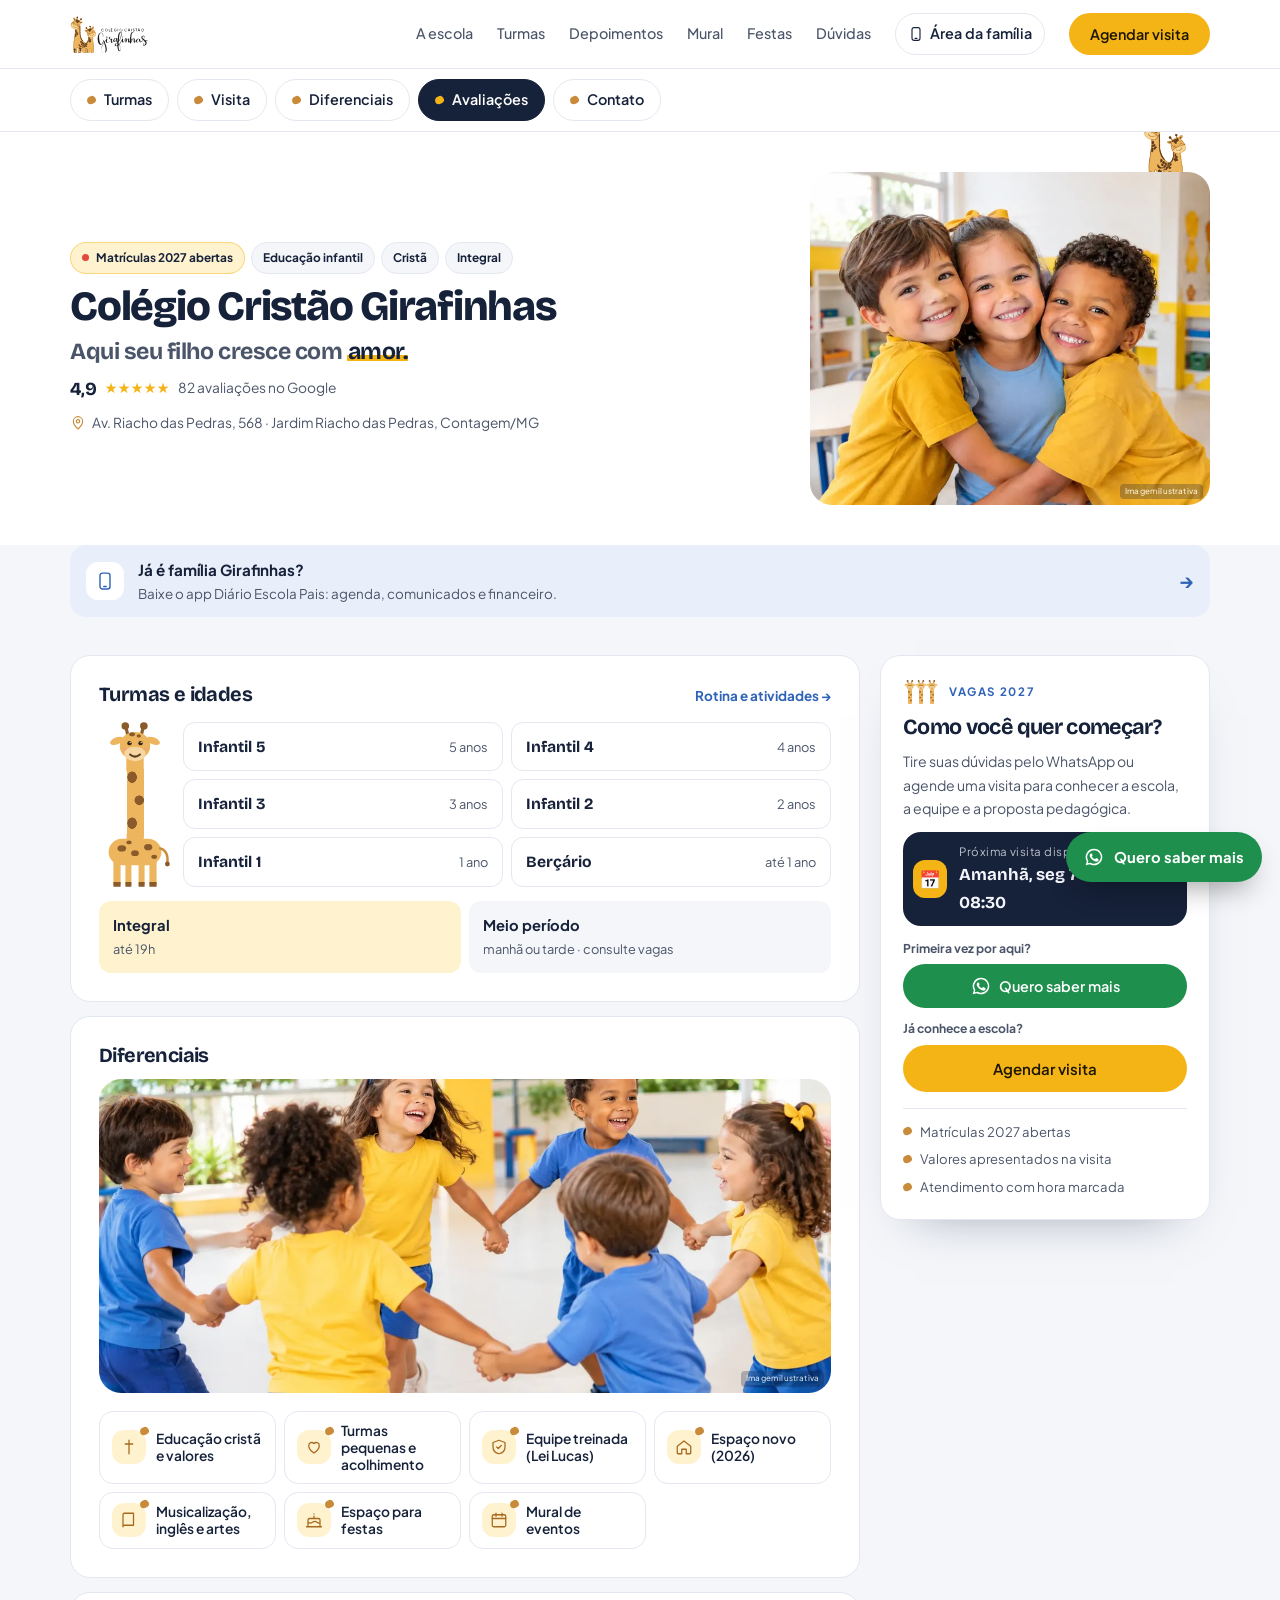
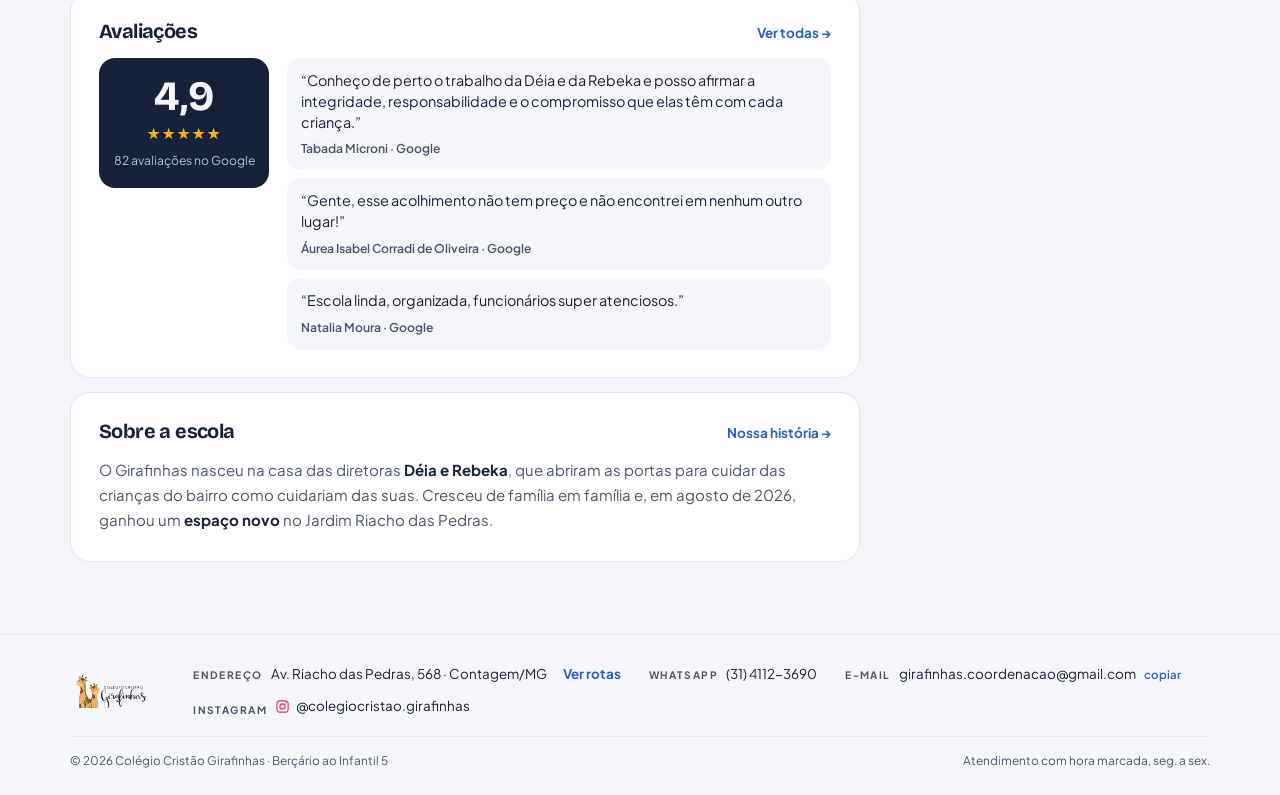
==== index.html @ aa0d3aa1 "Atalhos logo abaixo do menu, fixos no topo Co-Authored-By: Claude Opus 5.5 <noreply@anthropic.com> C" ====
<!doctype html>
<html lang="pt-BR">
<head>
<meta charset="utf-8">
<meta name="viewport" content="width=device-width,initial-scale=1,viewport-fit=cover">
<title>Colégio Cristão Girafinhas | Educação Infantil em Contagem</title>
<meta name="description" content="Educação infantil cristã em Contagem, MG. Berçário ao Infantil 5 em período integral, no novo espaço do Jardim Riacho das Pedras. Matrículas 2027 abertas: agende sua visita.">
<meta property="og:title" content="Colégio Cristão Girafinhas">
<meta property="og:description" content="Educação infantil com amor e propósito. Berçário ao Infantil 5, integral, em Contagem. Matrículas 2027 abertas.">
<meta property="og:type" content="website">
<meta property="og:image" content="img/logo.svg">
<link rel="icon" href="img/logo.svg" type="image/svg+xml">
<script type="application/ld+json">{"@context":"https://schema.org","@type":"Preschool","name":"Colégio Cristão Girafinhas","telephone":"+55 31 4112-3690","email":"girafinhas.coordenacao@gmail.com","address":{"@type":"PostalAddress","streetAddress":"Av. Riacho das Pedras, 568","addressLocality":"Contagem","addressRegion":"MG","postalCode":"32241-320","addressCountry":"BR"},"sameAs":["https://www.instagram.com/colegiocristao.girafinhas/"]}</script>
<link rel="preconnect" href="https://fonts.googleapis.com">
<link rel="preconnect" href="https://fonts.gstatic.com" crossorigin>
<link rel="stylesheet" href="https://fonts.googleapis.com/css2?family=Bricolage+Grotesque:opsz,wght@12..96,500;12..96,600;12..96,700;12..96,800&family=Plus+Jakarta+Sans:wght@400;500;600;700&display=swap">
<link rel="stylesheet" href="styles.css?v=26">
</head>
<body id="inicio" class="has-sub inner home-fx">
<div class="announce"><div class="wrap">
  <span><b>Matrículas 2027 abertas.</b> <a href="visita.html">Agende sua visita</a></span>
  <span class="util"><a class="util-app" href="pais.html">App da família</a><a href="https://wa.me/553141123690?text=Ol%C3%A1!" target="_blank" rel="noopener">WhatsApp (31) 4112-3690</a><span>girafinhas.coordenacao@gmail.com</span><a class="util-ig" href="https://www.instagram.com/colegiocristao.girafinhas/" target="_blank" rel="noopener"><svg class="ig-ico" viewBox="0 0 24 24" fill="none" stroke="currentColor" stroke-width="1.8" aria-hidden="true"><rect x="3" y="3" width="18" height="18" rx="5"/><circle cx="12" cy="12" r="4.2"/><circle cx="17.4" cy="6.6" r="1.1" fill="currentColor" stroke="none"/></svg>Instagram</a></span>
</div></div>

<header class="top">
  <div class="wrap">
    <a class="brand" href="index.html" aria-label="Colégio Cristão Girafinhas, início">
      <img src="img/logo.svg" alt="Colégio Cristão Girafinhas" width="106" height="50">
    </a>
    <button class="menu-btn" id="menuBtn" aria-expanded="false" aria-controls="nav">Menu</button>
    <nav class="links" id="nav">
      <a href="escola.html">A escola</a>
      <a href="turmas.html">Turmas</a>
      <a href="depoimentos.html">Depoimentos</a>
      <a href="mural.html">Mural</a>
      <a href="festas.html">Festas</a>
      <a href="duvidas.html">Dúvidas</a>
      <a class="fam-link" href="pais.html"><svg viewBox="0 0 24 24" fill="none" stroke="currentColor" stroke-width="1.7" stroke-linecap="round" stroke-linejoin="round" aria-hidden="true"><rect x="6" y="2.5" width="12" height="19" rx="3"/><path d="M10.5 18.5h3"/></svg>Área da família</a>
      <a class="btn btn-primary" href="visita.html">Agendar visita</a>
    </nav>
  </div>
</header>
<nav class="subnav fx-nav" aria-label="Nesta página"><div class="wrap"><a href="#segmentos" data-l="Turmas">Turmas</a><a href="#agendar" data-l="Visita">Visita</a><a href="#diferenciais" data-l="Diferenciais">Diferenciais</a><a href="#avaliacoes" data-l="Avaliações">Avaliações</a><a href="#contato" data-l="Contato">Contato</a></div></nav>

<svg width="0" height="0" style="position:absolute" aria-hidden="true" focusable="false"><defs>
<symbol id="gira" viewBox="0 0 28 48">
  <path d="M10.5 6.2 9.4 1.6M17.2 6.2l1.2-4.6" stroke="#8b5a2b" stroke-width="1.6" stroke-linecap="round" fill="none"/>
  <circle cx="9.2" cy="1.8" r="1.8" fill="#8b5a2b"/><circle cx="18.6" cy="1.8" r="1.8" fill="#8b5a2b"/>
  <ellipse cx="6" cy="9.4" rx="3.2" ry="1.7" transform="rotate(-20 6 9.4)" fill="#edb65e"/>
  <ellipse cx="22" cy="9.4" rx="3.2" ry="1.7" transform="rotate(20 22 9.4)" fill="#edb65e"/>
  <path d="M10 18h8v28a2 2 0 0 1-2 2h-4a2 2 0 0 1-2-2z" fill="#edb65e"/>
  <ellipse cx="14" cy="12" rx="7.2" ry="6.6" fill="#edb65e"/>
  <ellipse cx="14" cy="15.6" rx="5" ry="3.4" fill="#f6d7a4"/>
  <path d="M11 11.2q1 .9 2 0M15 11.2q1 .9 2 0" stroke="#5b3a1e" stroke-width="1" fill="none" stroke-linecap="round"/>
  <path d="M12.4 16.2q1.6 1.2 3.2 0" stroke="#5b3a1e" stroke-width=".9" fill="none" stroke-linecap="round"/>
  <ellipse cx="12" cy="24" rx="1.5" ry="1.9" fill="#8b5a2b"/><ellipse cx="16" cy="29.5" rx="1.4" ry="1.8" fill="#8b5a2b"/>
  <ellipse cx="12.2" cy="35" rx="1.5" ry="1.7" fill="#8b5a2b"/><ellipse cx="15.8" cy="41" rx="1.4" ry="1.8" fill="#8b5a2b"/>
</symbol>
<symbol id="gira-head" viewBox="0 0 28 22">
  <path d="M10.5 6.2 9.4 1.6M17.2 6.2l1.2-4.6" stroke="#8b5a2b" stroke-width="1.6" stroke-linecap="round" fill="none"/>
  <circle cx="9.2" cy="1.8" r="1.8" fill="#8b5a2b"/><circle cx="18.6" cy="1.8" r="1.8" fill="#8b5a2b"/>
  <ellipse cx="6" cy="9.4" rx="3.2" ry="1.7" transform="rotate(-20 6 9.4)" fill="#edb65e"/>
  <ellipse cx="22" cy="9.4" rx="3.2" ry="1.7" transform="rotate(20 22 9.4)" fill="#edb65e"/>
  <path d="M10 17h8v5h-8z" fill="#edb65e"/>
  <ellipse cx="14" cy="12" rx="7.2" ry="6.6" fill="#edb65e"/>
  <ellipse cx="14" cy="15.6" rx="5" ry="3.4" fill="#f6d7a4"/>
  <path d="M11 11.2q1 .9 2 0M15 11.2q1 .9 2 0" stroke="#5b3a1e" stroke-width="1" fill="none" stroke-linecap="round"/>
  <path d="M12.4 16.2q1.6 1.2 3.2 0" stroke="#5b3a1e" stroke-width=".9" fill="none" stroke-linecap="round"/>
</symbol></defs></svg>
<main>
  <section class="fx-head" id="inicio-ficha">
    <div class="wrap">
      <div class="fx-id">
        <div class="fx-title">
          <div class="fx-tags"><span class="tag tag-live"><span class="dot" aria-hidden="true"></span>Matrículas 2027 abertas</span><span class="tag">Educação infantil</span><span class="tag">Cristã</span><span class="tag">Integral</span></div>
          <h1>Colégio Cristão Girafinhas</h1>
          <p class="fx-slogan">Aqui seu filho cresce com <span class="rot" aria-label="amor"><span class="rot-track" aria-hidden="true"><em>amor.</em><em>fé.</em><em>cuidado.</em><em>alegria.</em><em>amor.</em></span></span></p>
          <div class="fx-meta">
            <a class="fx-rate" href="depoimentos.html"><b>4,9</b><span class="stars" aria-hidden="true">★★★★★</span><span>82 avaliações no Google</span></a>
            <a class="fx-addr" href="https://www.google.com/maps/search/?api=1&query=Av.%20Riacho%20das%20Pedras%2C%20568%20-%20Jardim%20Riacho%20das%20Pedras%2C%20Contagem%20-%20MG%2C%2032241-320" target="_blank" rel="noopener"><svg viewBox="0 0 24 24" fill="none" stroke="currentColor" stroke-width="1.7" stroke-linecap="round" stroke-linejoin="round" aria-hidden="true"><path d="M12 21s-7-6.2-7-11.5A7 7 0 0 1 19 9.5C19 14.8 12 21 12 21z"/><circle cx="12" cy="9.5" r="2.5"/></svg>Av. Riacho das Pedras, 568 · Jardim Riacho das Pedras, Contagem/MG</a>
          </div>
        </div>
      </div>
      <figure class="fx-photo"><img class="perch" src="img/girafas.svg" alt="" aria-hidden="true" width="70" height="109"><img src="img/sorrindo.webp" srcset="img/sorrindo-sm.webp 700w, img/sorrindo.webp 1400w" sizes="(max-width:600px) 100vw, 420px" alt="Três crianças abraçadas sorrindo numa sala de aula clara" decoding="async"><figcaption>Imagem ilustrativa</figcaption></figure>
    </div>
  </section>

  <div class="wrap app-strip-wrap"><a class="app-strip" href="pais.html"><span class="aps-ico"><svg viewBox="0 0 24 24" fill="none" stroke="currentColor" stroke-width="1.7" stroke-linecap="round" stroke-linejoin="round" aria-hidden="true"><rect x="6" y="2.5" width="12" height="19" rx="3"/><path d="M10.5 18.5h3"/></svg></span><span class="aps-txt"><b>Já é família Girafinhas?</b><span>Baixe o app Diário Escola Pais: agenda, comunicados e financeiro.</span></span><span class="aps-go" aria-hidden="true">→</span></a></div>


  <div class="wrap fx-body">
    <div class="fx-main">

      <section class="fx-card" id="segmentos">
        <div class="fx-card-head"><h2>Turmas e idades</h2><a class="fx-more" href="turmas.html">Rotina e atividades <span aria-hidden="true">→</span></a></div>
        <div class="fx-ruler">
          <div class="tallg" aria-hidden="true">
            <svg class="tg-head" viewBox="0 0 40 34"><path d="M15 9 13.6 2.6M24.4 9l1.4-6.4" stroke="#8b5a2b" stroke-width="2.2" stroke-linecap="round" fill="none"/><circle cx="13.3" cy="2.8" r="2.6" fill="#8b5a2b"/><circle cx="26.1" cy="2.8" r="2.6" fill="#8b5a2b"/><ellipse cx="7.5" cy="13" rx="5" ry="2.4" transform="rotate(-22 7.5 13)" fill="#edb65e"/><ellipse cx="32.5" cy="13" rx="5" ry="2.4" transform="rotate(22 32.5 13)" fill="#edb65e"/><path d="M14 24h12v10H14z" fill="#edb65e"/><ellipse cx="20" cy="16.5" rx="10.5" ry="9.6" fill="#edb65e"/><ellipse cx="20" cy="22" rx="7.4" ry="5" fill="#f6d7a4"/><circle cx="16.2" cy="14.6" r="1.5" fill="#3a2410"/><circle cx="23.8" cy="14.6" r="1.5" fill="#3a2410"/><circle cx="16.7" cy="14.1" r=".45" fill="#fff"/><circle cx="24.3" cy="14.1" r=".45" fill="#fff"/><ellipse cx="12.6" cy="18.6" rx="1.8" ry="1.1" fill="#f2a27c" opacity=".7"/><ellipse cx="27.4" cy="18.6" rx="1.8" ry="1.1" fill="#f2a27c" opacity=".7"/><path d="M16.6 22.4q3.4 3 6.8 0" stroke="#5b3a1e" stroke-width="1.4" fill="none" stroke-linecap="round"/><ellipse cx="18" cy="8.5" rx="2" ry="1.4" fill="#8b5a2b"/><ellipse cx="22.6" cy="9.6" rx="1.5" ry="1.1" fill="#8b5a2b"/></svg>
            <span class="tg-neck"></span>
            <svg class="tg-body" viewBox="0 0 60 44"><path d="M23 0h14v8H23z" fill="#edb65e"/><rect x="8" y="4" width="44" height="22" rx="11" fill="#edb65e"/><path d="M12 22h6v20h-6zM22 22h5v20h-5zM33 22h5v20h-5zM42 22h6v20h-6z" fill="#edb65e"/><path d="M12 40h6v4h-6zM22 40h5v4h-5zM33 40h5v4h-5zM42 40h6v4h-6z" fill="#8b5a2b"/><path d="M51 12q7 2 6 12" stroke="#c98a3a" stroke-width="2" fill="none" stroke-linecap="round"/><circle cx="57" cy="25" r="2" fill="#8b5a2b"/><ellipse cx="19" cy="12" rx="3.6" ry="2.6" fill="#8b5a2b"/><ellipse cx="30" cy="16" rx="3.2" ry="2.4" fill="#8b5a2b"/><ellipse cx="41" cy="11" rx="3.4" ry="2.6" fill="#8b5a2b"/><ellipse cx="25" cy="7" rx="2.2" ry="1.6" fill="#8b5a2b"/><ellipse cx="46" cy="19" rx="2.4" ry="1.8" fill="#8b5a2b"/></svg>
          </div>
          <ol class="fx-classes" reversed>
            <li><b>Infantil 5</b><span>5 anos</span></li>
            <li><b>Infantil 4</b><span>4 anos</span></li>
            <li><b>Infantil 3</b><span>3 anos</span></li>
            <li><b>Infantil 2</b><span>2 anos</span></li>
            <li><b>Infantil 1</b><span>1 ano</span></li>
            <li><b>Berçário</b><span>até 1 ano</span></li>
          </ol>
        </div>
        <div class="fx-periods"><div><b>Integral</b><span>até 19h</span></div><div><b>Meio período</b><span>manhã ou tarde · consulte vagas</span></div></div>
      </section>
      <section class="fx-card" id="diferenciais">
        <div class="fx-card-head"><h2>Diferenciais</h2></div>
        <figure class="fx-banner"><img src="img/roda.webp" srcset="img/roda-sm.webp 700w, img/roda.webp 1400w" sizes="(max-width:980px) 100vw, 760px" alt="Crianças brincando de roda num pátio coberto" loading="lazy" decoding="async"><figcaption>Imagem ilustrativa</figcaption></figure>
        <ul class="fx-icons">
          <li><span class="tile-ico"><svg viewBox="0 0 24 24" fill="none" stroke="currentColor" stroke-width="1.7" stroke-linecap="round" stroke-linejoin="round" aria-hidden="true"><path d="M12 3v18M7 8h10"/></svg></span>Educação cristã e valores</li>
          <li><span class="tile-ico"><svg viewBox="0 0 24 24" fill="none" stroke="currentColor" stroke-width="1.7" stroke-linecap="round" stroke-linejoin="round" aria-hidden="true"><path d="M12 20s-7-4.4-7-10a4 4 0 0 1 7-2.6A4 4 0 0 1 19 10c0 5.6-7 10-7 10z"/></svg></span>Turmas pequenas e acolhimento</li>
          <li><span class="tile-ico"><svg viewBox="0 0 24 24" fill="none" stroke="currentColor" stroke-width="1.7" stroke-linecap="round" stroke-linejoin="round" aria-hidden="true"><path d="M12 3l8 3v6c0 4.5-3.4 8-8 9-4.6-1-8-4.5-8-9V6z"/><path d="M9 12l2 2 4-4"/></svg></span>Equipe treinada (Lei Lucas)</li>
          <li><span class="tile-ico"><svg viewBox="0 0 24 24" fill="none" stroke="currentColor" stroke-width="1.7" stroke-linecap="round" stroke-linejoin="round" aria-hidden="true"><path d="M3 11l9-7 9 7v9a1 1 0 0 1-1 1h-5v-6H9v6H4a1 1 0 0 1-1-1z"/></svg></span>Espaço novo (2026)</li>
          <li><span class="tile-ico"><svg viewBox="0 0 24 24" fill="none" stroke="currentColor" stroke-width="1.7" stroke-linecap="round" stroke-linejoin="round" aria-hidden="true"><path d="M4 19V5a2 2 0 0 1 2-2h12v16H6a2 2 0 0 0-2 2z"/></svg></span>Musicalização, inglês e artes</li>
          <li><a href="festas.html"><span class="tile-ico"><svg viewBox="0 0 24 24" fill="none" stroke="currentColor" stroke-width="1.7" stroke-linecap="round" stroke-linejoin="round" aria-hidden="true"><path d="M4 21V12a2 2 0 0 1 2-2h12a2 2 0 0 1 2 2v9M2 21h20M4 15c2 1.5 4 1.5 6 0s4-1.5 6 0 4 1.5 4 0M12 10V7M12 4v.01"/></svg></span>Espaço para festas</a></li>
          <li><a href="mural.html"><span class="tile-ico"><svg viewBox="0 0 24 24" fill="none" stroke="currentColor" stroke-width="1.7" stroke-linecap="round" stroke-linejoin="round" aria-hidden="true"><rect x="3" y="5" width="18" height="16" rx="2"/><path d="M3 10h18M8 3v4M16 3v4"/></svg></span>Mural de eventos</a></li>
        </ul>
      </section>
      <section class="fx-card" id="avaliacoes">
        <div class="fx-card-head"><h2>Avaliações</h2><a class="fx-more" href="depoimentos.html">Ver todas <span aria-hidden="true">→</span></a></div>
        <div class="fx-score">
          <div class="fx-score-big"><b>4,9</b><span class="stars" aria-label="5 estrelas">★★★★★</span><small>82 avaliações no Google</small></div>
          <div class="fx-quotes">
            <figure><blockquote>“Conheço de perto o trabalho da Déia e da Rebeka e posso afirmar a integridade, responsabilidade e o compromisso que elas têm com cada criança.”</blockquote><figcaption>Tabada Microni · Google</figcaption></figure>
            <figure><blockquote>“Gente, esse acolhimento não tem preço e não encontrei em nenhum outro lugar!”</blockquote><figcaption>Áurea Isabel Corradi de Oliveira · Google</figcaption></figure>
            <figure><blockquote>“Escola linda, organizada, funcionários super atenciosos.”</blockquote><figcaption>Natalia Moura · Google</figcaption></figure>
          </div>
        </div>
      </section>
      <section class="fx-card" id="sobre">
        <div class="fx-card-head"><h2>Sobre a escola</h2><a class="fx-more" href="escola.html">Nossa história <span aria-hidden="true">→</span></a></div>
        <p>O Girafinhas nasceu na casa das diretoras <b>Déia e Rebeka</b>, que abriram as portas para cuidar das crianças do bairro como cuidariam das suas. Cresceu de família em família e, em agosto de 2026, ganhou um <b>espaço novo</b> no Jardim Riacho das Pedras.</p>
              </section>


    </div>

    <aside class="fx-side" id="agendar" aria-label="Agende sua visita">
      <div class="fx-box">
        <span class="fx-box-k"><span class="ex-g" aria-hidden="true"><svg class="g"><use href="#gira"/></svg><svg class="g"><use href="#gira"/></svg><svg class="g"><use href="#gira"/></svg></span>Vagas 2027</span>
        <h2>Como você quer começar?</h2>
        <p>Tire suas dúvidas pelo WhatsApp ou agende uma visita para conhecer a escola, a equipe e a proposta pedagógica.</p>
        <a class="next-visit fx-nv" href="visita.html"><span class="nv-ico" aria-hidden="true">📅</span><span><small>Próxima visita disponível</small><b id="nextVisit">Esta semana</b></span></a>
        <div class="paths">
          <div class="path"><small>Primeira vez por aqui?</small><a class="btn btn-wa fx-btn" href="https://wa.me/553141123690?text=Ol%C3%A1%2C%20equipe%20Girafinhas%21%20%F0%9F%A6%92%0AQuero%20%2Asaber%20mais%2A%20sobre%20a%20escola%20para%20o%20meu%20filho%28a%29.%0A%0AGostaria%20de%20informa%C3%A7%C3%B5es%20sobre%20turmas%2C%20hor%C3%A1rios%20e%20valores.%20Obrigado%28a%29%21" target="_blank" rel="noopener"><svg viewBox="0 0 24 24" fill="currentColor" aria-hidden="true"><path d="M12 2a10 10 0 0 0-8.6 15.1L2 22l5-1.3A10 10 0 1 0 12 2zm0 18.2a8.2 8.2 0 0 1-4.2-1.2l-.3-.2-3 .8.8-2.9-.2-.3A8.2 8.2 0 1 1 12 20.2zm4.5-6.1c-.2-.1-1.5-.7-1.7-.8s-.4-.1-.6.1-.6.8-.8 1-.3.2-.5.1a6.7 6.7 0 0 1-3.3-2.9c-.3-.4.3-.4.7-1.3.1-.2 0-.3 0-.4l-.8-1.8c-.2-.5-.4-.4-.6-.4h-.5a1 1 0 0 0-.7.3 3 3 0 0 0-.9 2.2 5.2 5.2 0 0 0 1.1 2.7 11.8 11.8 0 0 0 4.5 4c1.7.7 2.3.8 3.2.6a2.7 2.7 0 0 0 1.8-1.2 2.2 2.2 0 0 0 .1-1.2c0-.1-.2-.2-.5-.3z"/></svg>Quero saber mais</a></div>
          <div class="path"><small>Já conhece a escola?</small><a class="btn btn-primary btn-lg fx-btn" href="visita.html">Agendar visita</a></div>
        </div>
        <ul class="fx-box-list"><li>Matrículas 2027 abertas</li><li>Valores apresentados na visita</li><li>Atendimento com hora marcada</li></ul>
      </div>
    </aside>
  </div>
</main>
<div class="fx-bar" aria-label="Ações rápidas"><a class="btn btn-wa" href="https://wa.me/553141123690?text=Ol%C3%A1%2C%20equipe%20Girafinhas%21%20%F0%9F%A6%92%0AQuero%20%2Asaber%20mais%2A%20sobre%20a%20escola%20para%20o%20meu%20filho%28a%29.%0A%0AGostaria%20de%20informa%C3%A7%C3%B5es%20sobre%20turmas%2C%20hor%C3%A1rios%20e%20valores.%20Obrigado%28a%29%21" target="_blank" rel="noopener"><svg viewBox="0 0 24 24" fill="currentColor" aria-hidden="true"><path d="M12 2a10 10 0 0 0-8.6 15.1L2 22l5-1.3A10 10 0 1 0 12 2zm0 18.2a8.2 8.2 0 0 1-4.2-1.2l-.3-.2-3 .8.8-2.9-.2-.3A8.2 8.2 0 1 1 12 20.2zm4.5-6.1c-.2-.1-1.5-.7-1.7-.8s-.4-.1-.6.1-.6.8-.8 1-.3.2-.5.1a6.7 6.7 0 0 1-3.3-2.9c-.3-.4.3-.4.7-1.3.1-.2 0-.3 0-.4l-.8-1.8c-.2-.5-.4-.4-.6-.4h-.5a1 1 0 0 0-.7.3 3 3 0 0 0-.9 2.2 5.2 5.2 0 0 0 1.1 2.7 11.8 11.8 0 0 0 4.5 4c1.7.7 2.3.8 3.2.6a2.7 2.7 0 0 0 1.8-1.2 2.2 2.2 0 0 0 .1-1.2c0-.1-.2-.2-.5-.3z"/></svg>Quero saber mais</a><a class="btn btn-primary" href="visita.html">Agendar visita</a></div>

<footer id="contato">
  <div class="wrap">
    <div class="foot2">
      <a class="foot-logo" href="index.html"><img src="img/logo.svg" alt="Colégio Cristão Girafinhas" width="94" height="50"></a>
      <ul class="foot-info">
        <li><span class="fi-k">Endereço</span><a href="https://www.google.com/maps/search/?api=1&query=Av.%20Riacho%20das%20Pedras%2C%20568%20-%20Jardim%20Riacho%20das%20Pedras%2C%20Contagem%20-%20MG%2C%2032241-320" target="_blank" rel="noopener">Av. Riacho das Pedras, 568 · Contagem/MG</a> <a class="foot-rotas" href="https://www.google.com/maps/search/?api=1&query=Av.%20Riacho%20das%20Pedras%2C%20568%20-%20Jardim%20Riacho%20das%20Pedras%2C%20Contagem%20-%20MG%2C%2032241-320" target="_blank" rel="noopener">Ver rotas</a></li>
        <li><span class="fi-k">WhatsApp</span><a href="https://wa.me/553141123690?text=Ol%C3%A1!" target="_blank" rel="noopener" id="fone">(31) 4112-3690</a></li>
        <li><span class="fi-k">E-mail</span><span id="mail">girafinhas.coordenacao@gmail.com</span><button class="mini-copy" data-copy="girafinhas.coordenacao@gmail.com" data-target="mail" aria-label="Copiar e-mail">copiar</button></li>
        <li><span class="fi-k">Instagram</span><a class="foot-ig" href="https://www.instagram.com/colegiocristao.girafinhas/" target="_blank" rel="noopener"><svg class="ig-ico" viewBox="0 0 24 24" fill="none" stroke="currentColor" stroke-width="1.8" aria-hidden="true"><rect x="3" y="3" width="18" height="18" rx="5"/><circle cx="12" cy="12" r="4.2"/><circle cx="17.4" cy="6.6" r="1.1" fill="currentColor" stroke="none"/></svg>@colegiocristao.girafinhas</a></li>
      </ul>
    </div>
    <div class="legal"><span>© 2026 Colégio Cristão Girafinhas · Berçário ao Infantil 5</span><span>Atendimento com hora marcada, seg. a sex.</span></div>
  </div>
</footer>

<a class="wa" href="https://wa.me/553141123690?text=Ol%C3%A1%2C%20equipe%20Girafinhas%21%20%F0%9F%A6%92%0AQuero%20%2Asaber%20mais%2A%20sobre%20a%20escola%20para%20o%20meu%20filho%28a%29.%0A%0AGostaria%20de%20informa%C3%A7%C3%B5es%20sobre%20turmas%2C%20hor%C3%A1rios%20e%20valores.%20Obrigado%28a%29%21" target="_blank" rel="noopener" aria-label="Quero saber mais pelo WhatsApp">
  <svg viewBox="0 0 24 24" fill="currentColor" aria-hidden="true"><path d="M12 2a10 10 0 0 0-8.6 15.1L2 22l5-1.3A10 10 0 1 0 12 2zm0 18.2a8.2 8.2 0 0 1-4.2-1.2l-.3-.2-3 .8.8-2.9-.2-.3A8.2 8.2 0 1 1 12 20.2zm4.5-6.1c-.2-.1-1.5-.7-1.7-.8s-.4-.1-.6.1-.6.8-.8 1-.3.2-.5.1a6.7 6.7 0 0 1-3.3-2.9c-.3-.4.3-.4.7-1.3.1-.2 0-.3 0-.4l-.8-1.8c-.2-.5-.4-.4-.6-.4h-.5a1 1 0 0 0-.7.3 3 3 0 0 0-.9 2.2 5.2 5.2 0 0 0 1.1 2.7 11.8 11.8 0 0 0 4.5 4c1.7.7 2.3.8 3.2.6a2.7 2.7 0 0 0 1.8-1.2 2.2 2.2 0 0 0 .1-1.2c0-.1-.2-.2-.5-.3z"/></svg>
  <span>Quero saber mais</span>
</a>


<script src="mural.js?v=20"></script>
<script src="site.js?v=24"></script>
</body>
</html>
---- styles.css ----
html{padding-top:env(safe-area-inset-top);padding-bottom:env(safe-area-inset-bottom)}
body{margin:0}
[hidden]{display:none!important}
img{max-width:100%}
/* Layout: modern school site — confident bold sans heads, navy ink for seriousness, the logo yellow as the single bright note, few photos shown large, hairline dividers between sections */
:root{
  --bg:#ffffff;
  --bg-soft:#f4f6fa;
  --sun-soft:#fff3cf;
  --ink:#16213a;
  --ink-2:#5b6478;
  --line:#e3e7ef;
  --accent:#f5b416;
  --accent-ink:#1d1600;
  --blue:#2f63b8;
  --blue-soft:#e9effa;
  --navy:#16213a;
  --accent-hover:#dc9f0f;
  --header-bg:rgba(255,255,255,.94);
  --blob:#fbe3a6;
  --navy-fg:#f4f6fb;
  --card:#ffffff;
  --logo-chip:transparent;
  --ok:#2f7d4f;
  --err:#c2412d;
  --wa:#1f8f4e;
  --f-display:"Bricolage Grotesque","Plus Jakarta Sans",system-ui,sans-serif;
  --f-body:"Plus Jakarta Sans",system-ui,-apple-system,"Segoe UI",Roboto,sans-serif;
  --max:1180px;
}
@media (prefers-color-scheme:dark){:root:not([data-theme="light"]){
  --bg:#0f1524;--bg-soft:#151d30;--sun-soft:#2b2512;--ink:#eef1f7;--ink-2:#a8b0c2;--line:#26304a;--navy:#1b2a4a;--navy-fg:#f4f6fb;--accent-hover:#e5a823;--header-bg:rgba(15,21,36,.94);--blob:#3a3120;
  --accent:#f5bb3b;--accent-ink:#2a1e00;--blue:#8fbdf0;--blue-soft:#1a2431;--card:#1b1b1e;--logo-chip:#ffffff;--ok:#6cc08d;--err:#ef8a78;--wa:#2fae64;color-scheme:dark}}
:root[data-theme="dark"]{
  --bg:#0f1524;--bg-soft:#151d30;--sun-soft:#2b2512;--ink:#eef1f7;--ink-2:#a8b0c2;--line:#26304a;--navy:#1b2a4a;--navy-fg:#f4f6fb;--accent-hover:#e5a823;--header-bg:rgba(15,21,36,.94);--blob:#3a3120;
  --accent:#f5bb3b;--accent-ink:#2a1e00;--blue:#8fbdf0;--blue-soft:#1a2431;--card:#1b1b1e;--logo-chip:#ffffff;--ok:#6cc08d;--err:#ef8a78;--wa:#2fae64;color-scheme:dark}

*{box-sizing:border-box}
html{scroll-behavior:smooth}
@media (prefers-reduced-motion:reduce){html{scroll-behavior:auto}*{transition:none!important;animation:none!important}}
body{background:var(--bg);color:var(--ink);font-family:var(--f-body);font-size:16.5px;line-height:1.65;-webkit-font-smoothing:antialiased}
body::before{content:"";position:fixed;top:0;left:0;right:0;height:env(safe-area-inset-top,0px);z-index:60;background:var(--bg)}
a{color:inherit}
img{display:block}
h1,h2,h3{font-family:var(--f-display);font-weight:700;line-height:1.02;text-wrap:balance;margin:0;letter-spacing:-.03em}
h1{font-size:clamp(2.7rem,6.4vw,5.2rem);font-weight:800}
h2{font-size:clamp(2rem,3.8vw,3rem)}
h3{font-size:1.3rem;line-height:1.2;letter-spacing:-.015em}
h1 em,h2 em{font-style:normal;color:var(--ink);background:linear-gradient(transparent 66%,var(--accent) 66%,var(--accent) 90%,transparent 90%);padding:0 .04em}
p{margin:0}
.wrap{max-width:var(--max);margin:0 auto;padding-left:max(20px,env(safe-area-inset-left,0px));padding-right:max(20px,env(safe-area-inset-right,0px))}
.band{padding-block:clamp(64px,9vw,120px)}
.band + .band{border-top:1px solid var(--line)}
.band.soft{background:var(--bg-soft);border-top:0}
.band.soft + .band{border-top:0}
.band.navy{background:url("data:image/svg+xml,%3Csvg xmlns='http://www.w3.org/2000/svg' width='160' height='160'%3E%3Cg fill='%23f5b416' fill-opacity='.035'%3E%3Cpath d='M20 18c10-6 26-2 26 10s-14 16-24 12-12-16-2-22z'/%3E%3Cpath d='M98 10c14-2 22 8 18 18s-20 10-26 2 0-18 8-20z'/%3E%3Cpath d='M60 70c12-4 24 4 22 16s-18 14-26 6-6-18 4-22z'/%3E%3Cpath d='M128 78c10 0 18 8 14 18s-18 8-22 0 0-18 8-18z'/%3E%3Cpath d='M18 112c12-2 20 8 16 18s-18 10-24 2-2-18 8-20z'/%3E%3Cpath d='M96 128c12-4 22 4 20 14s-16 12-24 6-6-16 4-20z'/%3E%3C/g%3E%3C/svg%3E"),var(--navy);color:var(--navy-fg);border-top:0}
.band.navy + .band{border-top:0}
.navy small,.navy figcaption{color:rgba(244,246,251,0.7)!important}
.navy figcaption b{color:var(--navy-fg)!important}
.eyebrow{font-size:.74rem;font-weight:700;letter-spacing:.18em;text-transform:uppercase;color:var(--blue);display:inline-flex;align-items:center;gap:10px}
.eyebrow::before{content:"";width:12px;height:10px;background:#c98a3a;border-radius:58% 42% 55% 45%/50% 60% 40% 50%;transform:rotate(-12deg);flex:none}
.lead{font-size:1.12rem;color:var(--ink-2);max-width:58ch}
.sec-head{display:grid;gap:16px;margin-bottom:56px;max-width:720px}
.sec-head.split{max-width:none;grid-template-columns:1fr 1fr;align-items:end;gap:24px 64px}
@media (max-width:820px){.sec-head.split{grid-template-columns:1fr}}
:focus-visible{outline:2px solid var(--blue);outline-offset:3px;border-radius:6px}

.btn{display:inline-flex;align-items:center;justify-content:center;gap:8px;font:600 .98rem var(--f-body);padding:14px 26px;border-radius:999px;border:1.5px solid transparent;cursor:pointer;text-decoration:none;transition:background .2s,border-color .2s,transform .2s}
.btn:hover{transform:translateY(-1px)}
.btn-primary{background:var(--accent);color:var(--accent-ink)}
.btn-primary:hover{background:var(--accent-hover)}
.btn-ghost{border-color:var(--line);background:transparent;color:var(--ink)}
.btn-ghost:hover{border-color:var(--ink)}
.btn-wa{background:var(--wa);color:#fff}
.btn-wa svg{width:20px;height:20px}
.btn:disabled{opacity:.45;cursor:not-allowed;transform:none}
.link{font-weight:600;color:var(--blue);text-decoration:none;border-bottom:1px solid currentColor;padding-bottom:1px}

/* announcement + header */
.announce{background:var(--navy);color:var(--navy-fg);font-size:.84rem}
.announce .wrap{padding-block:9px;display:flex;justify-content:space-between;align-items:center;gap:8px 24px;flex-wrap:wrap}
.announce a{font-weight:700;text-decoration:none;color:inherit}
.announce > .wrap > span:first-child a{color:var(--accent);border-bottom:1px solid currentColor}
.announce .util{display:flex;gap:22px;flex-wrap:wrap;opacity:.85}
.announce .util a{font-weight:500}
@media (max-width:820px){.announce .util{display:none}.announce .wrap{justify-content:center}}
header.top{position:sticky;top:env(safe-area-inset-top,0px);z-index:50;background:var(--header-bg);-webkit-backdrop-filter:saturate(1.4) blur(12px);backdrop-filter:saturate(1.4) blur(12px);border-bottom:1px solid var(--line)}
.top .wrap{display:flex;align-items:center;justify-content:space-between;gap:16px;height:78px}
.brand{display:flex;align-items:center;text-decoration:none;background:var(--logo-chip);border-radius:12px;padding:4px 8px;margin-left:-8px}
.brand img{height:50px;width:auto}
nav.links{display:flex;gap:30px;align-items:center;font-weight:500;font-size:.94rem}
nav.links a{text-decoration:none;color:var(--ink-2)}
nav.links a:not(.btn):hover{color:var(--ink)}
nav.links .btn{padding:11px 20px;color:var(--accent-ink)}
.menu-btn{display:none;background:none;border:1px solid var(--line);border-radius:999px;padding:8px 16px;font:600 .9rem var(--f-body);color:var(--ink);cursor:pointer}
@media (max-width:960px){
  .menu-btn{display:block}
  nav.links{display:none;position:absolute;top:78px;left:0;right:0;flex-direction:column;align-items:stretch;gap:0;background:var(--bg);border-bottom:1px solid var(--line);padding:8px max(20px,env(safe-area-inset-right,0px)) 20px max(20px,env(safe-area-inset-left,0px))}
  nav.links.open{display:flex}
  nav.links a:not(.btn){padding:14px 0;border-bottom:1px solid var(--line);color:var(--ink)}
  nav.links .btn{margin-top:14px}
}

/* hero */
.hero{padding-block:clamp(36px,5vw,72px) 0;position:relative;overflow:hidden}
.hero-grid{display:grid;grid-template-columns:1.15fr .85fr;gap:clamp(36px,6vw,80px);align-items:center}
.hero-copy{display:grid;gap:24px;min-width:0;justify-items:start}
.hero-copy .actions{display:flex;flex-wrap:wrap;gap:12px;margin-top:4px}
.btn-lg{padding:16px 28px;font-size:1.02rem}
.live-pill{display:inline-flex;align-items:center;gap:10px;padding:8px 16px 8px 12px;border-radius:999px;background:var(--sun-soft);color:var(--ink);font-weight:700;font-size:.86rem;text-decoration:none;border:1px solid rgba(245,180,22,.45)}
.live-pill .dot{width:9px;height:9px;border-radius:50%;background:#e2483d;box-shadow:0 0 0 0 rgba(226,72,61,.5);animation:pulse 1.8s infinite}
@keyframes pulse{70%{box-shadow:0 0 0 9px rgba(226,72,61,0)}100%{box-shadow:0 0 0 0 rgba(226,72,61,0)}}
.hero h1{font-size:clamp(2.6rem,6vw,4.9rem)}
.rot{display:inline-block;height:1.08em;overflow:hidden;vertical-align:bottom}
.rot-track{display:flex;flex-direction:column;align-items:flex-start;animation:rot 10s cubic-bezier(.7,0,.3,1) infinite}
.rot-track em{display:block;width:max-content;height:1.08em;line-height:1.08;white-space:nowrap}
@keyframes rot{0%,18%{transform:translateY(0)}25%,43%{transform:translateY(-1.08em)}50%,68%{transform:translateY(-2.16em)}75%,93%{transform:translateY(-3.24em)}100%{transform:translateY(-4.32em)}}
.proof{display:flex;flex-wrap:wrap;gap:10px 28px;margin-top:6px;padding-top:22px;border-top:1px solid var(--line);font-size:.92rem;color:var(--ink-2)}
.proof-item{display:flex;align-items:center;gap:10px}
.proof b{color:var(--ink)}
.proof .stars{color:var(--accent);letter-spacing:2px}
.proof .ig{width:20px;height:20px;border-radius:6px;background:linear-gradient(45deg,#f9a825,#e1306c 55%,#833ab4)}

.hero-art{position:relative;min-width:0;padding:10px 0 34px}
.blob{position:absolute;top:-6%;right:-18%;bottom:4%;left:8%;border-radius:44% 56% 52% 48%/48% 42% 58% 52%;background:radial-gradient(circle at 30% 30%,var(--sun-soft),var(--blob));z-index:0;animation:morph 14s ease-in-out infinite alternate}
@keyframes morph{to{border-radius:56% 44% 42% 58%/40% 58% 42% 60%}}
.grow-card{position:relative;z-index:1;background:var(--card);border:1px solid var(--line);border-radius:28px;padding:22px 22px 58px;box-shadow:0 30px 60px -34px rgba(22,33,58,.45);display:grid;gap:14px;max-width:440px;margin-left:auto}
.grow-head{display:flex;justify-content:space-between;align-items:center;gap:12px}
.grow-kicker{font-size:.7rem;font-weight:700;letter-spacing:.16em;text-transform:uppercase;color:var(--blue)}
.grow-title{font-size:1.25rem;margin-top:4px}
.grow-logo{height:42px;width:auto;background:#fff;border-radius:10px;padding:3px 5px;flex:none}
.grow-body{display:grid;grid-template-columns:64px 1fr;gap:14px;align-items:end}
.neck{position:relative;height:100%;display:flex;flex-direction:column;align-items:center}
.peek{width:64px;height:auto;margin-bottom:-6px;position:relative;z-index:1;animation:peek 4s ease-in-out infinite;transform-origin:50% 100%}
@keyframes peek{0%,100%{transform:rotate(0)}50%{transform:rotate(-4deg)}}
.neck-bar{flex:1;width:30px;border-radius:14px;transform-origin:bottom;animation:grow 1.4s cubic-bezier(.2,.8,.2,1) both;
  background:
   radial-gradient(ellipse 7px 6px at 30% 6%,#8b5a2b 90%,transparent 100%),
   radial-gradient(ellipse 6px 8px at 72% 16%,#8b5a2b 90%,transparent 100%),
   radial-gradient(ellipse 8px 6px at 35% 28%,#8b5a2b 90%,transparent 100%),
   radial-gradient(ellipse 6px 7px at 70% 40%,#8b5a2b 90%,transparent 100%),
   radial-gradient(ellipse 7px 7px at 28% 52%,#8b5a2b 90%,transparent 100%),
   radial-gradient(ellipse 6px 8px at 70% 64%,#8b5a2b 90%,transparent 100%),
   radial-gradient(ellipse 8px 6px at 34% 76%,#8b5a2b 90%,transparent 100%),
   radial-gradient(ellipse 6px 7px at 68% 88%,#8b5a2b 90%,transparent 100%),
   #edb65e}
@keyframes grow{from{transform:scaleY(.15)}to{transform:scaleY(1)}}
.rungs{list-style:none;margin:0;padding:0;display:grid}
.rungs li{animation:rise .6s cubic-bezier(.2,.8,.2,1) both;animation-delay:calc(.25s + (5 - var(--i)) * .09s)}
@keyframes rise{from{opacity:.0;transform:translateX(10px)}to{opacity:1;transform:none}}
.rungs a{display:grid;grid-template-columns:auto 1fr;gap:2px 10px;align-items:baseline;padding:10px 10px 10px 0;border-bottom:1px dashed var(--line);text-decoration:none;position:relative;border-radius:8px;transition:background .2s,padding .2s}
.rungs li:last-child a{border-bottom:0}
.rungs a::before{content:"";position:absolute;left:-22px;top:50%;width:14px;height:2px;background:var(--line)}
.rungs a:hover{background:var(--sun-soft);padding-left:10px}
.rungs b{font-family:var(--f-display);font-weight:700;font-size:1.05rem;letter-spacing:-.01em}
.rungs span{font-size:.82rem;color:var(--ink-2)}
.next-visit{position:absolute;left:0;bottom:0;z-index:2;display:flex;align-items:center;gap:12px;background:var(--navy);color:var(--navy-fg);text-decoration:none;border-radius:18px;padding:12px 18px 12px 14px;box-shadow:0 20px 40px -18px rgba(22,33,58,.6);transition:transform .2s}
.next-visit:hover{transform:translateY(-2px)}
.next-visit .nv-ico{width:38px;height:38px;border-radius:12px;background:var(--accent);display:grid;place-items:center;font-size:1.1rem}
.next-visit small{display:block;font-size:.72rem;opacity:.75;letter-spacing:.04em}
.next-visit b{font-family:var(--f-display);font-size:1.05rem}
@media (max-width:880px){.hero-grid{grid-template-columns:1fr}.grow-card{margin:0 auto 0 0;max-width:520px}.blob{top:0;right:-30%;bottom:10%;left:20%}.next-visit{left:auto;right:0}}
@media (prefers-reduced-motion:reduce){.rot-track{animation:none}}
/* celular: início enxuto */
@media (max-width:600px){
  .announce{display:none}
  .hero{padding-block:28px 0}
  .hero-copy{gap:18px}
  .live-pill{font-size:.8rem;padding:7px 14px 7px 11px}
  .hero h1{font-size:clamp(2.3rem,11vw,2.9rem)}
  .hero .lead{font-size:1.02rem}
  .hero-copy .actions{width:100%}
  .hero-copy .actions .btn-primary{width:100%}
  .hero-copy .actions .btn-ghost,.proof{display:none}
  .hero-art{padding:0}
  .blob{display:none}
  .grow-card{max-width:none;margin:8px 0 0;padding:20px 18px 18px;border-radius:24px;background:var(--sun-soft);border-color:transparent;box-shadow:none}
  .grow-logo{display:none}
  .grow-title{font-size:1.35rem}
  .grow-body{grid-template-columns:78px 1fr;gap:12px}
  .peek{width:78px}
  .neck-bar{width:38px;border-radius:18px}
  .rungs a{padding:12px 12px;background:var(--card);border:0;border-radius:14px;margin-bottom:8px;box-shadow:0 6px 16px -12px rgba(22,33,58,.4)}
  .rungs li:last-child a{margin-bottom:0}
  .rungs a::before{left:-14px;width:12px;background:#c98a3a}
  .rungs b{font-size:1.08rem}
  .next-visit{position:static;width:100%;box-shadow:none;margin-top:12px}
  .facts{margin-top:32px}
  .fact{padding:18px 14px;gap:4px}
  .fact b{font-size:2rem}
  .fact span{font-size:.82rem}
}

.facts{margin-top:clamp(48px,7vw,88px);display:grid;grid-template-columns:repeat(4,1fr);border-top:1px solid var(--line);border-bottom:1px solid var(--line)}
.fact{padding:30px 24px;display:grid;gap:8px;border-left:1px solid var(--line);align-content:start}
.fact:first-child{border-left:0;padding-left:0}
.fact b{font-family:var(--f-display);font-weight:800;font-size:clamp(2.4rem,4.4vw,3.4rem);line-height:1;letter-spacing:-.04em}
.fact-g{display:flex;align-items:flex-end;gap:0;height:40px}
.fact-g .g{width:auto;aspect-ratio:28/48}
.fact b i{font-style:normal;color:var(--accent);font-size:.5em;vertical-align:.7em;margin-left:4px}
.fact span{font-size:.9rem;color:var(--ink-2);max-width:22ch}
@media (max-width:820px){.facts{grid-template-columns:1fr 1fr}.fact:nth-child(3){border-left:0;padding-left:0}.fact:nth-child(n+3){border-top:1px solid var(--line)}}

/* pillars */
.pillars{display:grid;grid-template-columns:repeat(4,1fr);gap:0}
.pillar{padding:4px 28px 0;border-left:1px solid var(--line);display:grid;gap:12px;align-content:start}
.pillar:first-child{border-left:0;padding-left:0}
.pillar svg{width:30px;height:30px;color:var(--accent)}
.pillar p{color:var(--ink-2);font-size:.96rem}
@media (max-width:900px){.pillars{grid-template-columns:1fr 1fr;row-gap:40px}.pillar:nth-child(3){border-left:0;padding-left:0}}
@media (max-width:520px){.pillars{grid-template-columns:1fr}.pillar{border-left:0;padding-left:0;padding-right:0}}

/* story */
.story{display:grid;grid-template-columns:.95fr 1.05fr;gap:clamp(40px,6vw,96px);align-items:start}
.panel{position:sticky;top:110px;background:var(--navy);color:var(--navy-fg);border-radius:32px;padding:clamp(28px,4vw,48px);display:grid;gap:18px;align-content:start}
.panel-quote{font-family:var(--f-display);font-weight:600;font-size:clamp(1.5rem,2.4vw,2rem);line-height:1.2;letter-spacing:-.02em}
.panel-cite{font-size:.88rem;opacity:.7}
.panel-logo{margin-top:18px;background:#fff;border-radius:18px;padding:12px 16px;justify-self:start}
.panel-logo img{height:64px;width:auto}
.panel-note{font-size:.94rem;opacity:.85}
.panel-note b{opacity:1}
.collage figure{margin:0;border-radius:22px;overflow:hidden;background:var(--bg-soft)}
.collage img{width:100%;height:100%;object-fit:cover}
.collage .c1{grid-column:1/-1;aspect-ratio:16/10}
.collage .c2,.collage .c3{aspect-ratio:1}
.collage figcaption{font-size:.8rem;color:var(--ink-2);padding:8px 2px 0;background:var(--bg)}
@media (max-width:880px){.story{grid-template-columns:1fr}.panel{position:static}}
.timeline{list-style:none;margin:40px 0 0;padding:0;display:grid}
.timeline li{display:grid;grid-template-columns:120px 1fr;gap:24px;padding:26px 0;border-top:1px solid var(--line)}
.timeline li:last-child{border-bottom:1px solid var(--line)}
.timeline .when{font-size:.74rem;font-weight:700;letter-spacing:.14em;text-transform:uppercase;color:var(--ink-2);padding-top:6px}
.timeline p{color:var(--ink-2);margin-top:8px}
@media (max-width:560px){.timeline li{grid-template-columns:1fr;gap:6px}}
.unused-verse{margin-top:40px;padding-left:22px;border-left:2px solid var(--accent)}
.verse blockquote{margin:0;font-family:var(--f-display);font-style:italic;font-size:1.35rem;line-height:1.45}
.verse cite{display:block;margin-top:8px;font:500 .85rem var(--f-body);font-style:normal;color:var(--ink-2)}
.rename{margin-top:32px;display:flex;gap:18px;align-items:center;padding:18px 20px;border-radius:18px;background:var(--bg-soft)}
.rename .chip{background:#fff;border-radius:12px;padding:8px 10px;flex:none}
.rename .chip img{height:44px;width:auto}
.rename p{font-size:.94rem;color:var(--ink-2)}
.rename b{color:var(--ink)}

/* turmas */
.classes{border-top:2px solid var(--ink)}
.class{display:grid;grid-template-columns:180px 220px 1fr;gap:24px;padding:28px 0;border-bottom:1px solid var(--line);align-items:baseline}
.class .age{font-family:var(--f-display);font-weight:800;font-size:2.2rem;line-height:1;letter-spacing:-.03em}
.class .age small{font-family:var(--f-body);font-size:.85rem;color:var(--ink-2);margin-left:6px}
.class h3{font-size:1.25rem}
.class p{color:var(--ink-2)}
@media (max-width:820px){.class{grid-template-columns:1fr;gap:6px}}
.periods{margin-top:40px;display:grid;grid-template-columns:1fr 1fr;gap:20px}
.period{border-radius:22px;padding:28px;display:grid;gap:8px;background:var(--card);border:1px solid var(--line)}
.period.main{background:var(--sun-soft);border-color:transparent}
.period .t{font-size:.78rem;font-weight:700;letter-spacing:.14em;text-transform:uppercase;color:var(--ink-2)}
.period p{color:var(--ink-2)}
@media (max-width:640px){.periods{grid-template-columns:1fr}}

/* day */
.day-steps{list-style:none;margin:0;padding:0;display:grid;grid-template-columns:repeat(6,1fr);gap:0;counter-reset:s}
.day-steps li{padding:22px 18px 0 0;border-top:2px solid var(--line);position:relative;display:grid;gap:8px;align-content:start}
.gcount{display:flex;align-items:flex-end;gap:10px;height:40px}
.gcount .gs{display:flex;align-items:flex-end;gap:1px}
.gcount .g{width:19px;height:32px}
.gcount .gs{gap:0}
.gcount .g + .g{margin-left:-3px}
.gcount b{font-family:var(--f-display);font-weight:800;font-size:1.05rem;color:var(--blue);line-height:1}
.day-steps li::after{content:"";position:absolute;top:-7px;left:0;width:14px;height:12px;background:#c98a3a;border-radius:58% 42% 55% 45%/50% 60% 40% 50%;transform:rotate(-12deg)}
.day-steps h3{font-size:1.15rem}
.day-steps p{font-size:.9rem;color:var(--ink-2)}
@media (max-width:960px){.day-steps{grid-template-columns:repeat(3,1fr);row-gap:36px}}
@media (max-width:520px){.day-steps{grid-template-columns:1fr 1fr}}

/* activities */
.acts-grid{display:grid;grid-template-columns:.8fr 1.2fr;gap:clamp(36px,6vw,80px);align-items:center}
.acts-photo{border-radius:28px;overflow:hidden;aspect-ratio:4/5;background:var(--sun-soft);max-width:100%}
.acts-photo img{width:100%;height:100%;object-fit:cover}
.acts{display:grid;grid-template-columns:1fr 1fr;gap:0 40px}
.act{padding:20px 0;border-bottom:1px solid var(--line);display:grid;grid-template-columns:28px 1fr;gap:4px 14px}
.act svg{width:22px;height:22px;color:var(--blue);margin-top:3px;grid-row:span 2}
.act b{font-weight:700}
.act span{font-size:.92rem;color:var(--ink-2)}
@media (max-width:880px){.acts-grid{grid-template-columns:1fr}.acts-photo{max-width:440px;aspect-ratio:4/3}}
@media (max-width:520px){.acts{grid-template-columns:1fr}}

/* reviews */
.testi{display:grid;grid-template-columns:1fr 1fr;gap:clamp(32px,5vw,72px)}
.testi figure{margin:0;display:grid;gap:18px;align-content:start}
.testi blockquote{margin:0;font-family:var(--f-display);font-weight:600;font-size:clamp(1.4rem,2.4vw,1.9rem);line-height:1.25;letter-spacing:-.02em}
.testi figcaption{font-size:.9rem;color:var(--ink-2)}
.testi figcaption b{color:var(--ink);font-weight:600}
.score-row{display:flex;align-items:center;gap:16px;margin-bottom:48px;flex-wrap:wrap}
.score-row b{font-family:var(--f-display);font-weight:800;font-size:3.4rem;line-height:1}
.score-row .stars{color:var(--accent);letter-spacing:3px}
.score-row small{color:var(--ink-2);display:block}
@media (max-width:760px){.testi{grid-template-columns:1fr}}

/* depoimentos */
.dep-head{display:flex;justify-content:space-between;align-items:end;gap:24px 48px;flex-wrap:wrap;margin-bottom:48px}
.deps{display:grid;grid-template-columns:repeat(2,1fr);gap:16px}
.dep.feature{grid-column:1/-1;padding:clamp(28px,4vw,48px)}
.dep.feature blockquote{font-size:clamp(1.4rem,2.6vw,2.1rem);line-height:1.25;max-width:46ch}
.dep{margin:0;padding:28px;border-radius:24px;background:rgba(244,246,251,0.07);border:1px solid rgba(244,246,251,0.12);display:grid;gap:16px;align-content:start;min-width:0}
.dep .stars{color:var(--accent);letter-spacing:2px;font-size:.9rem}
.dep blockquote{margin:0;font-family:var(--f-display);font-weight:600;font-size:1.22rem;line-height:1.3;letter-spacing:-.015em;overflow-wrap:anywhere}
.dep figcaption{display:grid;gap:2px;font-size:.88rem}
.dep figcaption span{opacity:.65}
.dep .admin-x{justify-self:start;background:none;border:0;color:var(--accent);font:600 .8rem var(--f-body);cursor:pointer;padding:0}
@media (max-width:600px){.deps{grid-template-columns:1fr}}
.dep-form-wrap{margin-top:56px;padding-top:48px;border-top:1px solid rgba(244,246,251,0.15);display:grid;grid-template-columns:.8fr 1.2fr;gap:clamp(28px,5vw,64px)}
.dep-form{display:grid;gap:14px}
.navy input,.navy select,.navy textarea{background:rgba(244,246,251,0.06);border-color:rgba(244,246,251,0.18);color:var(--navy-fg)}
.navy select option{color:#16213a}
.navy .msg{color:var(--navy-fg);opacity:.85}
.rate{display:flex;gap:6px}
.rate button{background:none;border:0;font-size:1.7rem;line-height:1;color:rgba(244,246,251,0.3);cursor:pointer;padding:2px}
.rate button.on{color:var(--accent)}
.dep-admin{border-color:rgba(244,246,251,0.25)}
.dep-admin .visit-row{border-color:rgba(244,246,251,0.15)}
@media (max-width:820px){.dep-form-wrap{grid-template-columns:1fr}}

/* instagram */
.insta{display:grid;grid-template-columns:1.1fr .9fr;gap:clamp(32px,5vw,72px);align-items:center}
.insta-card{display:grid;gap:18px;padding:32px;border-radius:28px;background:var(--bg-soft);text-decoration:none;border:1px solid var(--line);transition:border-color .2s}
.insta-card:hover{border-color:var(--ink)}
.insta-handle{font-family:var(--f-display);font-weight:700;font-size:1.5rem;letter-spacing:-.02em;overflow-wrap:anywhere}
.insta-stats{display:flex;gap:24px;color:var(--ink-2);font-size:.94rem}
.insta-stats b{color:var(--ink);font-size:1.15rem}
@media (max-width:820px){.insta{grid-template-columns:1fr}}

/* mural */
.mural-grid{display:grid;grid-template-columns:repeat(3,1fr);gap:0;border-top:2px solid var(--ink)}
.post{padding:28px 28px 28px 0;display:grid;gap:10px;align-content:start;min-width:0;border-bottom:1px solid var(--line)}
.post + .post{padding-left:28px;border-left:1px solid var(--line)}
.post:nth-child(3n+1){padding-left:0;border-left:0}
.post .meta{display:flex;gap:10px;align-items:center;flex-wrap:wrap;font-size:.8rem;color:var(--ink-2)}
.pill{font-size:.68rem;font-weight:700;letter-spacing:.1em;text-transform:uppercase;padding:4px 10px;border-radius:999px;background:var(--blue-soft);color:var(--blue)}
.pill.evento{background:var(--sun-soft);color:var(--ink)}
.pill.urgente{background:var(--err);color:#fff}
.post h3{font-size:1.3rem}
.post p{color:var(--ink-2);font-size:.95rem;white-space:pre-line;overflow-wrap:anywhere}
.post .del{justify-self:start;background:none;border:0;color:var(--err);font:600 .82rem var(--f-body);cursor:pointer;padding:0}
.empty{grid-column:1/-1;padding:40px 0;color:var(--ink-2);border-bottom:1px solid var(--line)}
@media (max-width:900px){.mural-grid{grid-template-columns:1fr}.post,.post + .post{padding:24px 0;border-left:0}}
.admin{margin-top:40px;border:1px dashed var(--line);border-radius:22px;padding:24px;display:grid;gap:16px}
.admin h3{font-size:1.2rem}

/* forms */
.field{display:grid;gap:6px;min-width:0}
.field label{font-weight:600;font-size:.86rem}
input,select,textarea{font:inherit;font-size:1rem;color:var(--ink);background:var(--bg);border:1px solid var(--line);border-radius:12px;padding:12px 14px;width:100%}
textarea{min-height:90px;resize:vertical}
input:focus,select:focus,textarea:focus{outline:none;border-color:var(--blue);box-shadow:0 0 0 3px var(--blue-soft)}
.row2{display:grid;grid-template-columns:1fr 1fr;gap:14px}
.row3{display:grid;grid-template-columns:1fr 1fr 1fr;gap:14px}
@media (max-width:600px){.row2,.row3{grid-template-columns:1fr}}
.msg{font-size:.92rem;font-weight:500;color:var(--ink-2)}
.msg.ok{color:var(--ok)}.msg.err{color:var(--err)}

/* booking */
.book-grid{display:grid;grid-template-columns:.85fr 1.15fr;gap:clamp(36px,5vw,72px);align-items:start}
.book-side{display:grid;gap:22px;min-width:0}
.checks{list-style:none;margin:0;padding:0;display:grid;gap:12px}
.checks li{display:grid;grid-template-columns:22px 1fr;gap:10px;color:var(--ink-2)}
.checks li::before{content:"";width:16px;height:14px;background:#c98a3a;border-radius:58% 42% 55% 45%/50% 60% 40% 50%;transform:rotate(-12deg);margin-top:5px}
.book-card{background:var(--card);border:1px solid var(--line);border-radius:26px;padding:clamp(22px,3vw,36px);display:grid;gap:24px;min-width:0;box-shadow:0 30px 60px -40px rgba(30,30,40,.35)}
.step-label{font-size:.72rem;font-weight:700;letter-spacing:.16em;text-transform:uppercase;color:var(--ink-2)}
.days{display:flex;gap:8px;overflow-x:auto;padding-bottom:6px;scrollbar-width:thin}
.day{flex:none;width:64px;border:1px solid var(--line);background:var(--bg);color:var(--ink);border-radius:14px;padding:10px 0;text-align:center;cursor:pointer;font:inherit}
.day small{display:block;font-size:.66rem;text-transform:uppercase;letter-spacing:.1em;color:var(--ink-2)}
.day b{display:block;font-size:1.25rem;font-weight:600;font-variant-numeric:tabular-nums}
.day[aria-pressed="true"]{border-color:var(--ink);background:var(--ink);color:var(--bg)}
.day[aria-pressed="true"] small{color:var(--bg)}
.slots{display:grid;grid-template-columns:repeat(auto-fill,minmax(88px,1fr));gap:8px}
.slot{border:1px solid var(--line);background:var(--bg);color:var(--ink);border-radius:12px;padding:10px 0;font:600 .95rem var(--f-body);font-variant-numeric:tabular-nums;cursor:pointer}
.slot[aria-pressed="true"]{border-color:var(--accent);background:var(--accent);color:var(--accent-ink)}
.slot:disabled{text-decoration:line-through;opacity:.4;cursor:not-allowed}
.done{display:grid;gap:14px}
.done .big{font-family:var(--f-display);font-weight:700;font-size:1.8rem}
.summary{background:var(--bg-soft);border-radius:14px;padding:16px;font-size:.94rem;white-space:pre-line}
.visits-list{display:grid;gap:10px}
.visit-row{display:grid;grid-template-columns:160px 1fr auto;gap:12px;align-items:center;border-bottom:1px solid var(--line);padding:10px 0;font-size:.93rem}
.visit-row .w{font-weight:700;font-variant-numeric:tabular-nums}
@media (max-width:880px){.book-grid{grid-template-columns:1fr}}
@media (max-width:600px){.visit-row{grid-template-columns:1fr}}
.small-btn{background:none;border:1px solid var(--line);border-radius:999px;padding:5px 12px;font:600 .8rem var(--f-body);color:var(--ink);cursor:pointer;justify-self:start}

/* faq */
.faq-grid{display:grid;grid-template-columns:.8fr 1.2fr;gap:clamp(36px,5vw,80px)}
.faq{border-top:2px solid var(--ink)}
.faq details{border-bottom:1px solid var(--line)}
.faq summary{list-style:none;cursor:pointer;padding:22px 40px 22px 0;font-family:var(--f-display);font-weight:600;font-size:1.18rem;letter-spacing:-.01em;position:relative}
.faq summary::-webkit-details-marker{display:none}
.faq summary::after{content:"+";position:absolute;right:4px;top:18px;font:300 1.6rem var(--f-body);color:var(--ink-2);transition:transform .2s}
.faq details[open] summary::after{transform:rotate(45deg)}
.faq details p{padding:0 40px 22px 0;color:var(--ink-2)}
@media (max-width:820px){.faq-grid{grid-template-columns:1fr}}

/* contact & footer */
.cta-band{background:url("data:image/svg+xml,%3Csvg xmlns='http://www.w3.org/2000/svg' width='160' height='160'%3E%3Cg fill='%238b5a2b' fill-opacity='.05'%3E%3Cpath d='M20 18c10-6 26-2 26 10s-14 16-24 12-12-16-2-22z'/%3E%3Cpath d='M98 10c14-2 22 8 18 18s-20 10-26 2 0-18 8-20z'/%3E%3Cpath d='M60 70c12-4 24 4 22 16s-18 14-26 6-6-18 4-22z'/%3E%3Cpath d='M128 78c10 0 18 8 14 18s-18 8-22 0 0-18 8-18z'/%3E%3Cpath d='M18 112c12-2 20 8 16 18s-18 10-24 2-2-18 8-20z'/%3E%3Cpath d='M96 128c12-4 22 4 20 14s-16 12-24 6-6-16 4-20z'/%3E%3C/g%3E%3C/svg%3E"),var(--accent);color:var(--accent-ink)}
.cta-band .lead{color:var(--accent-ink);opacity:.8}
.cta-band .wrap{display:grid;grid-template-columns:1fr auto;gap:28px;align-items:center;padding-block:clamp(48px,6vw,72px)}
.cta-actions{display:flex;gap:10px;flex-wrap:wrap}
@media (max-width:760px){.cta-band .wrap{grid-template-columns:1fr}}
footer{padding-block:56px 40px}
.foot{display:grid;grid-template-columns:1.2fr .8fr 1fr 1.5fr .7fr;gap:32px}
.foot .chip{background:var(--logo-chip);border-radius:12px;padding:6px 8px;justify-self:start;margin-left:-8px}
.foot .chip img{height:58px;width:auto}
.foot h4{margin:0 0 10px;font-size:.72rem;letter-spacing:.16em;text-transform:uppercase;color:var(--ink-2);font-weight:700}
.foot p,.foot a{font-size:.94rem}
.foot a{text-decoration:none}
.foot a:hover{text-decoration:underline}
.foot .col{display:grid;gap:6px;align-content:start;min-width:0}
.legal{margin-top:48px;padding-top:24px;border-top:1px solid var(--line);display:flex;justify-content:space-between;gap:12px;flex-wrap:wrap;font-size:.82rem;color:var(--ink-2)}
@media (max-width:960px){.foot{grid-template-columns:1fr 1fr}}
@media (max-width:520px){.foot{grid-template-columns:1fr}}

.wa{position:fixed;right:calc(18px + env(safe-area-inset-right,0px));bottom:calc(18px + env(safe-area-inset-bottom,0px));z-index:40;display:flex;align-items:center;gap:10px;background:var(--wa);color:#fff;text-decoration:none;font-weight:700;font-size:.92rem;padding:13px 18px;border-radius:999px;box-shadow:0 14px 30px -12px rgba(0,0,0,.45)}
.wa svg{width:20px;height:20px}
@media (max-width:520px){.wa span{display:none}.wa{padding:14px}}

/* páginas internas */
nav.links a[aria-current="page"]:not(.btn){color:var(--ink);font-weight:700}
.page-hero{padding-block:clamp(40px,6vw,80px) clamp(24px,4vw,48px);background:var(--bg-soft);border-bottom:1px solid var(--line)}
.page-hero .wrap{display:grid;gap:16px;justify-items:start}
.page-hero h1{font-size:clamp(2.3rem,5vw,4rem);max-width:16ch}
.crumbs{display:flex;gap:8px;font-size:.84rem;color:var(--ink-2)}
.crumbs a{color:var(--ink-2);text-decoration:none}
.crumbs a:hover{color:var(--ink)}
.page-hero + .band{border-top:0}
.page-hero + .band.soft{background:var(--bg)}
.next-page{padding-block:0 clamp(48px,7vw,96px)}
.next-card{display:flex;justify-content:space-between;align-items:center;gap:20px;padding:28px 30px;border-radius:24px;background:var(--sun-soft);text-decoration:none;transition:transform .2s}
.next-card:hover{transform:translateY(-2px)}
.next-card small{display:block;font-size:.72rem;font-weight:700;letter-spacing:.16em;text-transform:uppercase;color:var(--ink-2)}
.next-card b{display:block;font-family:var(--f-display);font-size:clamp(1.4rem,3vw,2rem);letter-spacing:-.02em;margin:4px 0}
.next-card span span{color:var(--ink-2);font-size:.95rem}
.next-card .arrow{font-size:2rem;flex:none}

/* início: atalhos */
.explore-grid{display:grid;grid-template-columns:repeat(3,1fr);gap:16px}
.ex-card{display:grid;gap:10px;align-content:start;padding:26px;border-radius:24px;border:1px solid var(--line);background:var(--card);text-decoration:none;transition:border-color .2s,transform .2s,box-shadow .2s;min-width:0}
.ex-card:hover{border-color:var(--ink);transform:translateY(-3px);box-shadow:0 20px 40px -30px rgba(22,33,58,.5)}
.ex-card h3{font-size:1.35rem}
.ex-card p{color:var(--ink-2);font-size:.95rem}
.ex-g{display:flex;align-items:flex-end;height:34px}
.ex-g .g{width:17px;height:30px}
.ex-g .g + .g{margin-left:-3px}
.ex-go{margin-top:6px;font-weight:700;font-size:.92rem;color:var(--blue)}
.ex-cta{background:var(--navy);border-color:var(--navy);color:var(--navy-fg)}
.ex-cta p{color:rgba(244,246,251,.75)}
.ex-cta .ex-go{color:var(--accent)}
@media (max-width:900px){.explore-grid{grid-template-columns:1fr 1fr}}
@media (max-width:560px){
  .explore-grid{grid-template-columns:1fr;gap:0;border-top:1px solid var(--line)}
  .ex-card{grid-template-columns:auto 1fr auto;align-items:center;gap:14px;padding:16px 4px;border:0;border-bottom:1px solid var(--line);border-radius:0;background:none}
  .ex-card:hover{transform:none;box-shadow:none}
  .ex-card h3{font-size:1.1rem}
  .ex-card p{display:none}
  .ex-g{height:28px;width:44px;overflow:hidden}
  .ex-g .g{width:13px;height:24px}
  .ex-go{margin:0;font-size:0}
  .ex-go span{font-size:1.2rem}
  .ex-cta{background:var(--navy);border-radius:18px;padding:16px 14px;margin-top:12px;border:0}
  .explore .sec-head{margin-bottom:24px}
  .explore .sec-head .lead{display:none}
  .rungs a{padding:9px 12px}
  .neck-bar{width:34px}
  .next-card{padding:20px}
}
.home-quote .wrap{display:grid;gap:20px}
.link-light{color:var(--accent);font-weight:700;text-decoration:none;justify-self:start}

/* atalhos dentro da página */
.subnav{position:sticky;top:calc(env(safe-area-inset-top,0px) + 78px);z-index:40;background:var(--header-bg);-webkit-backdrop-filter:blur(10px);backdrop-filter:blur(10px);border-bottom:1px solid var(--line)}
.subnav .wrap{display:flex;gap:8px;overflow-x:auto;padding-block:10px;scrollbar-width:none}
.subnav .wrap::-webkit-scrollbar{display:none}
.subnav a{flex:none;padding:8px 16px;border-radius:999px;border:1px solid var(--line);font-weight:600;font-size:.9rem;text-decoration:none;color:var(--ink);background:var(--bg)}
.subnav a:hover,.subnav a.on{background:var(--ink);color:var(--bg);border-color:var(--ink)}
section[id]{scroll-margin-top:150px}

/* voltar ao topo */
.totop{position:fixed;left:calc(18px + env(safe-area-inset-left,0px));bottom:calc(18px + env(safe-area-inset-bottom,0px));z-index:40;width:44px;height:44px;border-radius:50%;display:grid;place-items:center;background:var(--card);color:var(--ink);border:1px solid var(--line);text-decoration:none;font-weight:700;box-shadow:0 10px 24px -14px rgba(0,0,0,.4);opacity:0;pointer-events:none;transition:opacity .25s}
.totop.show{opacity:1;pointer-events:auto}

/* rodapé compacto no celular */
@media (max-width:560px){
  footer{padding-block:36px 90px}
  .foot{grid-template-columns:1fr 1fr;gap:24px 16px}
  .foot .col:first-child{grid-column:1/-1}
  .foot .col:nth-child(2){display:none}
  .foot .col:nth-child(4){grid-column:1/-1;order:-0}
  .legal{margin-top:28px}
}

/* navegação com cara de girafa */
.totop{width:48px;height:56px;border-radius:24px 24px 18px 18px;background:var(--sun-soft);border-color:rgba(201,138,58,.35)}
.totop .g{width:24px;height:40px;transform-origin:50% 100%;transition:transform .3s cubic-bezier(.3,1.6,.5,1)}
.totop:hover .g,.totop:focus-visible .g{transform:scaleY(1.18) translateY(-2px)}
.crumbs{align-items:center}
.crumbs .sp{width:9px;height:8px;background:#c98a3a;border-radius:58% 42% 55% 45%/50% 60% 40% 50%;transform:rotate(-12deg)}
.subnav a{display:inline-flex;align-items:center;gap:8px}
.subnav a::before{content:"";width:9px;height:8px;background:#c98a3a;border-radius:58% 42% 55% 45%/50% 60% 40% 50%;transform:rotate(-12deg);transition:background .2s}
.subnav a:hover::before,.subnav a.on::before{background:var(--accent)}
.next-card .trail{display:flex;align-items:center;gap:10px;flex:none}
.next-card .trail i{position:relative;width:14px;height:18px;opacity:.35}
.next-card .trail i::before,.next-card .trail i::after{content:"";position:absolute;top:0;width:6px;height:16px;background:#8b5a2b;border-radius:50% 50% 45% 45%/60% 60% 40% 40%}
.next-card .trail i::before{left:0;transform:rotate(-8deg)}
.next-card .trail i::after{right:0;transform:rotate(8deg)}
.next-card .trail i:nth-child(odd){transform:translateY(-7px)}
.next-card .trail i:nth-child(even){transform:translateY(7px)}
.next-card .trail i:nth-child(2){opacity:.5}.next-card .trail i:nth-child(3){opacity:.7}.next-card .trail i:nth-child(4){opacity:.9}
.next-card .trail b{font-size:1.8rem;margin-left:6px;transition:transform .2s}
.next-card:hover .trail b{transform:translateX(4px)}
.next-card:hover .trail i{animation:step .9s ease both}
.next-card:hover .trail i:nth-child(2){animation-delay:.1s}.next-card:hover .trail i:nth-child(3){animation-delay:.2s}.next-card:hover .trail i:nth-child(4){animation-delay:.3s}
@keyframes step{0%{opacity:.15}60%{opacity:1}}
@media (max-width:560px){.next-card .trail i:nth-child(-n+2){display:none}}
.ex-g .g{transition:transform .35s cubic-bezier(.3,1.6,.5,1)}
.ex-card:hover .ex-g .g{transform:translateY(-5px)}
.ex-card:hover .ex-g .g:nth-child(2){transition-delay:.04s}.ex-card:hover .ex-g .g:nth-child(3){transition-delay:.08s}.ex-card:hover .ex-g .g:nth-child(4){transition-delay:.12s}.ex-card:hover .ex-g .g:nth-child(5){transition-delay:.16s}.ex-card:hover .ex-g .g:nth-child(6){transition-delay:.2s}
nav.links a:not(.btn){position:relative}
nav.links a[aria-current="page"]:not(.btn)::after{content:"";position:absolute;left:50%;bottom:-10px;width:9px;height:8px;margin-left:-4px;background:#c98a3a;border-radius:58% 42% 55% 45%/50% 60% 40% 50%;transform:rotate(-12deg)}
@media (max-width:960px){nav.links a[aria-current="page"]:not(.btn)::after{left:auto;right:4px;bottom:50%;margin-bottom:-4px}}

/* tipografia menor no celular */
@media (max-width:600px){
  body{font-size:15px;line-height:1.6}
  h1,.hero h1{font-size:clamp(1.85rem,8.6vw,2.25rem)}
  .page-hero h1{font-size:clamp(1.75rem,8vw,2.1rem)}
  h2{font-size:clamp(1.5rem,6.6vw,1.8rem)}
  h3{font-size:1.1rem}
  .lead,.hero .lead{font-size:.97rem}
  .eyebrow{font-size:.66rem;letter-spacing:.15em}
  .live-pill{font-size:.75rem}
  .btn{font-size:.92rem;padding:12px 20px}
  .btn-lg{padding:14px 22px;font-size:.95rem}
  .band{padding-block:48px}
  .sec-head{margin-bottom:32px;gap:12px}
  .page-hero{padding-block:32px 24px}
  .page-hero .wrap{gap:12px}
  .grow-title{font-size:1.15rem}
  .rungs b{font-size:.98rem}
  .rungs span{font-size:.76rem}
  .fact b{font-size:1.7rem}
  .fact span{font-size:.78rem}
  .next-visit b{font-size:.95rem}
  .class .age{font-size:1.7rem}
  .class h3{font-size:1.05rem}
  .dep blockquote{font-size:1.05rem}
  .dep.feature blockquote{font-size:1.2rem}
  .faq summary{font-size:1rem;padding:18px 36px 18px 0}
  .faq summary::after{top:14px}
  .next-card b{font-size:1.25rem}
  .ex-card h3{font-size:1rem}
  .post h3{font-size:1.1rem}
  .day-steps h3{font-size:1rem}
  .day-steps p,.act span,.pillar p{font-size:.86rem}
  .cta-band h2{font-size:1.6rem}
}

/* rodapé compacto */
footer{padding-block:28px 24px;border-top:1px solid var(--line)}
.foot2{display:flex;align-items:center;gap:20px 36px;flex-wrap:wrap}
.foot-logo{background:var(--logo-chip);border-radius:10px;padding:4px 6px;flex:none}
.foot-logo img{height:40px;width:auto}
.foot-info{list-style:none;margin:0;padding:0;display:flex;flex-wrap:wrap;gap:10px 28px;font-size:.84rem;flex:1;min-width:0}
.foot-info li{display:flex;align-items:baseline;gap:8px;min-width:0}
.foot-info a{text-decoration:none;color:var(--ink)}
.foot-info a:hover{text-decoration:underline}
.fi-k{font-size:.64rem;font-weight:700;letter-spacing:.14em;text-transform:uppercase;color:var(--ink-2)}
.mini-copy{background:none;border:0;padding:0;font:600 .72rem var(--f-body);color:var(--blue);cursor:pointer}
.legal{margin-top:18px;padding-top:14px;font-size:.74rem}
@media (max-width:560px){
  footer{padding-block:24px 84px}
  .foot2{flex-direction:column;align-items:flex-start;gap:16px}
  .foot-info{flex-direction:column;gap:9px;width:100%}
  .foot-info li{flex-wrap:nowrap;align-items:baseline}
  .foot-info li > :nth-child(2){overflow-wrap:anywhere;min-width:0}
  .fi-k{width:70px;flex:none}
  .mini-copy{display:none}
  .foot-info{font-size:.8rem}
  .legal{flex-direction:column;gap:4px}
}

/* escala geral um pouco menor */
body{font-size:15.5px}
h1{font-size:clamp(2.3rem,5.4vw,4.2rem)}
.hero h1{font-size:clamp(2.3rem,5.2vw,4.2rem)}
h2{font-size:clamp(1.7rem,3.2vw,2.5rem)}
h3{font-size:1.18rem}
.lead{font-size:1.04rem}
.band{padding-block:clamp(48px,7vw,92px)}
.sec-head{margin-bottom:40px}
.page-hero{padding-block:clamp(32px,5vw,60px) clamp(20px,3vw,36px)}
.page-hero h1{font-size:clamp(2rem,4.2vw,3.2rem)}
.fact{padding:22px 20px}
.fact b{font-size:clamp(2rem,3.6vw,2.8rem)}
.fact span{font-size:.84rem}
.btn{font-size:.94rem;padding:12px 22px}
.btn-lg{padding:14px 26px;font-size:.98rem}
.top .wrap{height:68px}
.brand img{height:44px}
nav.links{font-size:.9rem;gap:24px}
.subnav{top:calc(env(safe-area-inset-top,0px) + 68px)}
@media (max-width:960px){nav.links{top:68px}}
.next-card{padding:22px 26px}
.next-card b{font-size:clamp(1.2rem,2.4vw,1.6rem)}
.cta-band .wrap{padding-block:clamp(36px,5vw,56px)}
.class{padding:20px 0}
.class .age{font-size:1.8rem}
.faq summary{font-size:1.05rem;padding:18px 40px 18px 0}
.faq summary::after{top:14px}
.dep{padding:22px}
.dep blockquote{font-size:1.1rem}
.dep.feature blockquote{font-size:clamp(1.25rem,2.2vw,1.7rem)}
.ex-card{padding:22px}
.ex-card h3{font-size:1.15rem}
.ex-card p{font-size:.9rem}
.book-card{padding:clamp(20px,2.6vw,30px);gap:20px}

/* tipografia menor no celular */
@media (max-width:600px){
  body{font-size:15px;line-height:1.6}
  h1,.hero h1{font-size:clamp(1.85rem,8.6vw,2.25rem)}
  .page-hero h1{font-size:clamp(1.75rem,8vw,2.1rem)}
  h2{font-size:clamp(1.5rem,6.6vw,1.8rem)}
  h3{font-size:1.1rem}
  .lead,.hero .lead{font-size:.97rem}
  .eyebrow{font-size:.66rem;letter-spacing:.15em}
  .live-pill{font-size:.75rem}
  .btn{font-size:.92rem;padding:12px 20px}
  .btn-lg{padding:14px 22px;font-size:.95rem}
  .band{padding-block:48px}
  .sec-head{margin-bottom:32px;gap:12px}
  .page-hero{padding-block:32px 24px}
  .page-hero .wrap{gap:12px}
  .grow-title{font-size:1.15rem}
  .rungs b{font-size:.98rem}
  .rungs span{font-size:.76rem}
  .fact b{font-size:1.7rem}
  .fact span{font-size:.78rem}
  .next-visit b{font-size:.95rem}
  .class .age{font-size:1.7rem}
  .class h3{font-size:1.05rem}
  .dep blockquote{font-size:1.05rem}
  .dep.feature blockquote{font-size:1.2rem}
  .faq summary{font-size:1rem;padding:18px 36px 18px 0}
  .faq summary::after{top:14px}
  .next-card b{font-size:1.25rem}
  .ex-card h3{font-size:1rem}
  .post h3{font-size:1.1rem}
  .day-steps h3{font-size:1rem}
  .day-steps p,.act span,.pillar p{font-size:.86rem}
  .cta-band h2{font-size:1.6rem}
}

/* ===== escala geral menor (v7) ===== */
body{font-size:15px}
h1,.hero h1{font-size:clamp(2.1rem,4.6vw,3.6rem)}
h2{font-size:clamp(1.45rem,2.6vw,2.05rem)}
h3{font-size:1.08rem}
.lead{font-size:.98rem}
.eyebrow{font-size:.68rem}
.band{padding-block:clamp(40px,5.5vw,72px)}
.sec-head{margin-bottom:28px;gap:10px}
.fact b{font-size:clamp(1.8rem,3vw,2.4rem)}
.btn{font-size:.9rem;padding:11px 20px}
.btn-lg{padding:13px 24px;font-size:.94rem}
.grow-title{font-size:1.1rem}
.rungs a{padding:8px 10px 8px 0}
.rungs b{font-size:.98rem}

/* ===== páginas internas em blocos ===== */
.inner{background:var(--bg-soft)}
.inner main{padding-bottom:24px}
.inner .page-hero{background:var(--bg);padding-block:clamp(24px,3.5vw,44px) clamp(18px,2.5vw,28px)}
.inner .page-hero h1{font-size:clamp(1.8rem,3.4vw,2.6rem)}
.inner .page-hero .lead{font-size:.95rem}
.inner .subnav{background:var(--header-bg)}
.inner .band,.inner .band.soft{background:none;border:0;padding-block:12px}
.inner main > .band:first-of-type,.inner .subnav + .band{padding-top:24px}
.inner .band > .wrap{background:var(--card);border:1px solid var(--line);border-radius:22px;padding:clamp(20px,3vw,34px);max-width:calc(var(--max) - 40px)}
.inner .band.navy{padding-block:12px}
.inner .band.navy > .wrap{background:var(--navy);border-color:var(--navy);color:var(--navy-fg)}
.inner .sec-head{margin-bottom:22px}
.inner .sec-head.split{grid-template-columns:1fr;gap:8px;align-items:start}
.inner h2{font-size:clamp(1.3rem,2.2vw,1.7rem)}
.inner .sec-head .lead{font-size:.92rem;max-width:70ch}
.inner .next-page{padding-block:12px 40px}
.inner .next-page .wrap{max-width:calc(var(--max) - 40px)}
.inner .cta-band{margin:12px auto 40px;max-width:calc(var(--max) - 40px);border-radius:22px;width:calc(100% - 40px)}
.inner .cta-band .wrap{padding:28px clamp(20px,3vw,34px)}
.inner .cta-band h2{font-size:1.5rem}

/* turmas em cartões */
.inner .classes{display:grid;grid-template-columns:repeat(3,1fr);gap:10px;border:0}
.inner .class{grid-template-columns:auto 1fr;grid-template-rows:auto auto;gap:2px 12px;padding:14px 16px;border:1px solid var(--line);border-radius:16px;align-items:center;background:var(--bg)}
.inner .class .age{grid-row:span 2;font-size:1.5rem;min-width:52px}
.inner .class .age small{display:block;margin:2px 0 0;font-size:.7rem}
.inner .class p{font-size:.84rem;grid-column:2}
.inner .periods{margin-top:12px;gap:10px}
.inner .period{padding:16px 18px;gap:4px;border-radius:16px}
.inner .period h3{font-size:1rem}
.inner .period p{font-size:.86rem}

/* rotina e atividades mais compactas */
.inner .day-steps li{padding:18px 14px 0 0}
.inner .day-steps p{font-size:.84rem}
.inner .acts-grid{grid-template-columns:220px 1fr;gap:28px;align-items:start}
.inner .acts-photo{aspect-ratio:3/4;border-radius:18px}
.inner .acts{gap:0 24px}
.inner .act{padding:12px 0}
.inner .act b{font-size:.94rem}
.inner .act span{font-size:.82rem}

/* escola: história em blocos */
.inner .story{grid-template-columns:300px 1fr;gap:28px}
.inner .panel{position:static;padding:22px;border-radius:18px;gap:12px}
.inner .panel-quote{font-size:1.15rem}
.inner .panel-logo img{height:44px}
.inner .panel-note{font-size:.84rem}
.inner .timeline{margin-top:18px;grid-template-columns:repeat(3,1fr);gap:10px}
.inner .timeline li,.inner .timeline li:last-child{grid-template-columns:1fr;gap:6px;padding:16px;border:1px solid var(--line);border-radius:16px;background:var(--bg)}
.inner .timeline .when{padding:0;font-size:.66rem}
.inner .timeline h3{font-size:1rem}
.inner .timeline p{font-size:.84rem;margin-top:4px}
.inner .pillars{grid-template-columns:repeat(4,1fr);gap:10px}
.inner .pillar,.inner .pillar:first-child{padding:16px;border:1px solid var(--line);border-radius:16px;background:var(--bg);gap:8px}
.inner .pillar p{font-size:.84rem}
.inner .pillar svg{width:24px;height:24px}
.inner .insta{grid-template-columns:1fr auto;gap:20px}
.inner .insta .lead{font-size:.9rem}
.inner .insta-card{padding:18px 22px;gap:10px;border-radius:18px}
.inner .insta-handle{font-size:1.1rem}

/* depoimentos, mural, visita, dúvidas */
.inner .dep-head{margin-bottom:22px}
.inner .deps{gap:10px}
.inner .dep{padding:18px;border-radius:16px;gap:10px}
.inner .dep blockquote{font-size:1rem}
.inner .dep.feature blockquote{font-size:clamp(1.1rem,1.8vw,1.35rem)}
.inner .dep-form-wrap{margin-top:28px;padding-top:24px}
.inner .mural-grid{border-top:0;gap:10px}
.inner .post,.inner .post + .post,.inner .post:nth-child(3n+1){padding:18px;border:1px solid var(--line);border-radius:16px;background:var(--bg)}
.inner .book-grid{gap:28px}
.inner .book-card{box-shadow:none;background:var(--bg)}
.inner .faq summary{font-size:.98rem;padding:15px 36px 15px 0}
.inner .faq summary::after{top:11px}
.inner .faq details p{font-size:.9rem}

@media (max-width:960px){
  .inner .classes,.inner .timeline,.inner .pillars{grid-template-columns:1fr 1fr}
  .inner .story,.inner .acts-grid{grid-template-columns:1fr}
  .inner .acts-photo{max-width:none;aspect-ratio:16/9}
}
@media (max-width:600px){
  body{font-size:14.5px}
  h1,.hero h1{font-size:clamp(1.7rem,8vw,2.05rem)}
  h2{font-size:clamp(1.3rem,6vw,1.6rem)}
  .lead,.hero .lead{font-size:.92rem}
  .inner .page-hero h1{font-size:clamp(1.55rem,7.4vw,1.85rem)}
  .inner .band > .wrap,.inner .next-page .wrap{margin-inline:12px;padding:18px 16px;border-radius:18px;max-width:none}
  .inner .band{padding-block:6px}
  .inner .subnav + .band{padding-top:14px}
  .inner h2{font-size:1.25rem}
  .inner .sec-head{margin-bottom:16px}
  .inner .sec-head .lead{display:none}
  .inner .classes,.inner .pillars{grid-template-columns:1fr 1fr;gap:8px}
  .inner .class{grid-template-columns:1fr;padding:12px}
  .inner .class .age{grid-row:auto;font-size:1.3rem}
  .inner .class .age small{display:inline;margin-left:4px}
  .inner .class p{grid-column:1;font-size:.78rem}
  .inner .timeline{grid-template-columns:1fr;gap:8px}
  .inner .pillar{padding:12px}
  .inner .pillar h3{font-size:.95rem}
  .inner .pillar p{font-size:.78rem}
  .inner .acts{grid-template-columns:1fr 1fr;gap:0 14px}
  .inner .act{grid-template-columns:1fr;gap:2px}
  .inner .act svg{display:none}
  .inner .acts-photo{display:none}
  .inner .insta{grid-template-columns:1fr}
  .inner .cta-band{width:auto;margin:6px 12px 28px}
  .inner .cta-band .wrap{padding:20px 16px}
  .inner .cta-band h2{font-size:1.25rem}
  .inner .day-steps{grid-template-columns:1fr 1fr;row-gap:22px}
}

/* atividades em cartões (sem foto) */
.tiles{display:grid;grid-template-columns:repeat(4,1fr);gap:10px}
.tile{display:flex;gap:12px;align-items:flex-start;padding:14px;border:1px solid var(--line);border-radius:16px;background:var(--bg);min-width:0}
.tile-ico{flex:none;width:38px;height:38px;border-radius:12px;background:var(--sun-soft);color:#a8691f;display:grid;place-items:center;position:relative}
.tile-ico::after{content:"";position:absolute;right:-3px;top:-3px;width:9px;height:8px;background:#c98a3a;border-radius:58% 42% 55% 45%/50% 60% 40% 50%;transform:rotate(-12deg)}
.tile-ico svg{width:20px;height:20px}
.tile b{display:block;font-size:.92rem;line-height:1.25}
.tile div span{display:block;font-size:.8rem;color:var(--ink-2);margin-top:2px}
.dates{margin-top:12px;display:flex;align-items:center;gap:12px 18px;flex-wrap:wrap;padding:14px 16px;border-radius:16px;background:var(--sun-soft)}
.dates-k{display:flex;align-items:center;gap:8px;font-weight:700;font-size:.88rem}
.dates-k .g{width:14px;height:24px}
.dates ul{list-style:none;margin:0;padding:0;display:flex;flex-wrap:wrap;gap:6px}
.dates li{font-size:.8rem;font-weight:600;padding:5px 12px;border-radius:999px;background:var(--bg);border:1px solid rgba(201,138,58,.3)}
@media (max-width:960px){.tiles{grid-template-columns:1fr 1fr}}
@media (max-width:600px){
  .tiles{gap:8px}
  .tile{flex-direction:column;gap:8px;padding:12px}
  .tile-ico{width:32px;height:32px;border-radius:10px}
  .tile-ico svg{width:17px;height:17px}
  .tile b{font-size:.86rem}
  .tile div span{font-size:.74rem}
  .dates{flex-direction:column;align-items:flex-start}
}

/* festas */
.party{display:grid;grid-template-columns:1.3fr .7fr;gap:28px;align-items:center}
.party-copy{display:grid;gap:22px;min-width:0}
.party-list{list-style:none;margin:0;padding:0;display:grid;gap:10px}
.party-list li{display:flex;gap:12px;align-items:flex-start;padding:12px 14px;border:1px solid var(--line);border-radius:14px;background:var(--bg)}
.party-list b{display:block;font-size:.92rem}
.party-list div span{display:block;font-size:.82rem;color:var(--ink-2)}
.party-actions{display:flex;align-items:center;gap:14px;flex-wrap:wrap}
.party-tel{font-weight:700;font-size:.9rem;color:var(--ink-2)}
.party-art{position:relative;min-height:280px;border-radius:20px;background:radial-gradient(circle at 50% 70%,var(--sun-soft),var(--blob));display:grid;place-items:end center;padding-bottom:22px;overflow:hidden}
.party-art img{width:44%;max-width:170px;height:auto;position:relative;z-index:1}
.bal{position:absolute;width:44px;height:58px;animation:float 5s ease-in-out infinite}
.bal svg{width:100%;height:100%;stroke-width:1.4}
.b1{left:14%;top:12%;color:#e2483d}.b2{right:16%;top:8%;color:var(--blue);animation-delay:-1.6s}.b3{right:30%;top:34%;color:#c98a3a;width:34px;height:46px;animation-delay:-3.2s}
@keyframes float{50%{transform:translateY(-8px) rotate(3deg)}}
.party-tag{position:absolute;left:14px;bottom:14px;z-index:2;background:var(--navy);color:var(--navy-fg);font-size:.72rem;font-weight:700;line-height:1.25;padding:8px 12px;border-radius:12px}
@media (max-width:820px){.party{grid-template-columns:1fr}.party-art{min-height:200px;order:-1}.party-art img{width:30%}}
.party-strip{padding-block:0 clamp(32px,5vw,56px)}
.party-banner{display:flex;align-items:center;gap:16px;padding:18px 22px;border-radius:20px;background:var(--sun-soft);text-decoration:none;transition:transform .2s}
.party-banner:hover{transform:translateY(-2px)}
.pb-ico{flex:none;width:46px;height:46px;border-radius:14px;background:var(--bg);color:#a8691f;display:grid;place-items:center}
.pb-ico svg{width:24px;height:24px}
.pb-txt{flex:1;min-width:0}
.pb-txt b{display:block;font-family:var(--f-display);font-size:1.1rem;letter-spacing:-.01em}
.pb-txt span{display:block;font-size:.86rem;color:var(--ink-2)}
.pb-go{flex:none;font-weight:700;font-size:.9rem;color:var(--blue)}
@media (max-width:600px){.party-banner{padding:14px;gap:12px}.pb-ico{width:38px;height:38px}.pb-txt b{font-size:.98rem}.pb-txt span{font-size:.78rem}.pb-go{display:none}}
@media (prefers-reduced-motion:reduce){.bal{animation:none}}
.bal svg path:first-child{fill:currentColor;fill-opacity:.9}

/* símbolo do Instagram */
.ig-badge{display:inline-grid;place-items:center;width:34px;height:34px;border-radius:10px;background:linear-gradient(45deg,#f9a825 0%,#e1306c 50%,#833ab4 100%);color:#fff;flex:none}
.ig-badge .ig-ico{width:20px;height:20px}
.ig-badge.sm{width:22px;height:22px;border-radius:7px}
.ig-badge.sm .ig-ico{width:14px;height:14px}
.insta-handle{display:flex;align-items:center;gap:12px}
.proof-ig{text-decoration:none;color:inherit}
.proof-ig:hover b{text-decoration:underline}
.util-ig,.foot-ig{display:inline-flex;align-items:center;gap:6px}
.util-ig .ig-ico{width:14px;height:14px}
.foot-ig .ig-ico{width:15px;height:15px;color:#e1306c}

/* topo das páginas internas: palavras que trocam + girafinhas espiando */
.page-hero{position:relative;overflow:hidden}
.page-hero .wrap{position:relative;z-index:1}
.page-hero h1 .rot{height:1.08em}
.hero-peek{position:absolute;right:max(24px,calc((100% - var(--max)) / 2 + 40px));bottom:-26px;width:auto;height:150px;transform-origin:50% 100%;animation:sway 4.5s ease-in-out infinite;z-index:0;pointer-events:none}
@keyframes sway{0%,100%{transform:rotate(0)}30%{transform:rotate(-4deg)}65%{transform:rotate(3deg)}}
@media (max-width:820px){.hero-peek{height:96px;right:14px;bottom:-16px;opacity:.95}.page-hero .lead{max-width:calc(100% - 70px)}}
@media (max-width:600px){.hero-peek{height:78px;bottom:-12px}}
@media (prefers-reduced-motion:reduce){.hero-peek{animation:none}}

/* ===== Início em formato de ficha da escola ===== */
.home-fx .announce{display:none}
.fx-head{background:var(--bg);border-bottom:1px solid var(--line);position:relative;overflow:hidden}
.fx-head .wrap{position:relative;padding-block:clamp(24px,3.5vw,40px)}
.fx-id{display:flex;gap:24px;align-items:center;position:relative;z-index:1}
.fx-logo{flex:none;width:150px;height:150px;border-radius:28px;background:#fffaf0;border:1px solid var(--line);display:grid;place-items:center;padding:14px}
.fx-logo img{width:100%;height:auto}
.fx-title{display:grid;gap:10px;min-width:0}
.fx-tags{display:flex;flex-wrap:wrap;gap:6px}
.tag{font-size:.74rem;font-weight:700;padding:5px 11px;border-radius:999px;background:var(--bg-soft);border:1px solid var(--line);color:var(--ink)}
.tag-live{display:inline-flex;align-items:center;gap:7px;background:var(--sun-soft);border-color:rgba(245,180,22,.45)}
.tag-live .dot{width:7px;height:7px;border-radius:50%;background:#e2483d;animation:pulse 1.8s infinite}
.home-fx .fx-title h1{font-size:clamp(1.7rem,3.4vw,2.6rem)}
.fx-slogan{font-family:var(--f-display);font-weight:700;font-size:clamp(1.1rem,2vw,1.45rem);letter-spacing:-.02em;color:var(--ink-2)}
.fx-slogan .rot em{color:var(--ink)}
.fx-meta{display:flex;flex-wrap:wrap;gap:8px 22px;align-items:center;font-size:.86rem}
.fx-rate{display:inline-flex;align-items:center;gap:8px;text-decoration:none;color:var(--ink-2)}
.fx-rate b{font-family:var(--f-display);font-size:1.15rem;color:var(--ink)}
.fx-rate .stars{color:var(--accent);letter-spacing:1px}
.fx-addr{display:inline-flex;align-items:center;gap:6px;color:var(--ink-2);text-decoration:none}
.fx-addr svg{width:16px;height:16px;color:#c98a3a;flex:none}
.fx-addr:hover,.fx-rate:hover span:last-child{text-decoration:underline}
.home-fx .fx-head .hero-peek{right:max(20px,env(safe-area-inset-right,0px));bottom:-24px;height:140px}
.fx-nav{top:calc(env(safe-area-inset-top,0px) + 68px)}

.fx-body{display:grid;grid-template-columns:minmax(0,1fr) 330px;gap:20px;align-items:start;padding-block:20px 48px}
.fx-main{display:grid;gap:14px;min-width:0}
.fx-card{background:var(--card);border:1px solid var(--line);border-radius:20px;padding:clamp(18px,2.6vw,28px);display:grid;gap:14px;scroll-margin-top:140px}
.fx-card-head{display:flex;justify-content:space-between;align-items:baseline;gap:12px;flex-wrap:wrap}
.fx-card h2{font-size:1.25rem}
.fx-more{font-size:.84rem;font-weight:700;color:var(--blue);text-decoration:none}
.fx-card p{color:var(--ink-2);font-size:.94rem;max-width:68ch}
.fx-card p b{color:var(--ink)}
.fx-facts{margin:4px 0 0;display:grid;grid-template-columns:repeat(4,1fr);gap:8px}
.fx-facts div{background:var(--bg-soft);border-radius:14px;padding:12px 14px}
.fx-facts dt{font-size:.66rem;font-weight:700;letter-spacing:.12em;text-transform:uppercase;color:var(--ink-2)}
.fx-facts dd{margin:3px 0 0;font-weight:700;font-size:.9rem}

.fx-ruler{display:grid;grid-template-columns:64px 1fr;gap:14px;align-items:end}
.fx-ruler .neck{height:100%}
.fx-classes{list-style:none;margin:0;padding:0;display:grid;grid-template-columns:1fr 1fr;gap:8px}
.fx-classes li{display:flex;justify-content:space-between;align-items:baseline;gap:8px;padding:11px 14px;border-radius:12px;border:1px solid var(--line);background:var(--bg)}
.fx-classes b{font-family:var(--f-display);font-size:.98rem}
.fx-classes span{font-size:.8rem;color:var(--ink-2)}
.fx-periods{display:grid;grid-template-columns:1fr 1fr;gap:8px}
.fx-periods div{padding:12px 14px;border-radius:12px;background:var(--sun-soft);display:grid;gap:2px}
.fx-periods div + div{background:var(--bg-soft)}
.fx-periods b{font-size:.92rem}.fx-periods span{font-size:.8rem;color:var(--ink-2)}

.fx-icons{list-style:none;margin:0;padding:0;display:grid;grid-template-columns:repeat(4,1fr);gap:8px}
.fx-icons li,.fx-icons a{display:flex;align-items:center;gap:10px;font-size:.86rem;font-weight:600;line-height:1.25}
.fx-icons li{padding:10px 12px;border-radius:14px;border:1px solid var(--line)}
.fx-icons a{text-decoration:none;color:var(--ink);width:100%}
.fx-icons a:hover{color:var(--blue)}
.fx-icons .tile-ico{width:34px;height:34px}
.fx-icons .tile-ico svg{width:18px;height:18px}

.fx-score{display:grid;grid-template-columns:170px 1fr;gap:18px;align-items:start}
.fx-score-big{display:grid;gap:4px;justify-items:center;text-align:center;padding:18px 12px;border-radius:16px;background:var(--navy);color:var(--navy-fg)}
.fx-score-big b{font-family:var(--f-display);font-size:2.6rem;line-height:1}
.fx-score-big .stars{color:var(--accent);letter-spacing:2px}
.fx-score-big small{font-size:.76rem;opacity:.75}
.fx-quotes{display:grid;gap:8px}
.fx-quotes figure{margin:0;padding:12px 14px;border-radius:14px;background:var(--bg-soft)}
.fx-quotes blockquote{margin:0;font-size:.9rem;line-height:1.45}
.fx-quotes figcaption{margin-top:6px;font-size:.76rem;color:var(--ink-2);font-weight:600}

.fx-contact{margin:0;display:grid;grid-template-columns:1fr 1fr;gap:8px}
.fx-contact div{padding:12px 14px;border-radius:14px;background:var(--bg-soft);min-width:0}
.fx-contact dt{font-size:.66rem;font-weight:700;letter-spacing:.12em;text-transform:uppercase;color:var(--ink-2)}
.fx-contact dd{margin:3px 0 0;font-size:.88rem;overflow-wrap:anywhere}
#local .btn{justify-self:start}
#local .btn svg{width:16px;height:16px}

.fx-side{position:sticky;top:calc(env(safe-area-inset-top,0px) + 132px)}
.fx-box{background:var(--card);border:1px solid var(--line);border-radius:20px;padding:22px;display:grid;gap:12px;box-shadow:0 24px 50px -36px rgba(22,33,58,.5)}
.fx-box-k{display:flex;align-items:center;gap:10px;font-size:.72rem;font-weight:700;letter-spacing:.14em;text-transform:uppercase;color:var(--blue)}
.fx-box-k .ex-g{height:26px}.fx-box-k .ex-g .g{width:14px;height:24px}
.fx-box h2{font-size:1.35rem}
.fx-box p{font-size:.88rem;color:var(--ink-2)}
.fx-nv{position:static;width:100%;box-shadow:none;padding:10px 14px 10px 10px}
.fx-btn{width:100%}
.fx-box-list{list-style:none;margin:4px 0 0;padding:12px 0 0;border-top:1px solid var(--line);display:grid;gap:6px;font-size:.82rem;color:var(--ink-2)}
.fx-box-list li{display:flex;gap:8px;align-items:center}
.fx-box-list li::before{content:"";width:9px;height:8px;background:#c98a3a;border-radius:58% 42% 55% 45%/50% 60% 40% 50%;transform:rotate(-12deg);flex:none}
.fx-bar{display:none}

@media (max-width:980px){
  .fx-body{grid-template-columns:1fr}
  .fx-side{position:static}
  .fx-facts,.fx-icons{grid-template-columns:1fr 1fr}
}
@media (max-width:600px){
  .fx-id{flex-direction:column;align-items:flex-start;gap:14px}
  .fx-logo{width:96px;height:96px;border-radius:20px;padding:8px}
  .home-fx .fx-title h1{font-size:1.55rem}
  .fx-slogan{font-size:1.05rem}
  .fx-meta{font-size:.8rem;flex-direction:column;align-items:flex-start;gap:6px}
  .home-fx .fx-head .hero-peek{height:84px;bottom:-12px}
  .fx-body{padding:12px max(12px,env(safe-area-inset-right,0px)) 90px max(12px,env(safe-area-inset-left,0px));gap:12px}
  .fx-main{gap:10px}
  .fx-card{padding:16px;border-radius:18px;gap:12px;scroll-margin-top:120px}
  .fx-card h2{font-size:1.1rem}
  .fx-card p{font-size:.88rem}
  .fx-ruler{grid-template-columns:52px 1fr;gap:10px}
  .fx-ruler .peek{width:52px}
  .fx-ruler .neck-bar{width:28px}
  .fx-classes{grid-template-columns:1fr}
  .fx-classes li{padding:9px 12px}
  .fx-score{grid-template-columns:1fr}
  .fx-score-big{grid-template-columns:auto auto 1fr;justify-items:start;align-items:center;text-align:left;padding:12px 14px;gap:10px}
  .fx-score-big b{font-size:1.8rem}
  .fx-contact{grid-template-columns:1fr}
  .fx-icons li{padding:9px 10px;font-size:.8rem}
  .fx-icons .tile-ico{width:28px;height:28px}
  .home-fx .wa{display:none}
  .fx-bar{display:grid;grid-template-columns:1fr 1fr;gap:8px;position:fixed;left:0;right:0;bottom:0;z-index:45;padding:10px max(12px,env(safe-area-inset-right,0px)) calc(10px + env(safe-area-inset-bottom,0px)) max(12px,env(safe-area-inset-left,0px));background:var(--header-bg);-webkit-backdrop-filter:blur(10px);backdrop-filter:blur(10px);border-top:1px solid var(--line)}
  .fx-bar .btn{width:100%;padding:12px 10px}
  .fx-bar .btn svg{width:18px;height:18px}
  .home-fx .totop{bottom:calc(76px + env(safe-area-inset-bottom,0px))}
}
.fx-slogan em{font-style:normal;color:var(--ink);background:linear-gradient(transparent 66%,var(--accent) 66%,var(--accent) 90%,transparent 90%);padding:0 .04em}
@media (max-width:600px){.home-fx .fx-head .hero-peek{display:none}}

/* ===== girafa da rolagem ===== */
.totop{display:none}
.neckup{position:fixed;left:calc(10px + env(safe-area-inset-left,0px));bottom:calc(16px + env(safe-area-inset-bottom,0px));z-index:44;width:40px;height:40px;padding:0;border:0;background:none;cursor:pointer;opacity:0;pointer-events:none;transition:opacity .3s}
.neckup.show{opacity:1;pointer-events:auto}
.nu-stem{position:absolute;left:13px;bottom:0;width:14px;border-radius:7px 7px 4px 4px;transform-origin:50% 100%;transform:scaleY(.04);will-change:transform;
  background:radial-gradient(ellipse 4px 5px at 30% 15%,#8b5a2b 90%,transparent 100%) 0 0/14px 34px,radial-gradient(ellipse 4px 4px at 70% 62%,#8b5a2b 90%,transparent 100%) 0 0/14px 34px,#edb65e;box-shadow:0 0 0 2px var(--bg)}
.nu-head{position:absolute;left:0;bottom:0;width:40px;height:32px;will-change:transform;filter:drop-shadow(0 4px 6px rgba(0,0,0,.2))}
.nu-head svg{width:40px;height:32px;display:block;transform-origin:50% 100%;transition:transform .3s}
.neckup:hover .nu-head svg,.neckup.go .nu-head svg{transform:rotate(-8deg) scale(1.08)}
.nu-tip{position:absolute;left:44px;bottom:6px;font-size:.7rem;font-weight:700;background:var(--navy);color:var(--navy-fg);padding:3px 8px;border-radius:8px;white-space:nowrap;opacity:0;transform:translateX(-4px);transition:.25s}
.neckup:hover .nu-tip,.neckup.full .nu-tip{opacity:1;transform:none}
.home-fx .neckup{bottom:calc(16px + env(safe-area-inset-bottom,0px))}
@media (max-width:600px){
  .home-fx .neckup{bottom:calc(74px + env(safe-area-inset-bottom,0px))}
  .neckup{left:calc(6px + env(safe-area-inset-left,0px))}
}
@media (prefers-reduced-motion:reduce){.nu-head svg{transition:none}}

/* ===== atalhos sempre visíveis ===== */
@media (max-width:600px){
  .subnav .wrap{display:grid;grid-auto-flow:column;grid-auto-columns:1fr;gap:5px;overflow:visible;padding-block:8px}
  .subnav a{justify-content:center;padding:7px 4px;font-size:.72rem;gap:0;min-width:0}
  .subnav a::before{display:none}
}

/* ===== ficha sem logo repetida ===== */
.fx-id{display:block}
@media (max-width:600px){
  .neckup{left:calc(-6px + env(safe-area-inset-left,0px));width:32px}
  .nu-stem{left:9px;width:11px}
  .nu-head,.nu-head svg{width:32px;height:26px}
  .nu-tip{left:34px}
  .subnav a{font-size:.68rem;padding:7px 2px;letter-spacing:-.01em}
}

/* ===== alinhamento da palavra que troca ===== */
h1,.fx-slogan{line-height:1.08}
.rot{vertical-align:bottom}
#local .btn{align-items:center;line-height:1}
#local .btn svg,.btn svg{display:block;flex:none}

/* ===== celular: minimalista, uma informação por tela ===== */
@media (max-width:600px){
  html.snap{scroll-snap-type:y proximity;scroll-padding-top:68px}
  .home-fx{background:var(--bg)}
  .home-fx .fx-head{border-bottom:0}
  .home-fx .fx-head,.home-fx .fx-card,.home-fx .fx-side{scroll-snap-align:start;min-height:calc(100svh - 68px - 70px);display:flex;flex-direction:column;justify-content:center}
  .home-fx .fx-head .wrap{width:100%}
  .home-fx .fx-tags .tag:not(.tag-live){display:none}
  .home-fx .fx-title{gap:16px}
  .home-fx .fx-title h1{font-size:2rem}
  .home-fx .fx-slogan{font-size:1.2rem}
  .home-fx .fx-addr{display:none}
  .home-fx .fx-body{padding:0 max(20px,env(safe-area-inset-right,0px)) 80px max(20px,env(safe-area-inset-left,0px));gap:0}
  .home-fx .fx-main{gap:0}
  .home-fx .fx-card{background:none;border:0;border-radius:0;padding:24px 0;gap:16px;border-top:1px solid var(--line)}
  .home-fx .fx-card h2{font-size:1.35rem}
  .home-fx .fx-more{font-size:.8rem}
  .home-fx .fx-card p{font-size:.92rem}
  .home-fx .fx-card p + p{display:none}
  .home-fx .fx-facts{gap:0;grid-template-columns:1fr 1fr;border-top:1px solid var(--line)}
  .home-fx .fx-facts div{background:none;border-radius:0;padding:12px 0;border-bottom:1px solid var(--line)}
  .home-fx .fx-classes li{border:0;border-bottom:1px solid var(--line);border-radius:0;padding:10px 2px;background:none}
  .home-fx .fx-periods div{border-radius:10px}
  .home-fx .fx-icons{grid-template-columns:1fr;gap:0}
  .home-fx .fx-icons li{border:0;border-bottom:1px solid var(--line);border-radius:0;padding:10px 0;font-size:.9rem}
  .home-fx .fx-icons li:nth-child(n+7){display:none}
  .home-fx .fx-icons .tile-ico{background:none;width:26px;height:26px}
  .home-fx .fx-icons .tile-ico::after{display:none}
  .home-fx .fx-score-big{background:none;color:var(--ink);padding:0;border-radius:0}
  .home-fx .fx-score-big small{opacity:1;color:var(--ink-2)}
  .home-fx .fx-quotes figure{background:none;padding:14px 0 0;border-top:1px solid var(--line);border-radius:0}
  .home-fx .fx-quotes figure:nth-child(n+2){display:none}
  .home-fx .fx-quotes blockquote{font-family:var(--f-display);font-weight:600;font-size:1.15rem;line-height:1.35}
  .home-fx .fx-contact div{background:none;border-radius:0;padding:10px 0;border-bottom:1px solid var(--line)}
  .home-fx .fx-contact{gap:0}
  .home-fx .fx-side{border-top:1px solid var(--line)}
  .home-fx .fx-box{border:0;box-shadow:none;padding:24px 0;background:none}
  .home-fx .fx-box-list{display:none}

  /* abas como pontinhos na lateral */
  .home-fx .fx-nav{position:fixed;top:50%;right:calc(6px + env(safe-area-inset-right,0px));left:auto;transform:translateY(-50%);background:none;border:0;-webkit-backdrop-filter:none;backdrop-filter:none;z-index:46}
  .home-fx .fx-nav .wrap{display:flex;flex-direction:column;align-items:flex-end;gap:10px;padding:0;overflow:visible;max-width:none}
  .home-fx .fx-nav a{position:relative;font-size:0;padding:0;width:7px;height:7px;border-radius:4px;border:0;background:var(--line);transition:height .25s,background .25s}
  .home-fx .fx-nav a::before{display:none}
  .home-fx .fx-nav a.on{height:22px;background:var(--accent)}
  .home-fx .fx-nav a.on::after{content:attr(data-l);position:absolute;right:13px;top:50%;transform:translateY(-50%);font-size:.66rem;font-weight:700;letter-spacing:.04em;white-space:nowrap;color:var(--ink);background:var(--bg);padding:2px 7px;border-radius:6px;box-shadow:0 2px 8px rgba(0,0,0,.08)}

  /* aparecer suave */
  .reveal .rv{opacity:0;transform:translateY(18px);transition:opacity .6s ease,transform .6s cubic-bezier(.2,.8,.2,1)}
  .reveal .rv.in{opacity:1;transform:none}

  /* páginas internas mais limpas */
  .inner:not(.home-fx){background:var(--bg)}
  .inner:not(.home-fx) .band > .wrap{border:0;border-radius:0;background:none;padding:24px 0;margin-inline:20px;border-top:1px solid var(--line)}
  .inner:not(.home-fx) .band.navy > .wrap{background:var(--navy);border-radius:18px;padding:20px 16px;margin-inline:12px;border:0}
  .inner:not(.home-fx) .page-hero{border-bottom:0}
  .inner .class,.inner .pillar,.inner .timeline li,.inner .post,.inner .tile,.inner .party-list li{border-color:transparent;background:var(--bg-soft)}
}
@media (max-width:600px) and (prefers-reduced-motion:reduce){.reveal .rv{opacity:1;transform:none;transition:none}}
@media (max-width:600px){
  .home-fx .fx-body{padding-right:max(30px,env(safe-area-inset-right,0px))}
  .home-fx .fx-head .wrap{padding-right:max(30px,env(safe-area-inset-right,0px))}
  .home-fx .fx-nav a.on::after{animation:dotlabel 1.6s ease forwards}
}
@keyframes dotlabel{0%{opacity:0}12%,70%{opacity:1}100%{opacity:0;visibility:hidden}}

/* ===== imagens ilustrativas ===== */
.fx-head .wrap{display:grid;grid-template-columns:minmax(0,1fr) 400px;gap:32px;align-items:center}
.fx-photo{position:relative;margin:0;z-index:1}
.fx-photo > img:not(.perch),.fx-banner img{display:block;width:100%;height:auto;object-fit:cover;border-radius:22px;background:var(--sun-soft)}
.fx-photo > img:not(.perch){aspect-ratio:6/5}
.fx-photo .perch{position:absolute;right:22px;top:-58px;height:70px;width:auto;transform-origin:50% 100%;animation:sway 4.5s ease-in-out infinite;z-index:-1}
.fx-photo figcaption,.fx-banner figcaption{position:absolute;right:10px;bottom:10px;font-size:.62rem;font-weight:600;letter-spacing:.04em;color:#fff;background:rgba(22,33,58,.55);padding:3px 8px;border-radius:6px}
.fx-banner{position:relative;margin:0 0 4px}
.fx-banner img{aspect-ratio:21/9}
.inner .band .fx-banner{margin-bottom:18px}
@media (max-width:980px){.fx-head .wrap{grid-template-columns:1fr}.fx-photo{max-width:520px}}
@media (max-width:600px){
  .home-fx .fx-head .wrap{gap:18px}
  .fx-photo > img:not(.perch){aspect-ratio:4/3;max-height:34svh;border-radius:18px}
  .fx-photo .perch{height:52px;top:-42px;right:16px}
  .fx-banner img{aspect-ratio:16/10;border-radius:16px}
  .home-fx .fx-title{gap:12px}
  .home-fx .fx-title h1{font-size:1.75rem}
}
@media (prefers-reduced-motion:reduce){.fx-photo .perch{animation:none}}
@media (min-width:601px){.inner:not(.home-fx) .fx-banner img{aspect-ratio:3/1;object-position:50% 40%}}

/* ===== pescoço na horizontal (substitui o vertical) ===== */
.neckup,.neckup.show{position:fixed;left:0;right:0;width:auto;top:calc(env(safe-area-inset-top,0px) + 67px);bottom:auto;height:30px;margin-top:-4px;z-index:55;padding:0;border:0;background:none;pointer-events:none;opacity:0;transition:opacity .3s}
.neckup.show{opacity:1}
.nu-stem,.neckup .nu-stem{position:absolute;left:0;top:11px;bottom:auto;width:100%;height:8px;border-radius:0 6px 6px 0;transform-origin:0 50%;transform:scaleX(0);box-shadow:none;
  background:radial-gradient(ellipse 6px 3.5px at 20% 35%,#8b5a2b 90%,transparent 100%) 0 0/26px 8px,radial-gradient(ellipse 5px 3px at 70% 70%,#8b5a2b 90%,transparent 100%) 0 0/26px 8px,#edb65e}
.nu-head,.neckup .nu-head{position:absolute;left:0;top:0;bottom:auto;width:34px;height:30px;padding:0;border:0;background:none;cursor:pointer;pointer-events:auto;filter:drop-shadow(0 3px 5px rgba(0,0,0,.18))}
.nu-head svg{width:34px;height:28px;display:block;transform-origin:50% 60%;transition:transform .3s}
.nu-head:hover svg,.neckup.go .nu-head svg{transform:rotate(-10deg) scale(1.1)}
.nu-tip,.neckup .nu-tip{position:absolute;left:auto;right:36px;top:4px;bottom:auto;font-size:.68rem;font-weight:700;background:var(--navy);color:var(--navy-fg);padding:3px 8px;border-radius:8px;white-space:nowrap;opacity:0;transform:translateX(4px);transition:.25s;pointer-events:none}
.neckup.full .nu-tip,.nu-head:hover .nu-tip{opacity:1;transform:none}
@media (max-width:600px){
  .neckup,.neckup.show,.home-fx .neckup{left:0;bottom:auto;width:auto}
  .nu-stem,.neckup .nu-stem{left:0;width:100%;height:7px;top:11px}
  .nu-head,.nu-head svg,.neckup .nu-head{width:30px;height:26px}
}

/* ===== girafa esticada na régua ===== */
.fx-ruler{grid-template-columns:70px 1fr;align-items:stretch}
.tallg{display:flex;flex-direction:column;align-items:center;height:100%;transform-origin:50% 100%;animation:sway 5s ease-in-out infinite}
.tg-head{width:58px;height:auto;flex:none;position:relative;z-index:1;margin-bottom:-3px;transform-origin:50% 100%;animation:nod 5s ease-in-out infinite}
@keyframes nod{0%,100%{transform:rotate(0)}40%{transform:rotate(6deg)}75%{transform:rotate(-4deg)}}
.tg-neck{flex:1;width:17px;min-height:60px;border-radius:2px;
  background:radial-gradient(ellipse 5px 6px at 30% 20%,#8b5a2b 90%,transparent 100%) 0 0/17px 46px,radial-gradient(ellipse 5px 5px at 72% 70%,#8b5a2b 90%,transparent 100%) 0 0/17px 46px,#edb65e}
.tg-body{width:70px;height:auto;flex:none;margin-top:-6px;margin-left:16px}
@media (max-width:600px){.fx-ruler{grid-template-columns:58px 1fr}.tg-head{width:48px}.tg-neck{width:14px;background-size:14px 40px,14px 40px,auto}.tg-body{width:58px;margin-left:14px}}
@media (prefers-reduced-motion:reduce){.tallg,.tg-head{animation:none}}

/* ===== etiqueta "imagem ilustrativa" bem menor ===== */
.fx-photo figcaption,.fx-banner figcaption{font-size:.5rem;font-weight:500;letter-spacing:.02em;padding:1px 5px;border-radius:4px;right:7px;bottom:6px;background:rgba(22,33,58,.35);opacity:.8}
.tallg{animation-name:swaytall}
@keyframes swaytall{0%,100%{transform:rotate(0)}30%{transform:rotate(-1.4deg)}65%{transform:rotate(1.2deg)}}
@media (max-width:600px){.tg-head{width:56px}.fx-ruler{grid-template-columns:64px 1fr}.tallg{padding-left:4px}}

/* ===== detalhes animados dos topos internos ===== */
.hero-accent{position:absolute;right:max(24px,calc((100% - var(--max)) / 2 + 40px));bottom:18px;z-index:0;pointer-events:none;color:var(--ink)}
.acc-grow{display:flex;align-items:flex-end;gap:2px;bottom:0}
.acc-grow .g{width:auto;aspect-ratio:28/48;transform-origin:50% 100%;animation:growin 4.8s cubic-bezier(.3,1.5,.5,1) infinite both}
@keyframes growin{0%{transform:scaleY(0);opacity:0}12%,80%{transform:scaleY(1);opacity:1}92%,100%{transform:scaleY(0);opacity:0}}
.acc-stars{display:flex;align-items:center;gap:4px;font-size:1.7rem;color:var(--line);bottom:38px}
.acc-stars span{animation:staron 4s ease infinite both}
@keyframes staron{0%,8%{color:var(--line);transform:scale(.8)}18%,80%{color:var(--accent);transform:scale(1)}100%{color:var(--line);transform:scale(.8)}}
.acc-stars b{font-family:var(--f-display);font-size:1.4rem;margin-left:8px;color:var(--ink)}
.acc-bell{width:64px;height:64px;bottom:30px}
.acc-bell svg{width:100%;height:100%;transform-origin:50% 8%;animation:ring 3.6s ease-in-out infinite}
@keyframes ring{0%,62%,100%{transform:rotate(0)}66%{transform:rotate(14deg)}72%{transform:rotate(-12deg)}78%{transform:rotate(8deg)}84%{transform:rotate(-5deg)}90%{transform:rotate(2deg)}}
.acc-bell .dot{position:absolute;top:8px;right:8px;width:12px;height:12px;border-radius:50%;background:#e2483d;border:2px solid var(--bg)}
.acc-cal{width:72px;height:72px;bottom:26px;color:var(--blue)}
.acc-cal svg{width:100%;height:100%}
.acc-cal .chk{stroke-dasharray:24;stroke-dashoffset:24;animation:check 3.6s ease infinite}
@keyframes check{0%,20%{stroke-dashoffset:24}45%,85%{stroke-dashoffset:0}100%{stroke-dashoffset:24}}
.acc-q{display:flex;gap:10px;align-items:flex-end;bottom:26px}
.acc-q span{display:grid;place-items:center;width:40px;height:40px;border-radius:14px 14px 14px 4px;background:var(--sun-soft);font-family:var(--f-display);font-weight:800;font-size:1.3rem;color:#a8691f;animation:float 4s ease-in-out infinite}
.acc-q span:nth-child(2){width:52px;height:52px;font-size:1.7rem;background:var(--blue-soft);color:var(--blue);animation-delay:-1.3s}
.acc-q span:nth-child(3){animation-delay:-2.6s}

/* balões que sobem e estouram */
.acc-balloons{width:220px;height:150px;bottom:0}
.pop{position:absolute;bottom:-40px;width:34px;height:46px;color:var(--c);animation:rise 6s ease-in infinite}
.pop svg{width:100%;height:100%;display:block;animation:popfade 6s ease-in infinite}
.pop i{position:absolute;left:50%;top:30%;width:5px;height:5px;border-radius:50%;background:var(--c);opacity:0;animation:burst 6s ease-out infinite}
.pop i:nth-of-type(1){--x:-22px;--y:-14px}.pop i:nth-of-type(2){--x:22px;--y:-14px}.pop i:nth-of-type(3){--x:-26px;--y:6px}.pop i:nth-of-type(4){--x:26px;--y:6px}
.pop i:nth-of-type(5){--x:-12px;--y:-26px;border-radius:1px;width:6px;height:3px}.pop i:nth-of-type(6){--x:12px;--y:-26px;border-radius:1px;width:6px;height:3px}.pop i:nth-of-type(7){--x:-8px;--y:18px}.pop i:nth-of-type(8){--x:8px;--y:18px;border-radius:1px;width:3px;height:6px}
.p1{left:10px;animation-delay:0s}.p1 svg,.p1 i{animation-delay:0s}
.p2{left:70px;width:40px;height:54px;animation-delay:-1.5s}.p2 svg,.p2 i{animation-delay:-1.5s}
.p3{left:130px;animation-delay:-3s}.p3 svg,.p3 i{animation-delay:-3s}
.p4{left:180px;width:28px;height:38px;animation-delay:-4.5s}.p4 svg,.p4 i{animation-delay:-4.5s}
@keyframes rise{0%{transform:translateY(0)}70%,100%{transform:translateY(-120px)}}
@keyframes popfade{0%,66%{transform:scale(1);opacity:1}70%{transform:scale(1.25);opacity:.6}72%,100%{transform:scale(0);opacity:0}}
@keyframes burst{0%,69%{opacity:0;transform:translate(-50%,0)}71%{opacity:1;transform:translate(-50%,0)}86%{opacity:0;transform:translate(calc(-50% + var(--x)),var(--y))}100%{opacity:0}}
.party-pops{position:absolute;inset:0;z-index:0}
.party-pops .pop{bottom:-30px}
.party-pops .p1{left:12%}.party-pops .p2{left:46%}.party-pops .p3{left:74%}
.party-art .bal{display:none}

@media (max-width:820px){.hero-accent{right:14px;transform:scale(.7);transform-origin:100% 100%}}
@media (max-width:600px){.hero-accent{transform:scale(.55);bottom:8px}.page-hero .lead{max-width:calc(100% - 80px)}}
@media (prefers-reduced-motion:reduce){.hero-accent *,.party-pops *{animation:none!important}.pop svg{opacity:1}}
.acc-balloons{width:260px;height:180px}
.acc-balloons .pop{width:44px;height:60px}.acc-balloons .p2{width:52px;height:70px}.acc-balloons .p4{width:36px;height:48px}
.acc-balloons .p2{left:80px}.acc-balloons .p3{left:150px}.acc-balloons .p4{left:210px}
.party-pops .pop{width:40px;height:54px}

/* ===== pescoço da rolagem: vertical de novo, até ~75% da tela ===== */
.neckup,.neckup.show{position:fixed;top:auto;right:auto;left:calc(8px + env(safe-area-inset-left,0px));bottom:calc(16px + env(safe-area-inset-bottom,0px));width:36px;height:30px;margin:0;z-index:44;pointer-events:none}
.neckup .nu-stem{left:11px;top:auto;bottom:0;width:13px;height:200px;border-radius:7px 7px 4px 4px;transform-origin:50% 100%;transform:scaleY(.06);
  background:radial-gradient(ellipse 4px 5px at 30% 15%,#8b5a2b 90%,transparent 100%) 0 0/13px 32px,radial-gradient(ellipse 4px 4px at 70% 62%,#8b5a2b 90%,transparent 100%) 0 0/13px 32px,#edb65e;box-shadow:0 0 0 2px var(--bg)}
.neckup .nu-head{left:0;top:auto;bottom:-2px;width:36px;height:30px}
.neckup .nu-head svg{width:36px;height:30px}
.neckup .nu-tip{left:40px;right:auto;top:6px}
@media (max-width:600px){
  .neckup,.neckup.show{left:calc(-4px + env(safe-area-inset-left,0px));width:30px}
  .home-fx .neckup{bottom:calc(74px + env(safe-area-inset-bottom,0px))}
  .neckup .nu-stem{left:9px;width:11px}
  .neckup .nu-head,.neckup .nu-head svg{width:30px;height:26px}
  .neckup .nu-tip{left:32px}
}

/* ===== girafa da régua sem deformação ===== */
.tallg{width:72px}
.tg-head{width:58px}
.tg-neck{width:17px}
.tg-body{width:72px;margin-left:0;margin-top:-5px}
@media (max-width:600px){
  .fx-ruler{grid-template-columns:64px 1fr}
  .tallg{width:64px;padding-left:0}
  .tg-head{width:54px}
  .tg-neck{width:16px;background-size:16px 42px,16px 42px,auto}
  .tg-body{width:66px}
}

/* =====================================================================
   v20 — refinamento minimalista, celular em primeiro lugar
   ===================================================================== */
:root{--ink-2:#4b5569}
@media (prefers-color-scheme:dark){:root:not([data-theme="light"]){--ink-2:#b9c0cf}}
:root[data-theme="dark"]{--ink-2:#b9c0cf}

/* sem encaixe de tela e sem efeitos de entrada */
html.snap{scroll-snap-type:none}
.reveal .rv{opacity:1!important;transform:none!important}

/* inscrição nos avisos do mural */
.sub-box{display:grid;grid-template-columns:1fr 1fr;gap:clamp(20px,4vw,48px);align-items:start}
.sub-copy{display:grid;gap:12px;align-content:start}
.sub-copy h2{font-size:clamp(1.35rem,2.4vw,1.8rem)}
.sub-copy p{color:var(--ink-2);font-size:.95rem;max-width:46ch}
.sub-canal{justify-self:start;margin-top:4px}
.sub-form{display:grid;gap:12px}
.check{display:flex;gap:10px;align-items:flex-start;font-size:.84rem;color:var(--ink-2);line-height:1.45;cursor:pointer}
.check input{width:20px;height:20px;flex:none;margin:1px 0 0;accent-color:var(--blue)}
.sub-form .btn{justify-self:start}
@media (max-width:760px){.sub-box{grid-template-columns:1fr}}

@media (max-width:600px){
  /* tipografia confortável */
  body{font-size:16px;line-height:1.6}
  h1,.hero h1,.home-fx .fx-title h1{font-size:1.75rem;line-height:1.15;letter-spacing:-.025em}
  .inner .page-hero h1{font-size:1.65rem;line-height:1.15}
  h2,.inner h2,.home-fx .fx-card h2{font-size:1.3rem;line-height:1.2}
  h3{font-size:1.05rem}
  .lead,.hero .lead,.inner .page-hero .lead{font-size:1rem;line-height:1.55}
  .home-fx .fx-card p,.fx-card p{font-size:1rem}
  .eyebrow{font-size:.72rem;letter-spacing:.12em}
  .home-fx .fx-slogan{font-size:1.15rem}
  .fx-classes span,.fx-periods span,.tile div span,.act span,.pillar p,.timeline p,.day-steps p,.inner .class p{font-size:.88rem}
  .fx-icons li,.home-fx .fx-icons li{font-size:.95rem}
  .faq summary,.inner .faq summary{font-size:1.02rem;padding:16px 36px 16px 0;min-height:52px}
  .faq details p{font-size:.95rem}

  /* sem as seções de tela inteira */
  .home-fx .fx-head,.home-fx .fx-card,.home-fx .fx-side{min-height:0;display:grid;scroll-snap-align:none}
  .home-fx .fx-head .wrap{padding-block:24px 28px}
  .home-fx .fx-card{padding:28px 0}

  /* atalhos do início: chips que cabem na tela */
  .home-fx .fx-nav{position:sticky;top:calc(env(safe-area-inset-top,0px) + 68px);right:auto;transform:none;background:var(--header-bg);border-bottom:1px solid var(--line);-webkit-backdrop-filter:blur(10px);backdrop-filter:blur(10px)}
  .home-fx .fx-nav .wrap{display:grid;grid-auto-flow:column;grid-auto-columns:1fr;gap:6px;padding:8px max(16px,env(safe-area-inset-right,0px)) 8px max(16px,env(safe-area-inset-left,0px));flex-direction:row}
  .home-fx .fx-nav a,.home-fx .fx-nav a.on{width:auto;height:auto;font-size:.74rem;padding:8px 2px;border-radius:999px;border:1px solid var(--line);background:var(--bg);color:var(--ink);justify-content:center}
  .home-fx .fx-nav a.on{background:var(--ink);color:var(--bg);border-color:var(--ink)}
  .home-fx .fx-nav a.on::after{display:none}

  /* menos enfeite no celular */
  .hero-accent,.page-hero .hero-peek,.home-fx .fx-head .hero-peek,.fx-photo .perch{display:none}
  .page-hero .lead{max-width:none}
  .fx-photo > img:not(.perch){max-height:none}

  /* barra fixa em todas as páginas, sem botão flutuante */
  .wa,.home-fx .wa{display:none}
  footer{padding-bottom:calc(96px + env(safe-area-inset-bottom,0px))}
  .fx-bar .btn{min-height:48px;font-size:.98rem}

  /* menu do celular em lista grande */
  nav.links.open{padding-block:8px 20px;gap:0;box-shadow:0 24px 40px -24px rgba(22,33,58,.35)}
  nav.links.open a:not(.btn){font-size:1.08rem;padding:15px 2px;border-bottom:1px solid var(--line)}
  nav.links.open a[aria-current="page"]:not(.btn)::after{display:none}
  nav.links.open a[aria-current="page"]:not(.btn){color:var(--blue)}
  nav.links.open .btn{margin-top:16px;min-height:48px;font-size:1rem}

  /* formulários com toque confortável */
  input,select,textarea{font-size:16px;min-height:48px}
  textarea{min-height:96px}
  .slot,.day{min-height:48px}
}

/* ===== v21: prioridade de informações ===== */
.foot-rotas{font-weight:700;color:var(--blue)!important;margin-left:8px}
.fx-side{scroll-margin-top:140px}
@media (max-width:980px){
  .fx-body{display:flex;flex-direction:column}
  .fx-main{display:contents}
  #segmentos{order:1}
  .fx-side{order:2;position:static}
  #diferenciais{order:3}
  #avaliacoes{order:4}
  #sobre{order:5}
}
@media (max-width:600px){
  .home-fx .fx-box{padding:24px 0;gap:12px}
  .home-fx .fx-box p,.home-fx .fx-box .fx-btn{display:none}
  .home-fx .fx-box h2{font-size:1.3rem}
  .home-fx .fx-score-big{display:none}
  .home-fx .fx-score{gap:0}
  .home-fx .fx-quotes figure{border-top:0;padding-top:0}
  /* rodapé vira a seção final de localização e contato */
  footer{background:var(--bg-soft);border-top:0;padding-top:32px}
  footer .foot2::before{content:"Localização e contato";display:block;font-family:var(--f-display);font-weight:700;font-size:1.3rem;letter-spacing:-.02em;color:var(--ink)}
  .foot-logo{display:none}
  .foot-info{font-size:.95rem;gap:12px}
  .fi-k{width:84px;font-size:.66rem}
  .foot-info li:first-child{flex-wrap:wrap}
  .foot-rotas{margin-left:0}
}
@media (max-width:600px){#mail{font-size:.84rem;overflow-wrap:normal;white-space:nowrap}.foot-info li > :nth-child(2){min-width:0}}

/* ===== dois caminhos: saber mais / agendar ===== */
.paths{display:grid;gap:10px}
.path{display:grid;gap:6px}
.path small{font-size:.76rem;font-weight:700;color:var(--ink-2)}
.fx-bar{grid-template-columns:1fr 1fr}
@media (max-width:600px){
  .home-fx .fx-box .fx-btn{display:flex}
  .home-fx .fx-box p{display:block;font-size:.95rem}
  .paths{grid-template-columns:1fr 1fr;gap:10px}
  .path small{font-size:.72rem}
  .path .btn{padding:12px 8px;font-size:.9rem;min-height:48px}
  .path .btn svg{width:17px;height:17px}
}
@media (max-width:600px){.fx-bar .btn{white-space:nowrap;font-size:.92rem;padding:12px 8px;gap:6px}.fx-bar .btn svg{width:17px;height:17px}}

/* ===== v23: app da família, ajuda e resumos ===== */
.fam-link{display:inline-flex;align-items:center;gap:6px;font-weight:600;color:var(--ink)!important;padding:8px 12px;border:1px solid var(--line);border-radius:999px}
.fam-link svg{width:16px;height:16px}
.fam-link:hover{border-color:var(--ink)}
@media (max-width:960px){nav.links .fam-link{border:0;border-radius:0;padding:14px 0;border-bottom:1px solid var(--line)}}
@media (max-width:600px){nav.links.open .fam-link{font-size:1.08rem;padding:15px 2px}}
.app-strip-wrap{padding-block:0 18px}
.app-strip{display:flex;align-items:center;gap:14px;padding:12px 16px;border-radius:16px;background:var(--blue-soft);text-decoration:none;color:var(--ink)}
.aps-ico{flex:none;width:38px;height:38px;border-radius:12px;background:var(--bg);color:var(--blue);display:grid;place-items:center}
.aps-ico svg{width:20px;height:20px}
.aps-txt{flex:1;min-width:0;display:grid;gap:1px}
.aps-txt b{font-size:.95rem}
.aps-txt span{font-size:.84rem;color:var(--ink-2)}
.aps-go{font-weight:700;color:var(--blue);font-size:1.2rem}
.home-fx .fx-head{border-bottom:0}
.app-steps{list-style:none;margin:0;padding:0;display:grid;gap:12px}
.app-steps li{display:flex;gap:14px;align-items:flex-start;padding:16px;border-radius:16px;background:var(--bg-soft)}
.as-n{flex:none;width:32px;height:32px;border-radius:50%;background:var(--accent);color:var(--accent-ink);font-weight:800;display:grid;place-items:center}
.app-steps b{display:block;font-size:1.02rem}
.app-steps li div > span{display:block;color:var(--ink-2);font-size:.94rem;margin-top:2px}
.store-btns{display:flex;flex-wrap:wrap;gap:8px;margin-top:12px}
.store{display:inline-flex;align-items:center;gap:10px;padding:9px 16px;border-radius:12px;background:#111;color:#fff;text-decoration:none;min-height:48px}
.store svg{width:22px;height:22px}
.store span{display:grid;line-height:1.1;font-weight:700;font-size:1rem}
.store small{font-weight:500;font-size:.66rem;opacity:.8}
.app-code{margin-top:16px;display:flex;flex-wrap:wrap;align-items:center;gap:10px 16px;font-size:.94rem;color:var(--ink-2)}
.help{padding-block:12px}
.help-box{display:flex;align-items:center;justify-content:space-between;gap:16px;flex-wrap:wrap;padding:20px 22px;border-radius:20px;background:var(--navy);color:var(--navy-fg)}
.help-box b{display:block;font-family:var(--f-display);font-size:1.2rem;letter-spacing:-.01em}
.help-box span{display:block;font-size:.92rem;opacity:.8;margin-top:2px}
.help-actions{display:flex;gap:8px;flex-wrap:wrap}
.inner .help .wrap{max-width:calc(var(--max) - 40px)}
.day-steps li{gap:6px}
.tile{align-items:center}
@media (max-width:600px){
  .app-strip-wrap{padding:0 max(20px,env(safe-area-inset-right,0px)) 16px max(20px,env(safe-area-inset-left,0px))}
  .help .wrap{padding-inline:max(16px,env(safe-area-inset-left,0px))}
  .help-box{padding:18px;border-radius:18px}
  .help-actions{width:100%;display:grid;grid-template-columns:1fr 1fr}
  .help-actions .btn{padding:12px 8px;font-size:.9rem;white-space:nowrap}
  .help-actions .btn svg{width:17px;height:17px}
  .inner .class{padding:10px 12px}
  .tile{flex-direction:row;padding:12px}
}
@media (max-width:600px){.tile b{font-size:.84rem;overflow-wrap:anywhere}.tile{gap:8px}}

.store-hint{display:block;font-size:.8rem;color:var(--ink-2);margin-top:8px}
footer#contato{scroll-margin-top:140px}

/* ===== v25: menu e atalhos fixos no topo (celular) ===== */
@media (max-width:600px){
  header.top{position:fixed;top:0;left:0;right:0;padding-top:env(safe-area-inset-top,0px);z-index:60}
  body{padding-top:calc(68px + env(safe-area-inset-top,0px))}
  .announce{display:none}
  .has-sub .subnav,.home-fx .fx-nav{position:fixed;top:calc(68px + env(safe-area-inset-top,0px));left:0;right:0;z-index:58;transform:none;background:var(--header-bg);border-bottom:1px solid var(--line);-webkit-backdrop-filter:blur(10px);backdrop-filter:blur(10px)}
  .has-sub{padding-top:calc(118px + env(safe-area-inset-top,0px))}
  .has-sub section[id],.has-sub .fx-card,.has-sub .fx-side,.has-sub footer#contato{scroll-margin-top:136px}
  nav.links{top:calc(68px + env(safe-area-inset-top,0px))}
  nav.links.open{position:fixed;z-index:61;max-height:calc(100svh - 68px);overflow-y:auto}
}

/* atalhos logo abaixo do menu também no computador */
.has-sub .subnav{position:sticky;top:calc(env(safe-area-inset-top,0px) + 68px);z-index:45}
@media (max-width:600px){
  .has-sub{padding-top:calc(68px + env(safe-area-inset-top,0px))}
  .has-sub .subnav,.home-fx .fx-nav{position:sticky;top:calc(68px + env(safe-area-inset-top,0px))}
}
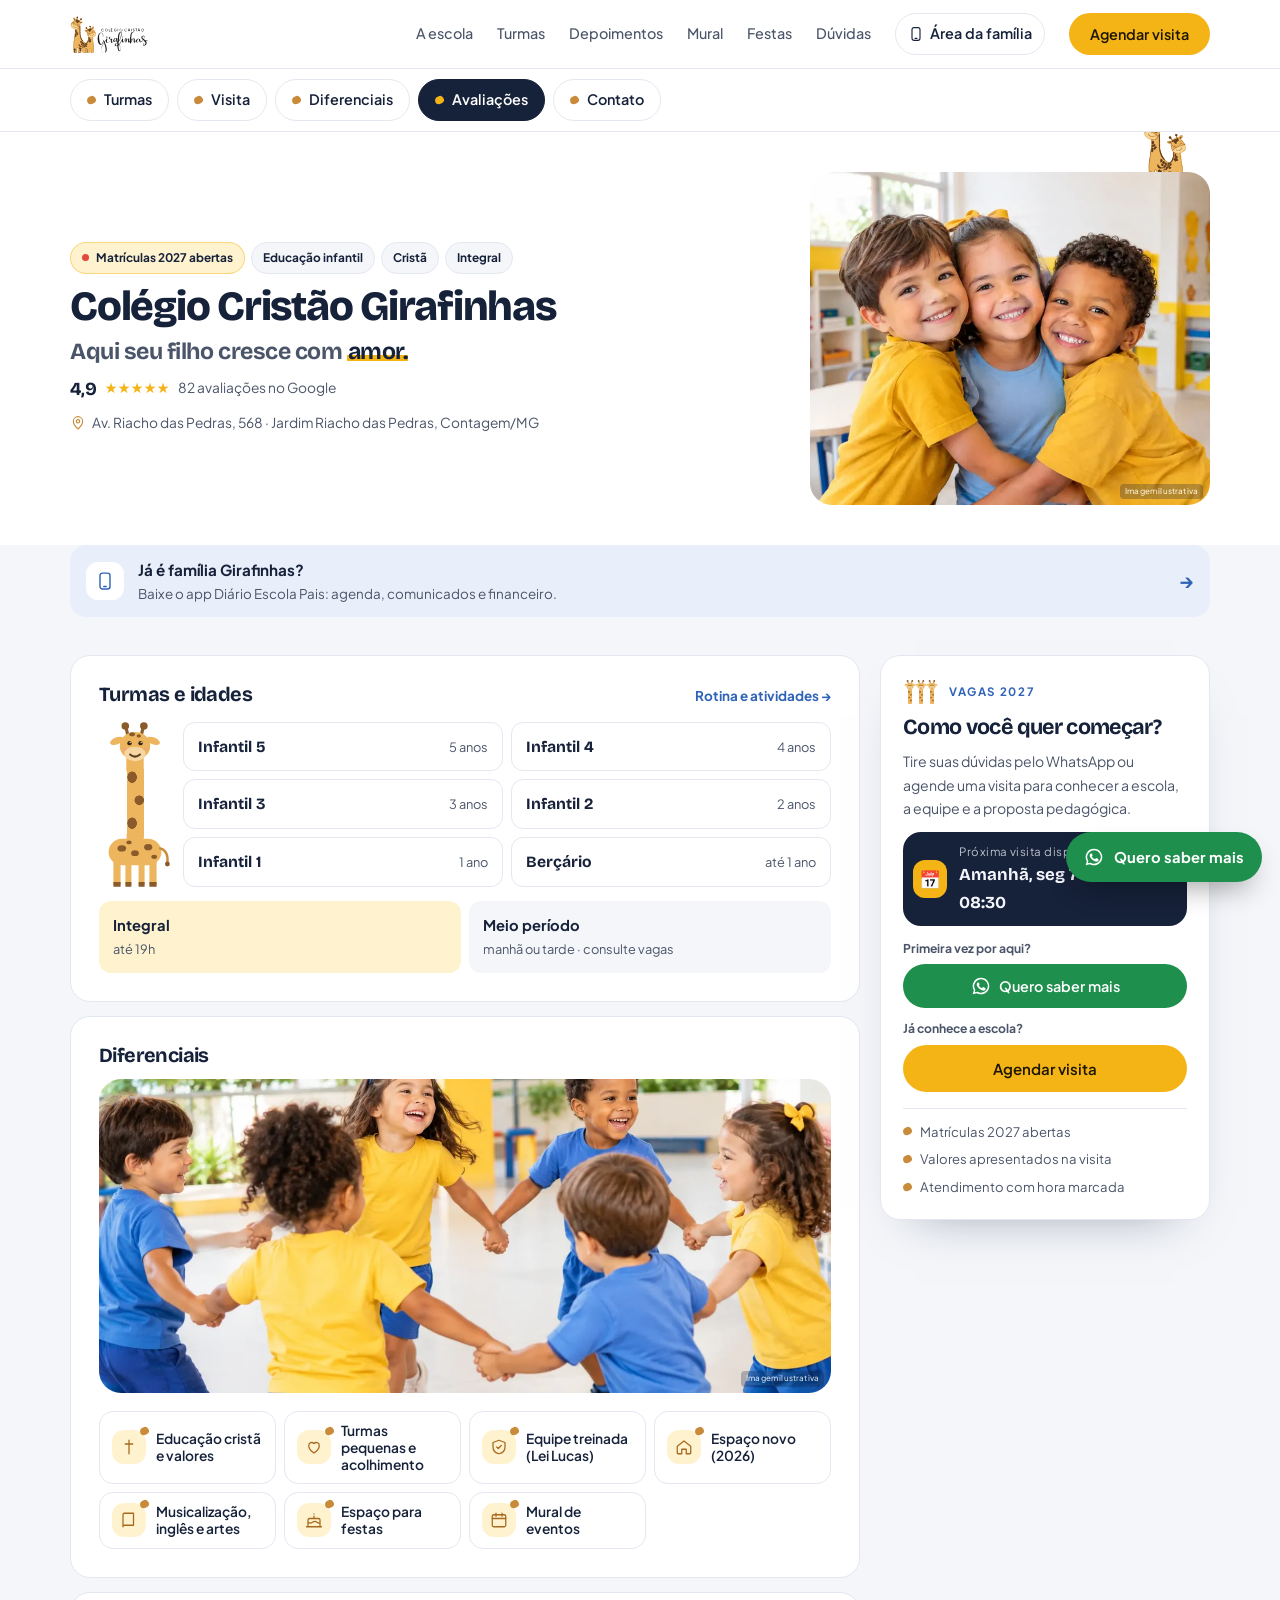
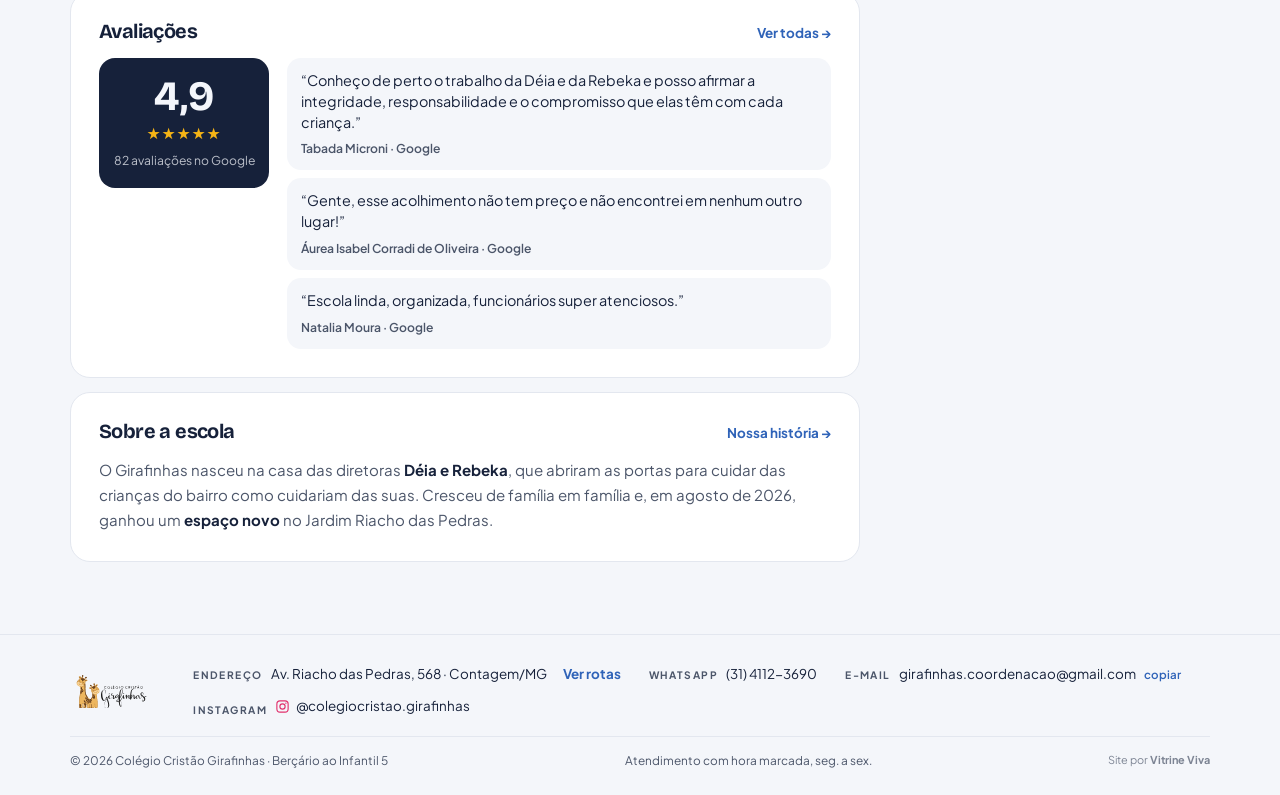
==== commit 5573baa9: "Crédito discreto Vitrine Viva no rodapé Co-Authored-By: Claude Opus 5.5 <noreply@anthropic.com> Clau" ====
--- a/index.html
+++ b/index.html
@@ -14,7 +14,7 @@
 <link rel="preconnect" href="https://fonts.googleapis.com">
 <link rel="preconnect" href="https://fonts.gstatic.com" crossorigin>
 <link rel="stylesheet" href="https://fonts.googleapis.com/css2?family=Bricolage+Grotesque:opsz,wght@12..96,500;12..96,600;12..96,700;12..96,800&family=Plus+Jakarta+Sans:wght@400;500;600;700&display=swap">
-<link rel="stylesheet" href="styles.css?v=26">
+<link rel="stylesheet" href="styles.css?v=27">
 </head>
 <body id="inicio" class="has-sub inner home-fx">
 <div class="announce"><div class="wrap">
@@ -170,7 +170,7 @@
         <li><span class="fi-k">Instagram</span><a class="foot-ig" href="https://www.instagram.com/colegiocristao.girafinhas/" target="_blank" rel="noopener"><svg class="ig-ico" viewBox="0 0 24 24" fill="none" stroke="currentColor" stroke-width="1.8" aria-hidden="true"><rect x="3" y="3" width="18" height="18" rx="5"/><circle cx="12" cy="12" r="4.2"/><circle cx="17.4" cy="6.6" r="1.1" fill="currentColor" stroke="none"/></svg>@colegiocristao.girafinhas</a></li>
       </ul>
     </div>
-    <div class="legal"><span>© 2026 Colégio Cristão Girafinhas · Berçário ao Infantil 5</span><span>Atendimento com hora marcada, seg. a sex.</span></div>
+    <div class="legal"><span>© 2026 Colégio Cristão Girafinhas · Berçário ao Infantil 5</span><span>Atendimento com hora marcada, seg. a sex.</span><a class="credit" href="https://wa.me/5581992702353?text=Ol%C3%A1%21%20Vi%20o%20site%20do%20Col%C3%A9gio%20Girafinhas%20e%20quero%20um%20site%20tamb%C3%A9m." target="_blank" rel="noopener">Site por <b>Vitrine Viva</b></a></div>
   </div>
 </footer>
 
--- a/styles.css
+++ b/styles.css
@@ -1410,3 +1410,9 @@
   .has-sub{padding-top:calc(68px + env(safe-area-inset-top,0px))}
   .has-sub .subnav,.home-fx .fx-nav{position:sticky;top:calc(68px + env(safe-area-inset-top,0px))}
 }
+
+/* crédito discreto */
+.credit{font-size:.68rem;color:var(--ink-2);text-decoration:none;opacity:.7}
+.credit b{font-weight:700}
+.credit:hover{opacity:1;text-decoration:underline}
+@media (max-width:600px){.credit{font-size:.66rem}}
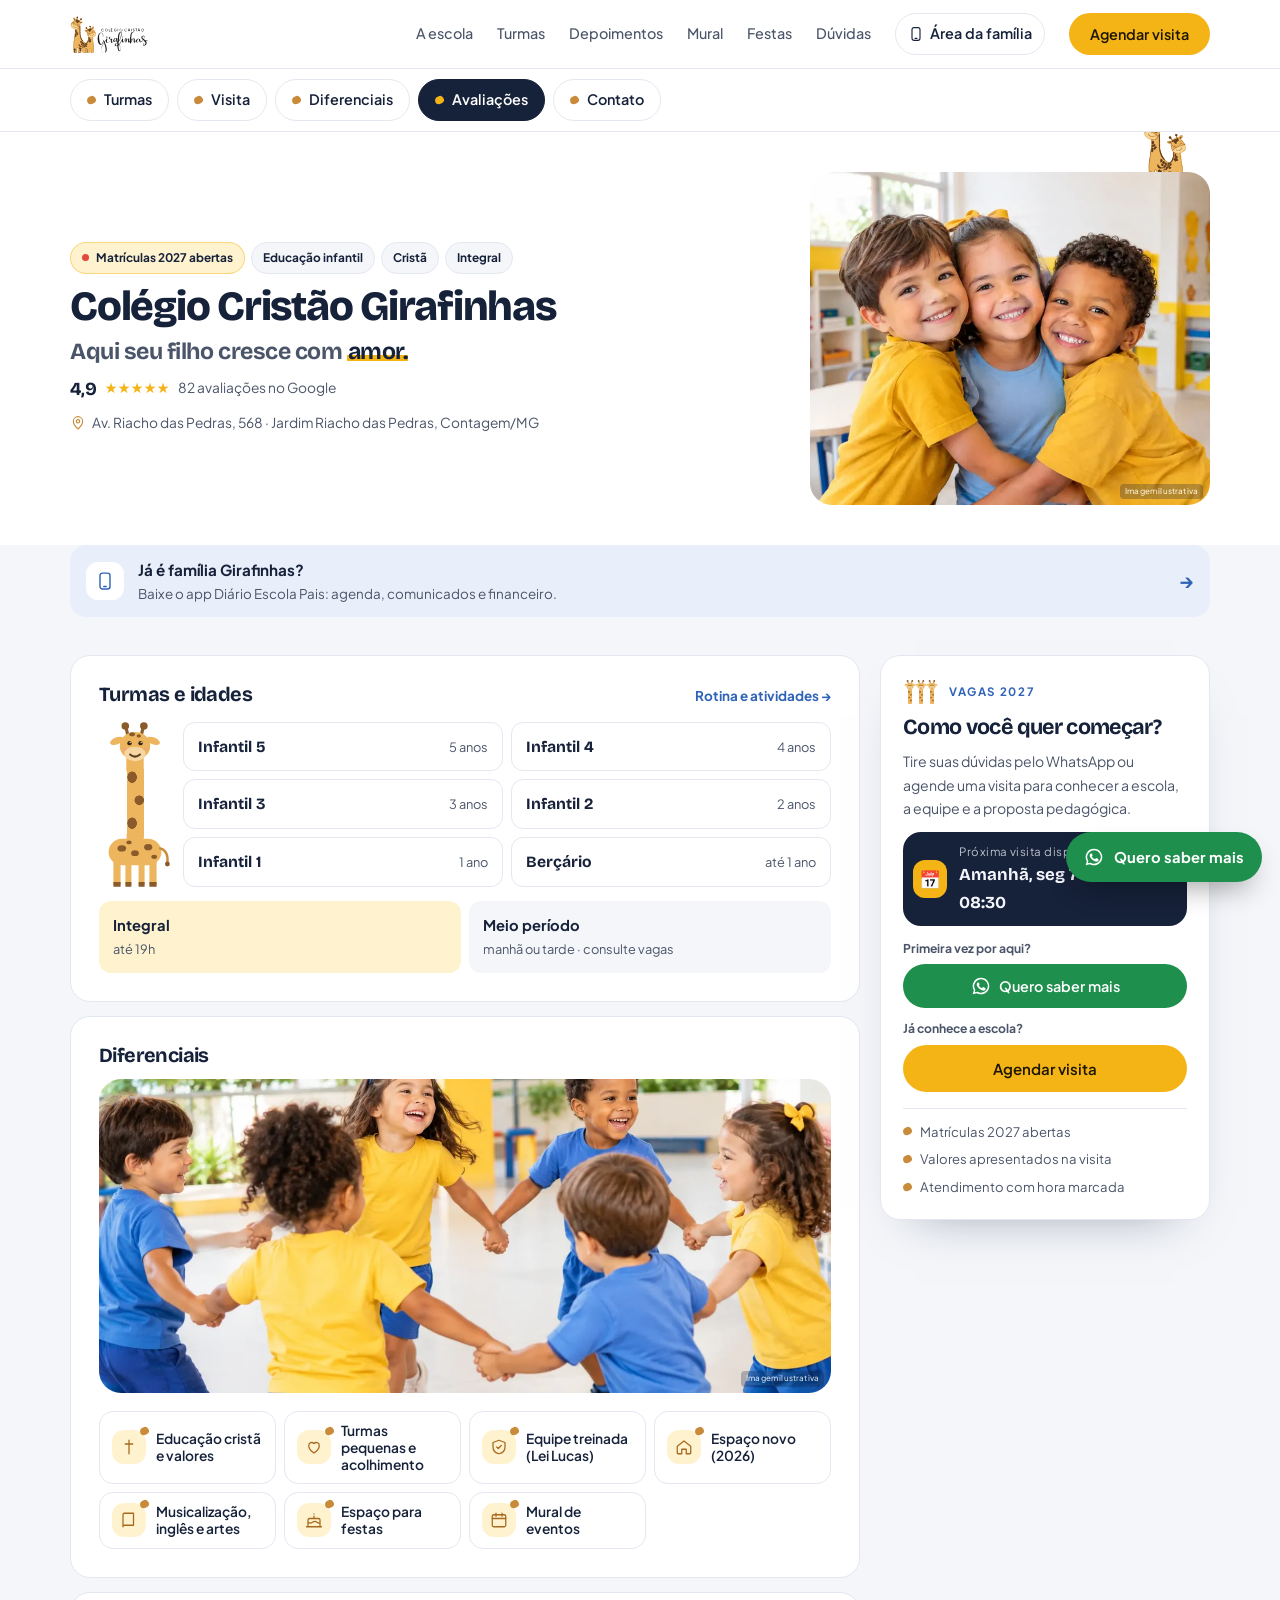
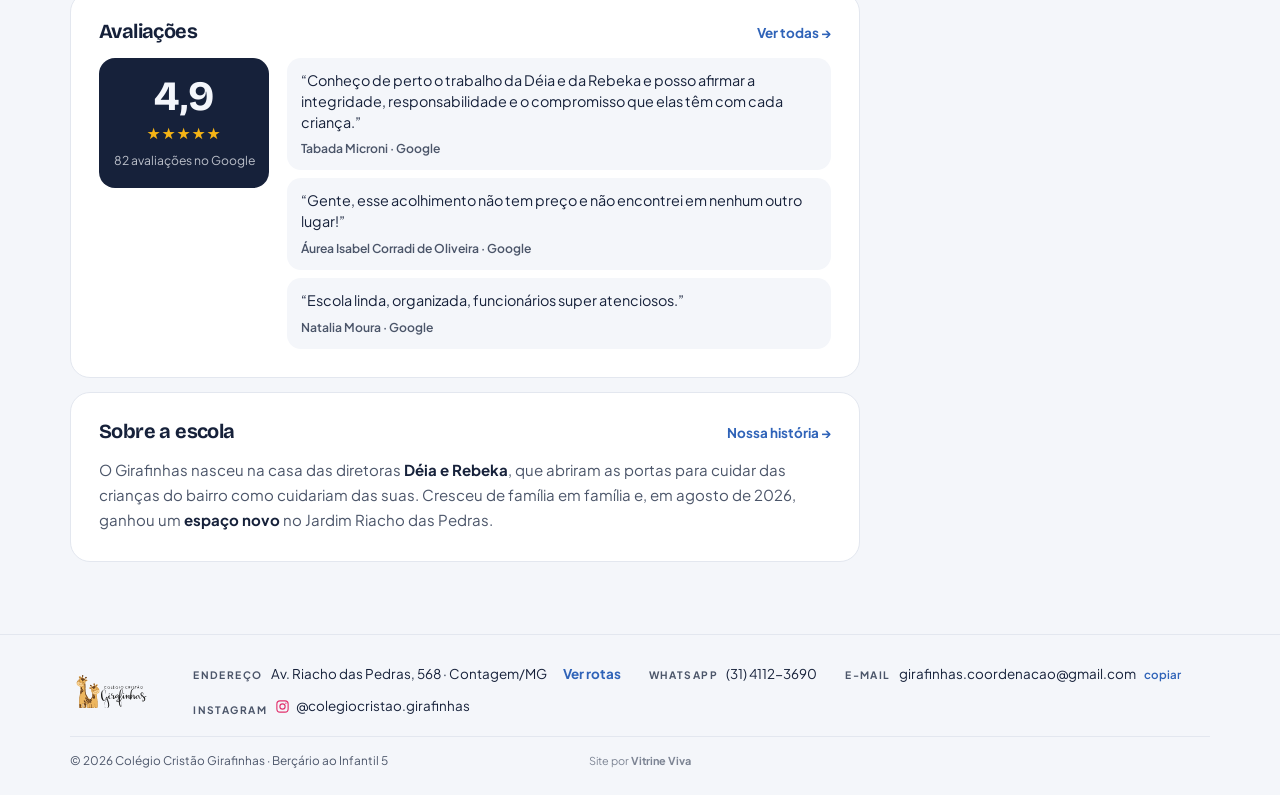
==== commit c2cce673: "Crédito centralizado no rodapé, sem a linha de horário Co-Authored-By: Claude Opus 5.5 <noreply@anth" ====
--- a/index.html
+++ b/index.html
@@ -14,7 +14,7 @@
 <link rel="preconnect" href="https://fonts.googleapis.com">
 <link rel="preconnect" href="https://fonts.gstatic.com" crossorigin>
 <link rel="stylesheet" href="https://fonts.googleapis.com/css2?family=Bricolage+Grotesque:opsz,wght@12..96,500;12..96,600;12..96,700;12..96,800&family=Plus+Jakarta+Sans:wght@400;500;600;700&display=swap">
-<link rel="stylesheet" href="styles.css?v=27">
+<link rel="stylesheet" href="styles.css?v=28">
 </head>
 <body id="inicio" class="has-sub inner home-fx">
 <div class="announce"><div class="wrap">
@@ -170,7 +170,7 @@
         <li><span class="fi-k">Instagram</span><a class="foot-ig" href="https://www.instagram.com/colegiocristao.girafinhas/" target="_blank" rel="noopener"><svg class="ig-ico" viewBox="0 0 24 24" fill="none" stroke="currentColor" stroke-width="1.8" aria-hidden="true"><rect x="3" y="3" width="18" height="18" rx="5"/><circle cx="12" cy="12" r="4.2"/><circle cx="17.4" cy="6.6" r="1.1" fill="currentColor" stroke="none"/></svg>@colegiocristao.girafinhas</a></li>
       </ul>
     </div>
-    <div class="legal"><span>© 2026 Colégio Cristão Girafinhas · Berçário ao Infantil 5</span><span>Atendimento com hora marcada, seg. a sex.</span><a class="credit" href="https://wa.me/5581992702353?text=Ol%C3%A1%21%20Vi%20o%20site%20do%20Col%C3%A9gio%20Girafinhas%20e%20quero%20um%20site%20tamb%C3%A9m." target="_blank" rel="noopener">Site por <b>Vitrine Viva</b></a></div>
+    <div class="legal"><span>© 2026 Colégio Cristão Girafinhas · Berçário ao Infantil 5</span><a class="credit" href="https://wa.me/5581992702353?text=Ol%C3%A1%21%20Vi%20o%20site%20do%20Col%C3%A9gio%20Girafinhas%20e%20quero%20um%20site%20tamb%C3%A9m." target="_blank" rel="noopener">Site por <b>Vitrine Viva</b></a></div>
   </div>
 </footer>
 
--- a/styles.css
+++ b/styles.css
@@ -1416,3 +1416,7 @@
 .credit b{font-weight:700}
 .credit:hover{opacity:1;text-decoration:underline}
 @media (max-width:600px){.credit{font-size:.66rem}}
+
+.legal{display:grid;grid-template-columns:1fr auto 1fr;align-items:center}
+.legal .credit{grid-column:2;justify-self:center}
+@media (max-width:600px){.legal{grid-template-columns:1fr;justify-items:center;text-align:center;gap:8px}.legal .credit{grid-column:1}}
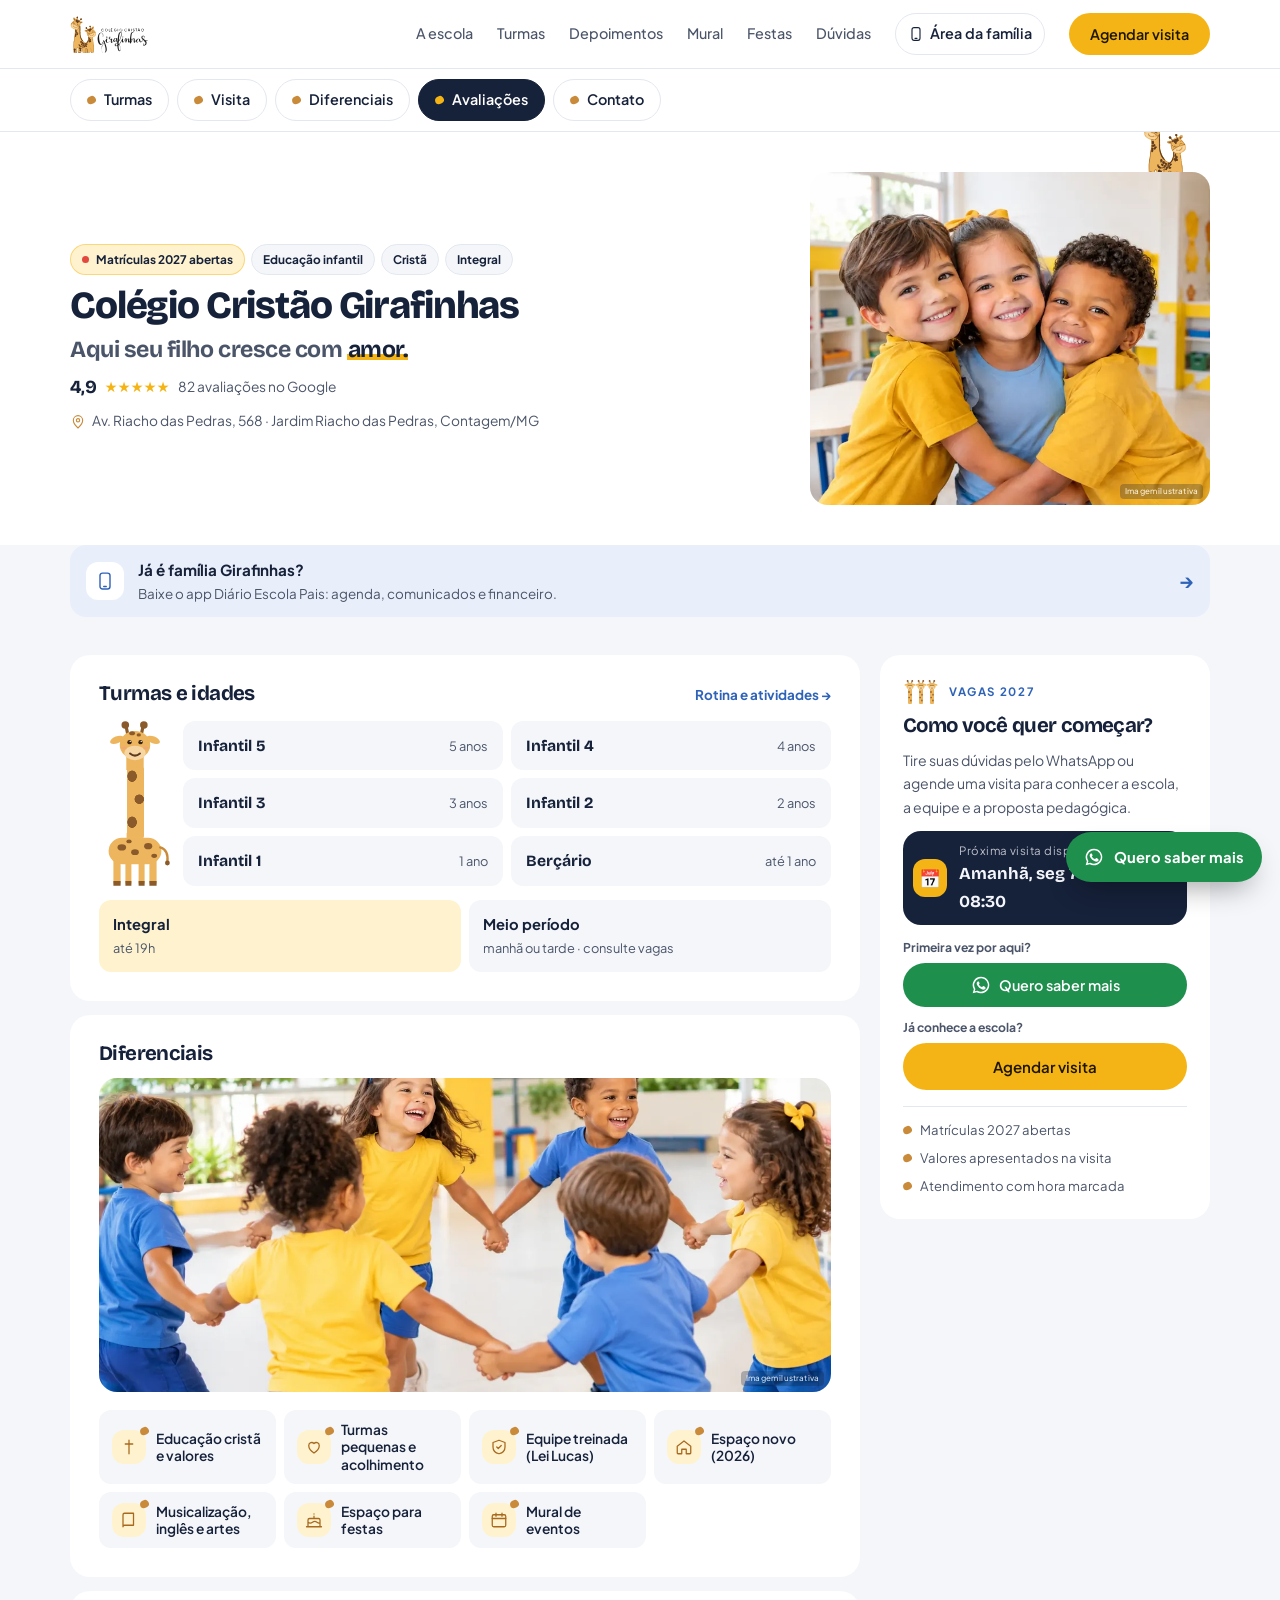
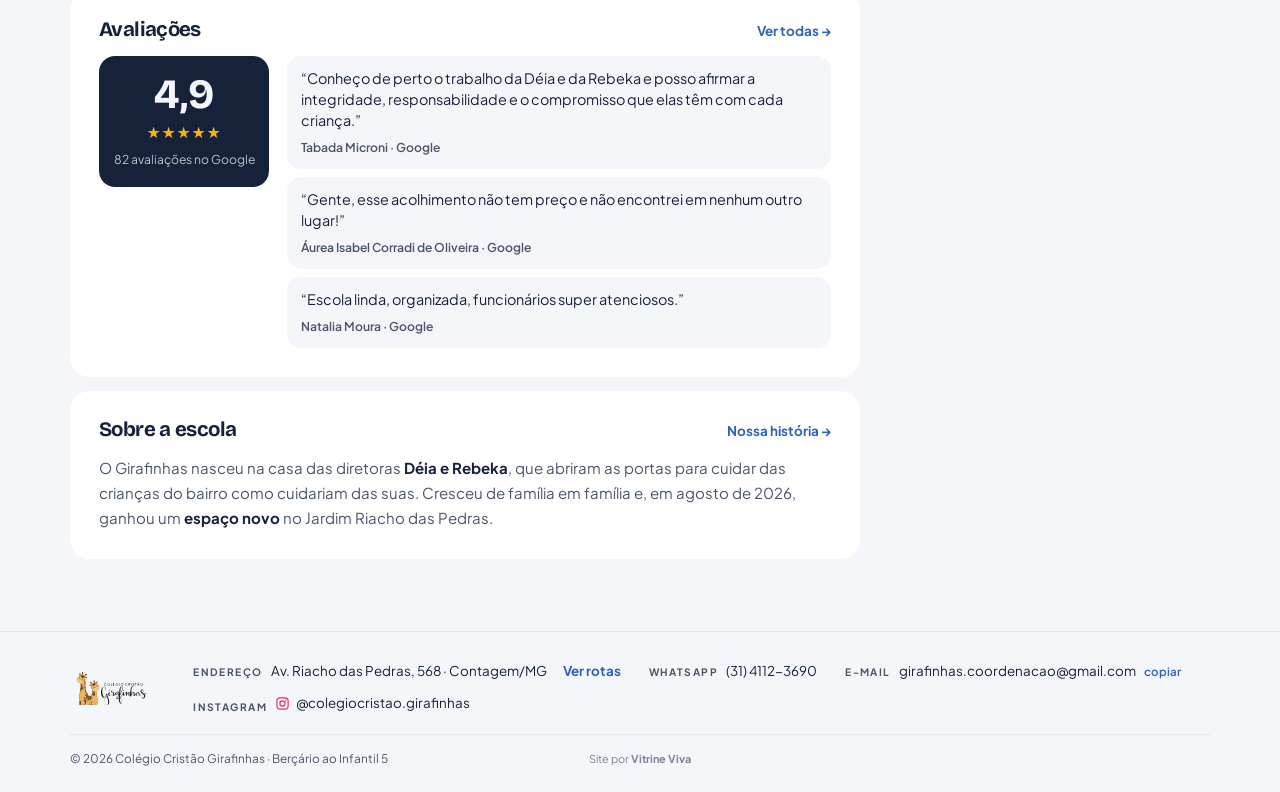
==== commit b42a66d2: "Agendamento com campos obrigatórios e visual mais leve em todas as páginas Co-Authored-By: Claude Op" ====
--- a/index.html
+++ b/index.html
@@ -14,7 +14,7 @@
 <link rel="preconnect" href="https://fonts.googleapis.com">
 <link rel="preconnect" href="https://fonts.gstatic.com" crossorigin>
 <link rel="stylesheet" href="https://fonts.googleapis.com/css2?family=Bricolage+Grotesque:opsz,wght@12..96,500;12..96,600;12..96,700;12..96,800&family=Plus+Jakarta+Sans:wght@400;500;600;700&display=swap">
-<link rel="stylesheet" href="styles.css?v=28">
+<link rel="stylesheet" href="styles.css?v=29">
 </head>
 <body id="inicio" class="has-sub inner home-fx">
 <div class="announce"><div class="wrap">
@@ -181,6 +181,6 @@
 
 
 <script src="mural.js?v=20"></script>
-<script src="site.js?v=24"></script>
+<script src="site.js?v=29"></script>
 </body>
 </html>
--- a/styles.css
+++ b/styles.css
@@ -1420,3 +1420,42 @@
 .legal{display:grid;grid-template-columns:1fr auto 1fr;align-items:center}
 .legal .credit{grid-column:2;justify-self:center}
 @media (max-width:600px){.legal{grid-template-columns:1fr;justify-items:center;text-align:center;gap:8px}.legal .credit{grid-column:1}}
+
+/* ===== v29: mais limpo, leve e fluido ===== */
+html{scroll-behavior:smooth}
+.btn,.ex-card,.fx-card,.tile,.slot,.day,a{transition:background-color .2s,border-color .2s,color .2s,transform .2s,box-shadow .2s}
+/* títulos e respiros menores */
+h1,.hero h1{font-size:clamp(1.9rem,3.8vw,3rem)}
+.home-fx .fx-title h1{font-size:clamp(1.7rem,3vw,2.4rem)}
+.inner .page-hero h1{font-size:clamp(1.7rem,3vw,2.3rem)}
+h2{font-size:clamp(1.3rem,2vw,1.7rem)}
+.inner h2,.fx-card h2{font-size:clamp(1.15rem,1.6vw,1.35rem)}
+.band{padding-block:clamp(32px,4vw,56px)}
+.inner .page-hero{padding-block:clamp(20px,3vw,36px) clamp(14px,2vw,22px)}
+.inner .band{padding-block:8px}
+/* cartões sem borda pesada nem sombra */
+.fx-card,.inner .band > .wrap,.fx-box,.book-card{border-color:transparent;box-shadow:none}
+.inner .class,.inner .pillar,.inner .timeline li,.inner .post,.tile,.fx-classes li,.fx-icons li,.party-list li,.dep{border-color:transparent;background:var(--bg-soft)}
+.fx-classes li,.fx-icons li{border-radius:12px}
+.inner .band.navy .dep{background:rgba(244,246,251,.07)}
+.fx-photo > img:not(.perch),.fx-banner img{border-radius:18px}
+/* formulários leves */
+input,select,textarea{background:var(--bg-soft);border:1.5px solid transparent;border-radius:12px;min-height:46px;transition:border-color .2s,background-color .2s}
+input:focus,select:focus,textarea:focus{background:var(--bg);border-color:var(--blue);box-shadow:none}
+input.invalid,select.invalid{border-color:var(--err);background:color-mix(in srgb,var(--err) 6%,var(--bg))}
+@supports not (background:color-mix(in srgb,red 6%,white)){input.invalid,select.invalid{background:#fff5f3}}
+.field label{font-size:.82rem;color:var(--ink-2);font-weight:600}
+.day,.slot{border-color:transparent;background:var(--bg-soft)}
+.day[aria-pressed="true"]{background:var(--ink);color:var(--bg)}
+.slot[aria-pressed="true"]{background:var(--accent);color:var(--accent-ink)}
+.step-label{color:var(--blue)}
+.msg.err{font-weight:600}
+@media (max-width:600px){
+  h1,.hero h1,.home-fx .fx-title h1{font-size:1.6rem}
+  .inner .page-hero h1{font-size:1.5rem}
+  h2,.inner h2,.home-fx .fx-card h2{font-size:1.2rem}
+  .home-fx .fx-card{padding:22px 0}
+  .inner:not(.home-fx) .band > .wrap{padding:20px 0}
+  .band{padding-block:28px}
+}
+@media (max-width:600px){.pg-visita .fx-bar{display:none}.pg-visita footer{padding-bottom:32px}}
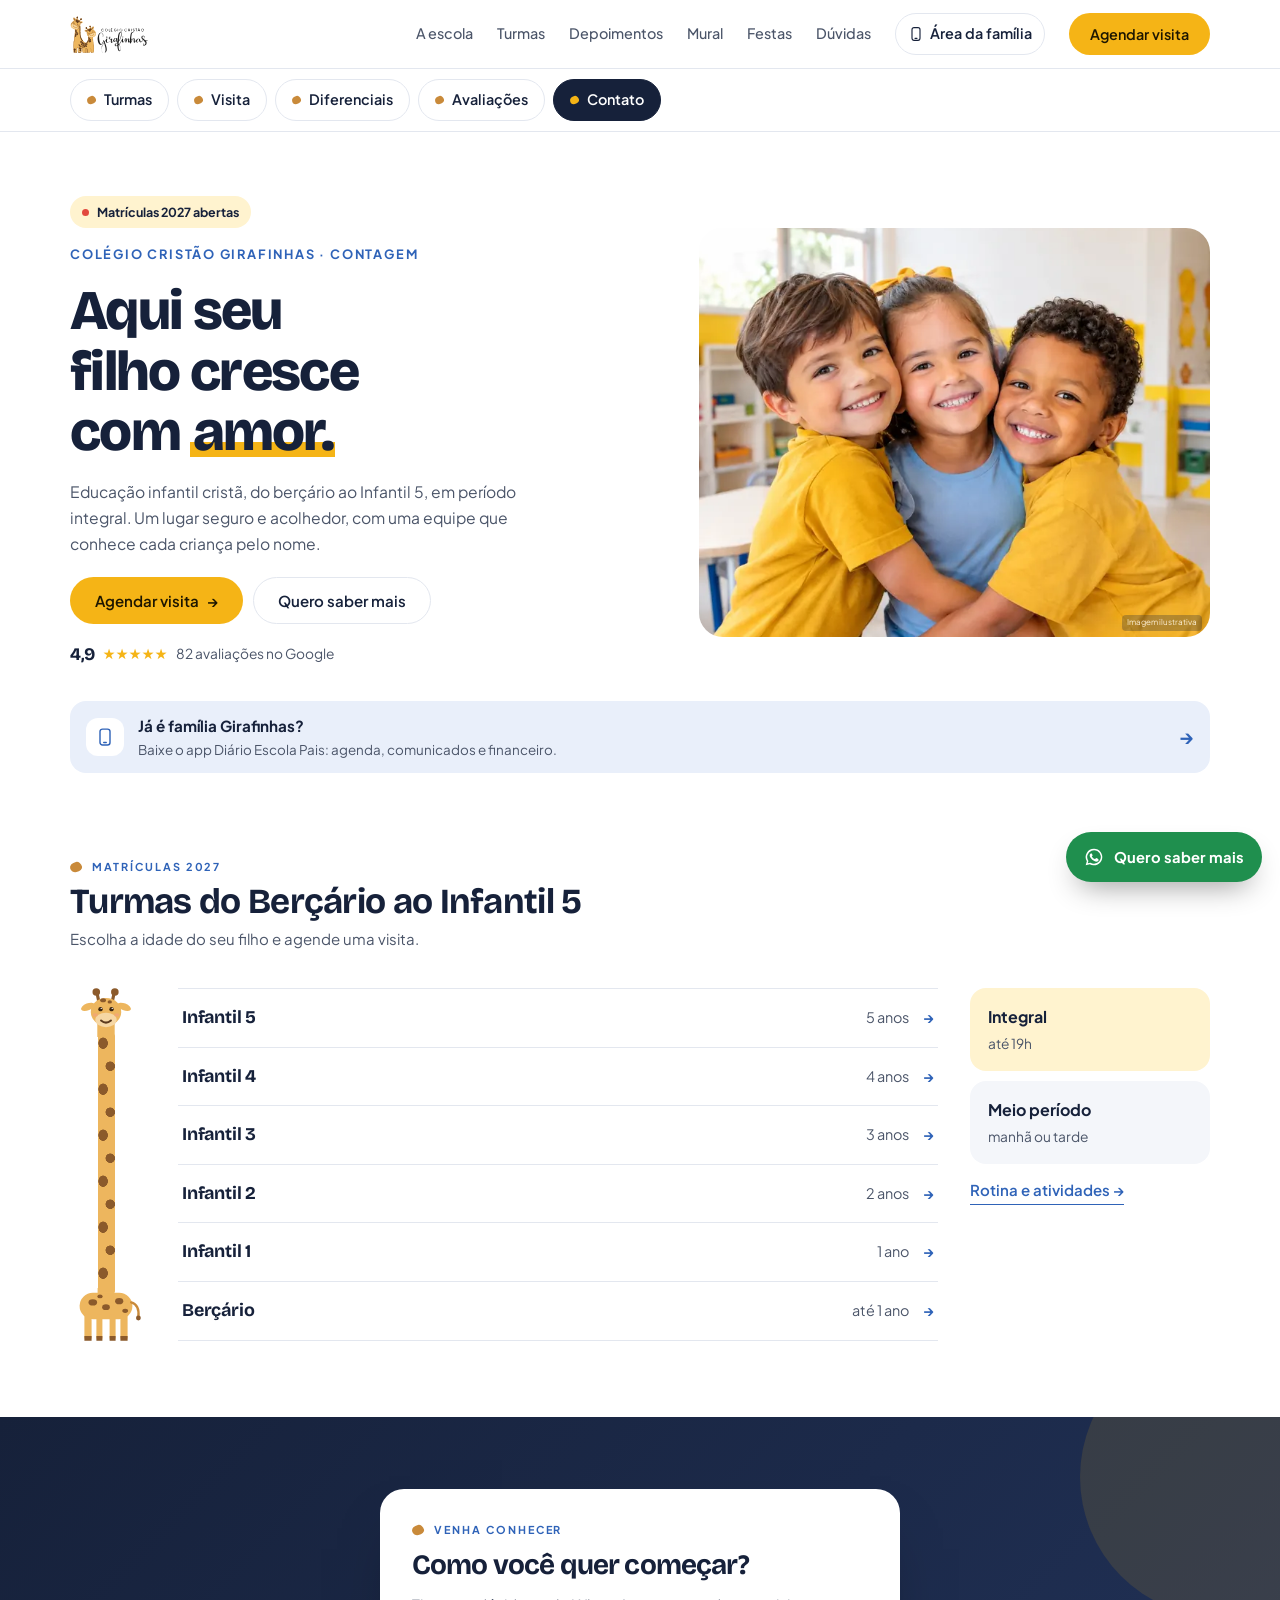
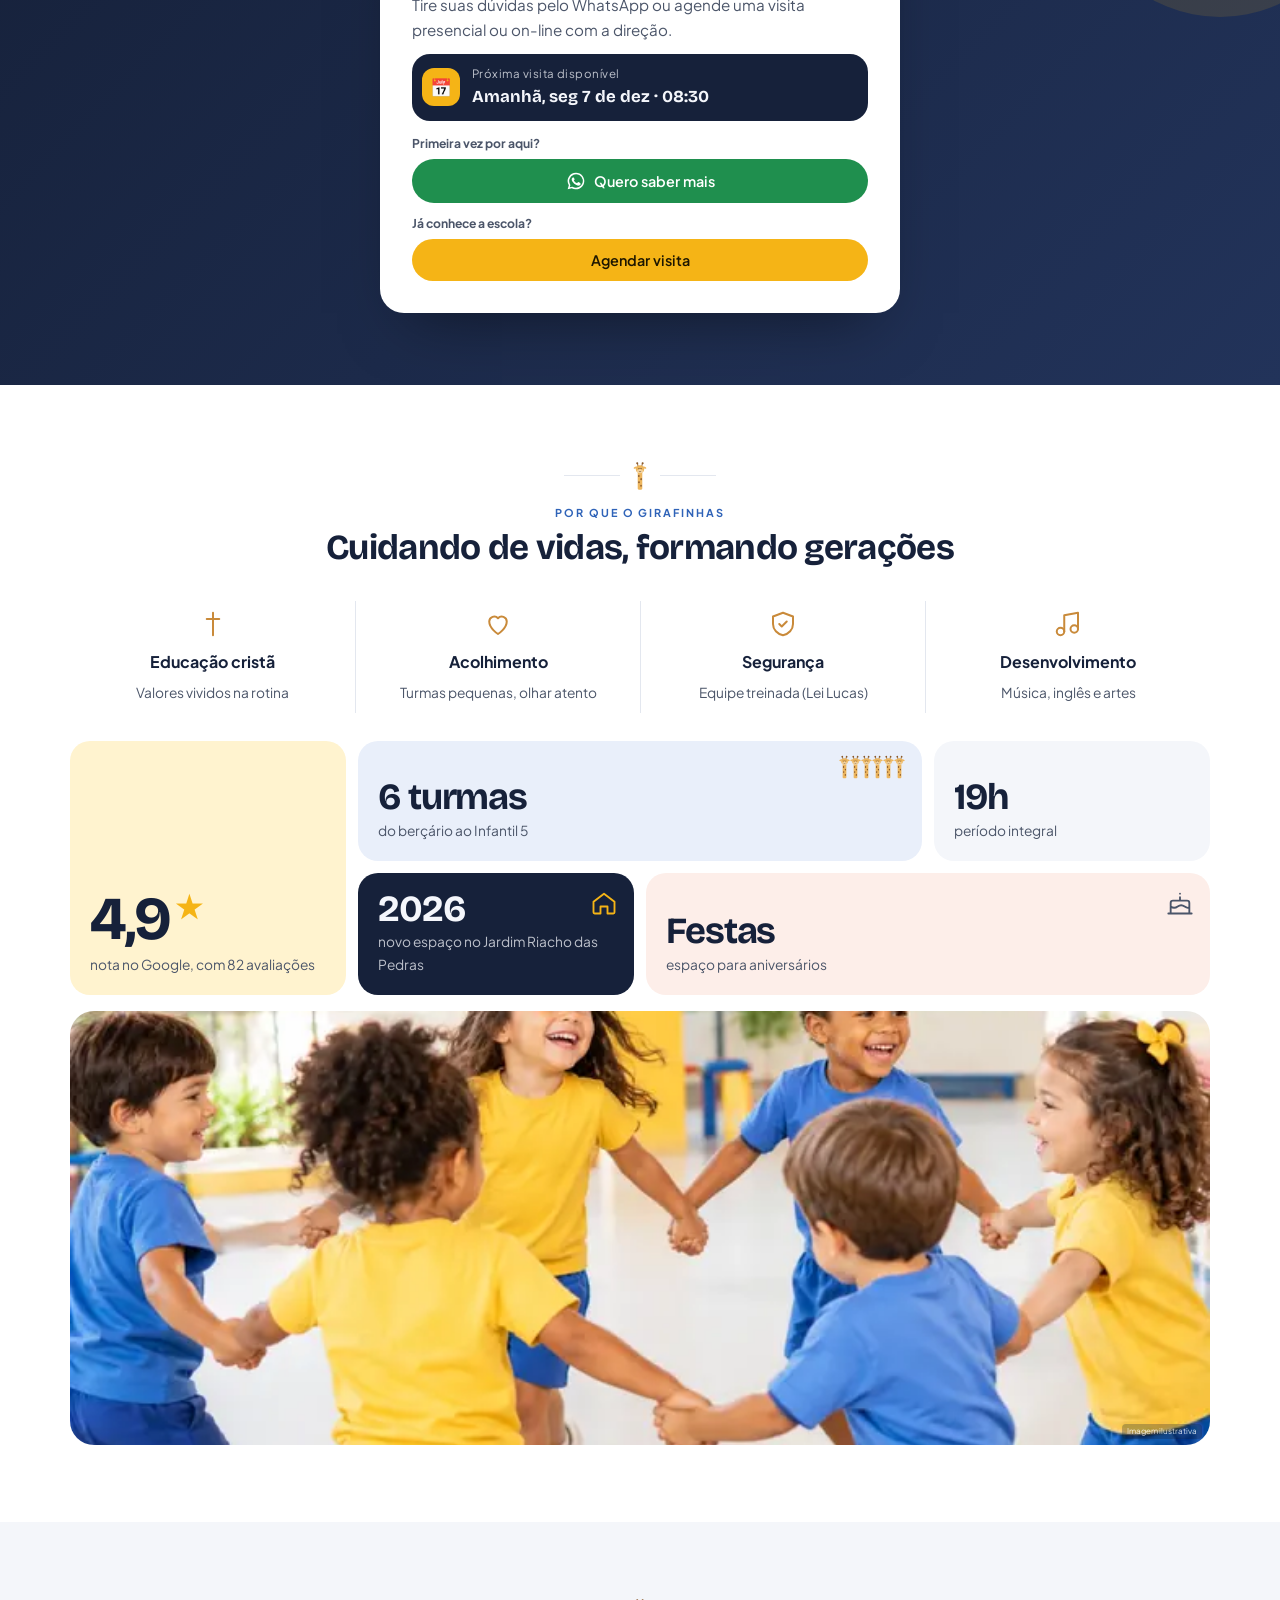
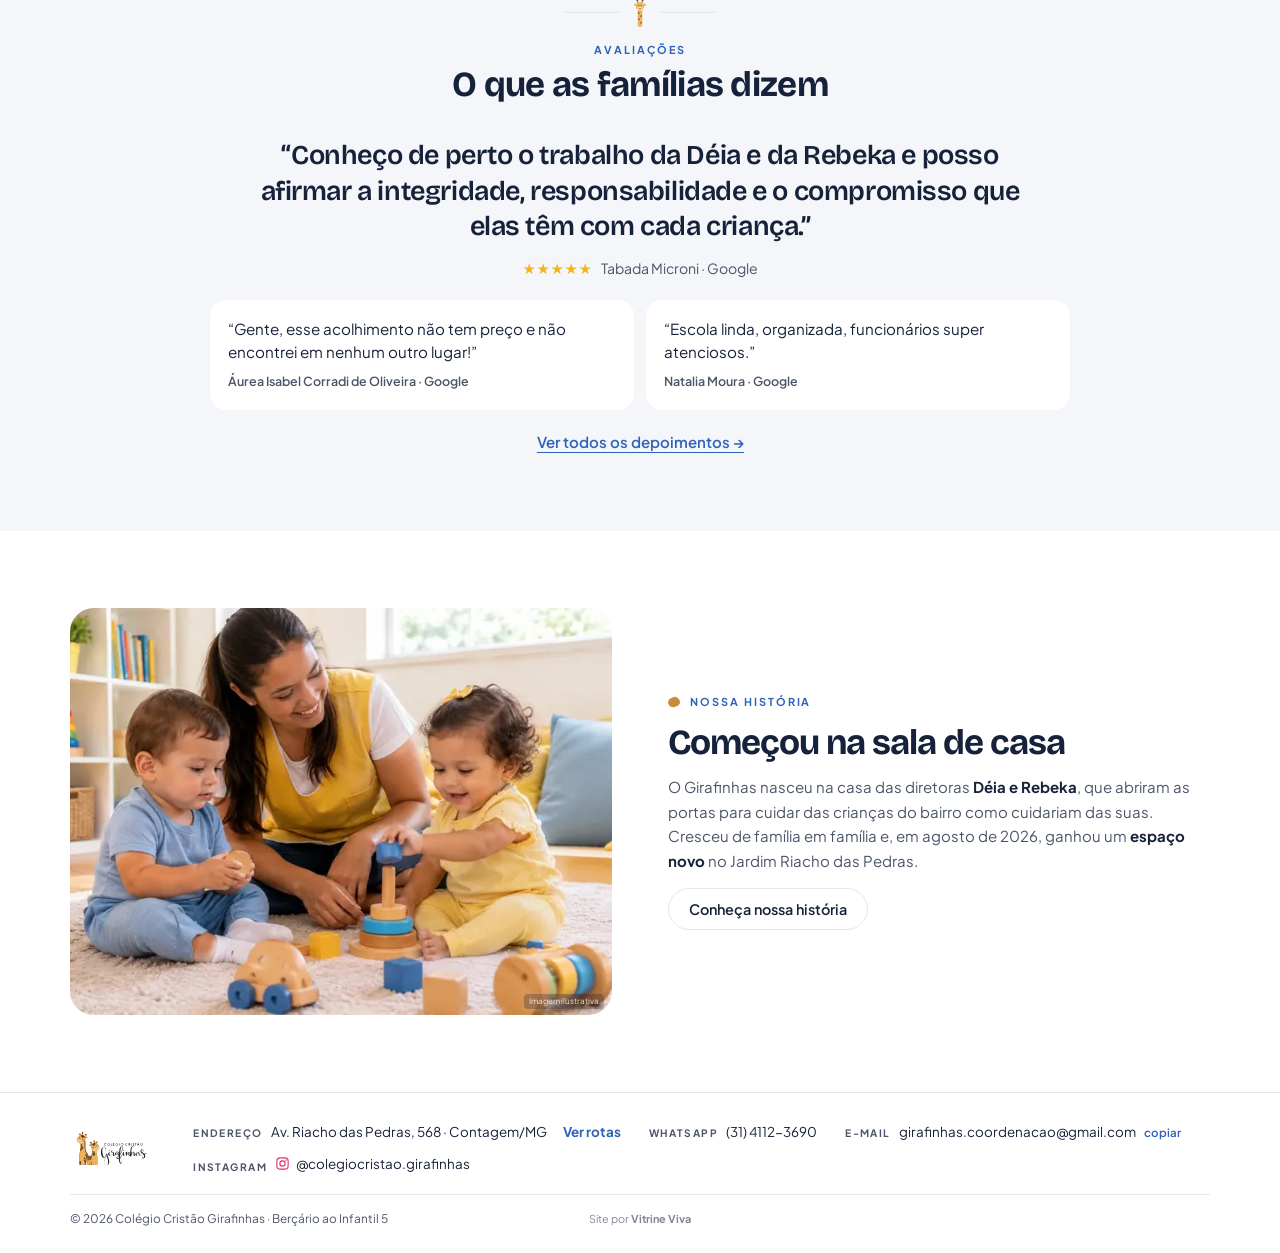
==== commit 735f67a3: "Início redesenhado com estrutura de site de escola: matrículas, faixa de visita, mosaico de números " ====
--- a/index.html
+++ b/index.html
@@ -14,9 +14,9 @@
 <link rel="preconnect" href="https://fonts.googleapis.com">
 <link rel="preconnect" href="https://fonts.gstatic.com" crossorigin>
 <link rel="stylesheet" href="https://fonts.googleapis.com/css2?family=Bricolage+Grotesque:opsz,wght@12..96,500;12..96,600;12..96,700;12..96,800&family=Plus+Jakarta+Sans:wght@400;500;600;700&display=swap">
-<link rel="stylesheet" href="styles.css?v=29">
+<link rel="stylesheet" href="styles.css?v=31">
 </head>
-<body id="inicio" class="has-sub inner home-fx">
+<body id="inicio" class="has-sub inner home-fx home2">
 <div class="announce"><div class="wrap">
   <span><b>Matrículas 2027 abertas.</b> <a href="visita.html">Agende sua visita</a></span>
   <span class="util"><a class="util-app" href="pais.html">App da família</a><a href="https://wa.me/553141123690?text=Ol%C3%A1!" target="_blank" rel="noopener">WhatsApp (31) 4112-3690</a><span>girafinhas.coordenacao@gmail.com</span><a class="util-ig" href="https://www.instagram.com/colegiocristao.girafinhas/" target="_blank" rel="noopener"><svg class="ig-ico" viewBox="0 0 24 24" fill="none" stroke="currentColor" stroke-width="1.8" aria-hidden="true"><rect x="3" y="3" width="18" height="18" rx="5"/><circle cx="12" cy="12" r="4.2"/><circle cx="17.4" cy="6.6" r="1.1" fill="currentColor" stroke="none"/></svg>Instagram</a></span>
@@ -68,94 +68,106 @@
   <path d="M12.4 16.2q1.6 1.2 3.2 0" stroke="#5b3a1e" stroke-width=".9" fill="none" stroke-linecap="round"/>
 </symbol></defs></svg>
 <main>
-  <section class="fx-head" id="inicio-ficha">
-    <div class="wrap">
-      <div class="fx-id">
-        <div class="fx-title">
-          <div class="fx-tags"><span class="tag tag-live"><span class="dot" aria-hidden="true"></span>Matrículas 2027 abertas</span><span class="tag">Educação infantil</span><span class="tag">Cristã</span><span class="tag">Integral</span></div>
-          <h1>Colégio Cristão Girafinhas</h1>
-          <p class="fx-slogan">Aqui seu filho cresce com <span class="rot" aria-label="amor"><span class="rot-track" aria-hidden="true"><em>amor.</em><em>fé.</em><em>cuidado.</em><em>alegria.</em><em>amor.</em></span></span></p>
-          <div class="fx-meta">
-            <a class="fx-rate" href="depoimentos.html"><b>4,9</b><span class="stars" aria-hidden="true">★★★★★</span><span>82 avaliações no Google</span></a>
-            <a class="fx-addr" href="https://www.google.com/maps/search/?api=1&query=Av.%20Riacho%20das%20Pedras%2C%20568%20-%20Jardim%20Riacho%20das%20Pedras%2C%20Contagem%20-%20MG%2C%2032241-320" target="_blank" rel="noopener"><svg viewBox="0 0 24 24" fill="none" stroke="currentColor" stroke-width="1.7" stroke-linecap="round" stroke-linejoin="round" aria-hidden="true"><path d="M12 21s-7-6.2-7-11.5A7 7 0 0 1 19 9.5C19 14.8 12 21 12 21z"/><circle cx="12" cy="9.5" r="2.5"/></svg>Av. Riacho das Pedras, 568 · Jardim Riacho das Pedras, Contagem/MG</a>
-          </div>
-        </div>
+  <section class="h2-hero" id="inicio-ficha">
+    <div class="wrap h2-hero-grid">
+      <div class="h2-hero-copy">
+        <span class="h2-kicker"><span class="dot" aria-hidden="true"></span>Matrículas 2027 abertas</span>
+        <p class="h2-name">Colégio Cristão Girafinhas · Contagem</p>
+        <h1>Aqui seu filho cresce com <span class="rot" aria-label="amor"><span class="rot-track" aria-hidden="true"><em>amor.</em><em>fé.</em><em>cuidado.</em><em>alegria.</em><em>amor.</em></span></span></h1>
+        <p class="lead">Educação infantil cristã, do berçário ao Infantil 5, em período integral. Um lugar seguro e acolhedor, com uma equipe que conhece cada criança pelo nome.</p>
+        <div class="h2-ctas"><a class="btn btn-primary btn-lg" href="visita.html">Agendar visita <span class="arr" aria-hidden="true">→</span></a><a class="btn btn-ghost btn-lg" href="https://wa.me/553141123690?text=Ol%C3%A1%2C%20equipe%20Girafinhas%21%20%F0%9F%A6%92%0AQuero%20%2Asaber%20mais%2A%20sobre%20a%20escola%20para%20o%20meu%20filho%28a%29.%0A%0AGostaria%20de%20informa%C3%A7%C3%B5es%20sobre%20turmas%2C%20hor%C3%A1rios%20e%20valores.%20Obrigado%28a%29%21" target="_blank" rel="noopener">Quero saber mais</a></div>
+        <a class="h2-rate" href="depoimentos.html"><b>4,9</b><span class="stars" aria-hidden="true">★★★★★</span><span>82 avaliações no Google</span></a>
       </div>
-      <figure class="fx-photo"><img class="perch" src="img/girafas.svg" alt="" aria-hidden="true" width="70" height="109"><img src="img/sorrindo.webp" srcset="img/sorrindo-sm.webp 700w, img/sorrindo.webp 1400w" sizes="(max-width:600px) 100vw, 420px" alt="Três crianças abraçadas sorrindo numa sala de aula clara" decoding="async"><figcaption>Imagem ilustrativa</figcaption></figure>
+      <figure class="h2-photo"><img src="img/sorrindo.webp" srcset="img/sorrindo-sm.webp 700w, img/sorrindo.webp 1400w" sizes="(max-width:600px) 100vw, 560px" alt="Três crianças abraçadas sorrindo numa sala de aula clara" decoding="async"><figcaption>Imagem ilustrativa</figcaption></figure>
     </div>
   </section>
 
   <div class="wrap app-strip-wrap"><a class="app-strip" href="pais.html"><span class="aps-ico"><svg viewBox="0 0 24 24" fill="none" stroke="currentColor" stroke-width="1.7" stroke-linecap="round" stroke-linejoin="round" aria-hidden="true"><rect x="6" y="2.5" width="12" height="19" rx="3"/><path d="M10.5 18.5h3"/></svg></span><span class="aps-txt"><b>Já é família Girafinhas?</b><span>Baixe o app Diário Escola Pais: agenda, comunicados e financeiro.</span></span><span class="aps-go" aria-hidden="true">→</span></a></div>
 
-
-  <div class="wrap fx-body">
-    <div class="fx-main">
-
-      <section class="fx-card" id="segmentos">
-        <div class="fx-card-head"><h2>Turmas e idades</h2><a class="fx-more" href="turmas.html">Rotina e atividades <span aria-hidden="true">→</span></a></div>
-        <div class="fx-ruler">
-          <div class="tallg" aria-hidden="true">
+  <section class="h2-sec" id="segmentos">
+    <div class="wrap">
+      <div class="h2-head"><span class="eyebrow">Matrículas 2027</span><h2>Turmas do Berçário ao Infantil 5</h2><p>Escolha a idade do seu filho e agende uma visita.</p></div>
+      <div class="h2-adm">
+        <div class="h2-ruler"><div class="tallg" aria-hidden="true">
             <svg class="tg-head" viewBox="0 0 40 34"><path d="M15 9 13.6 2.6M24.4 9l1.4-6.4" stroke="#8b5a2b" stroke-width="2.2" stroke-linecap="round" fill="none"/><circle cx="13.3" cy="2.8" r="2.6" fill="#8b5a2b"/><circle cx="26.1" cy="2.8" r="2.6" fill="#8b5a2b"/><ellipse cx="7.5" cy="13" rx="5" ry="2.4" transform="rotate(-22 7.5 13)" fill="#edb65e"/><ellipse cx="32.5" cy="13" rx="5" ry="2.4" transform="rotate(22 32.5 13)" fill="#edb65e"/><path d="M14 24h12v10H14z" fill="#edb65e"/><ellipse cx="20" cy="16.5" rx="10.5" ry="9.6" fill="#edb65e"/><ellipse cx="20" cy="22" rx="7.4" ry="5" fill="#f6d7a4"/><circle cx="16.2" cy="14.6" r="1.5" fill="#3a2410"/><circle cx="23.8" cy="14.6" r="1.5" fill="#3a2410"/><circle cx="16.7" cy="14.1" r=".45" fill="#fff"/><circle cx="24.3" cy="14.1" r=".45" fill="#fff"/><ellipse cx="12.6" cy="18.6" rx="1.8" ry="1.1" fill="#f2a27c" opacity=".7"/><ellipse cx="27.4" cy="18.6" rx="1.8" ry="1.1" fill="#f2a27c" opacity=".7"/><path d="M16.6 22.4q3.4 3 6.8 0" stroke="#5b3a1e" stroke-width="1.4" fill="none" stroke-linecap="round"/><ellipse cx="18" cy="8.5" rx="2" ry="1.4" fill="#8b5a2b"/><ellipse cx="22.6" cy="9.6" rx="1.5" ry="1.1" fill="#8b5a2b"/></svg>
             <span class="tg-neck"></span>
             <svg class="tg-body" viewBox="0 0 60 44"><path d="M23 0h14v8H23z" fill="#edb65e"/><rect x="8" y="4" width="44" height="22" rx="11" fill="#edb65e"/><path d="M12 22h6v20h-6zM22 22h5v20h-5zM33 22h5v20h-5zM42 22h6v20h-6z" fill="#edb65e"/><path d="M12 40h6v4h-6zM22 40h5v4h-5zM33 40h5v4h-5zM42 40h6v4h-6z" fill="#8b5a2b"/><path d="M51 12q7 2 6 12" stroke="#c98a3a" stroke-width="2" fill="none" stroke-linecap="round"/><circle cx="57" cy="25" r="2" fill="#8b5a2b"/><ellipse cx="19" cy="12" rx="3.6" ry="2.6" fill="#8b5a2b"/><ellipse cx="30" cy="16" rx="3.2" ry="2.4" fill="#8b5a2b"/><ellipse cx="41" cy="11" rx="3.4" ry="2.6" fill="#8b5a2b"/><ellipse cx="25" cy="7" rx="2.2" ry="1.6" fill="#8b5a2b"/><ellipse cx="46" cy="19" rx="2.4" ry="1.8" fill="#8b5a2b"/></svg>
-          </div>
-          <ol class="fx-classes" reversed>
-            <li><b>Infantil 5</b><span>5 anos</span></li>
-            <li><b>Infantil 4</b><span>4 anos</span></li>
-            <li><b>Infantil 3</b><span>3 anos</span></li>
-            <li><b>Infantil 2</b><span>2 anos</span></li>
-            <li><b>Infantil 1</b><span>1 ano</span></li>
-            <li><b>Berçário</b><span>até 1 ano</span></li>
-          </ol>
+          </div></div>
+        <ul class="h2-turmas">
+          <li><a href="visita.html"><b>Infantil 5</b><span>5 anos</span><span class="arr" aria-hidden="true">→</span></a></li>
+          <li><a href="visita.html"><b>Infantil 4</b><span>4 anos</span><span class="arr" aria-hidden="true">→</span></a></li>
+          <li><a href="visita.html"><b>Infantil 3</b><span>3 anos</span><span class="arr" aria-hidden="true">→</span></a></li>
+          <li><a href="visita.html"><b>Infantil 2</b><span>2 anos</span><span class="arr" aria-hidden="true">→</span></a></li>
+          <li><a href="visita.html"><b>Infantil 1</b><span>1 ano</span><span class="arr" aria-hidden="true">→</span></a></li>
+          <li><a href="visita.html"><b>Berçário</b><span>até 1 ano</span><span class="arr" aria-hidden="true">→</span></a></li>
+        </ul>
+        <div class="h2-adm-side">
+          <div class="h2-period"><b>Integral</b><span>até 19h</span></div>
+          <div class="h2-period alt"><b>Meio período</b><span>manhã ou tarde</span></div>
+          <a class="link" href="turmas.html">Rotina e atividades →</a>
         </div>
-        <div class="fx-periods"><div><b>Integral</b><span>até 19h</span></div><div><b>Meio período</b><span>manhã ou tarde · consulte vagas</span></div></div>
-      </section>
-      <section class="fx-card" id="diferenciais">
-        <div class="fx-card-head"><h2>Diferenciais</h2></div>
-        <figure class="fx-banner"><img src="img/roda.webp" srcset="img/roda-sm.webp 700w, img/roda.webp 1400w" sizes="(max-width:980px) 100vw, 760px" alt="Crianças brincando de roda num pátio coberto" loading="lazy" decoding="async"><figcaption>Imagem ilustrativa</figcaption></figure>
-        <ul class="fx-icons">
-          <li><span class="tile-ico"><svg viewBox="0 0 24 24" fill="none" stroke="currentColor" stroke-width="1.7" stroke-linecap="round" stroke-linejoin="round" aria-hidden="true"><path d="M12 3v18M7 8h10"/></svg></span>Educação cristã e valores</li>
-          <li><span class="tile-ico"><svg viewBox="0 0 24 24" fill="none" stroke="currentColor" stroke-width="1.7" stroke-linecap="round" stroke-linejoin="round" aria-hidden="true"><path d="M12 20s-7-4.4-7-10a4 4 0 0 1 7-2.6A4 4 0 0 1 19 10c0 5.6-7 10-7 10z"/></svg></span>Turmas pequenas e acolhimento</li>
-          <li><span class="tile-ico"><svg viewBox="0 0 24 24" fill="none" stroke="currentColor" stroke-width="1.7" stroke-linecap="round" stroke-linejoin="round" aria-hidden="true"><path d="M12 3l8 3v6c0 4.5-3.4 8-8 9-4.6-1-8-4.5-8-9V6z"/><path d="M9 12l2 2 4-4"/></svg></span>Equipe treinada (Lei Lucas)</li>
-          <li><span class="tile-ico"><svg viewBox="0 0 24 24" fill="none" stroke="currentColor" stroke-width="1.7" stroke-linecap="round" stroke-linejoin="round" aria-hidden="true"><path d="M3 11l9-7 9 7v9a1 1 0 0 1-1 1h-5v-6H9v6H4a1 1 0 0 1-1-1z"/></svg></span>Espaço novo (2026)</li>
-          <li><span class="tile-ico"><svg viewBox="0 0 24 24" fill="none" stroke="currentColor" stroke-width="1.7" stroke-linecap="round" stroke-linejoin="round" aria-hidden="true"><path d="M4 19V5a2 2 0 0 1 2-2h12v16H6a2 2 0 0 0-2 2z"/></svg></span>Musicalização, inglês e artes</li>
-          <li><a href="festas.html"><span class="tile-ico"><svg viewBox="0 0 24 24" fill="none" stroke="currentColor" stroke-width="1.7" stroke-linecap="round" stroke-linejoin="round" aria-hidden="true"><path d="M4 21V12a2 2 0 0 1 2-2h12a2 2 0 0 1 2 2v9M2 21h20M4 15c2 1.5 4 1.5 6 0s4-1.5 6 0 4 1.5 4 0M12 10V7M12 4v.01"/></svg></span>Espaço para festas</a></li>
-          <li><a href="mural.html"><span class="tile-ico"><svg viewBox="0 0 24 24" fill="none" stroke="currentColor" stroke-width="1.7" stroke-linecap="round" stroke-linejoin="round" aria-hidden="true"><rect x="3" y="5" width="18" height="16" rx="2"/><path d="M3 10h18M8 3v4M16 3v4"/></svg></span>Mural de eventos</a></li>
-        </ul>
-      </section>
-      <section class="fx-card" id="avaliacoes">
-        <div class="fx-card-head"><h2>Avaliações</h2><a class="fx-more" href="depoimentos.html">Ver todas <span aria-hidden="true">→</span></a></div>
-        <div class="fx-score">
-          <div class="fx-score-big"><b>4,9</b><span class="stars" aria-label="5 estrelas">★★★★★</span><small>82 avaliações no Google</small></div>
-          <div class="fx-quotes">
-            <figure><blockquote>“Conheço de perto o trabalho da Déia e da Rebeka e posso afirmar a integridade, responsabilidade e o compromisso que elas têm com cada criança.”</blockquote><figcaption>Tabada Microni · Google</figcaption></figure>
-            <figure><blockquote>“Gente, esse acolhimento não tem preço e não encontrei em nenhum outro lugar!”</blockquote><figcaption>Áurea Isabel Corradi de Oliveira · Google</figcaption></figure>
-            <figure><blockquote>“Escola linda, organizada, funcionários super atenciosos.”</blockquote><figcaption>Natalia Moura · Google</figcaption></figure>
-          </div>
-        </div>
-      </section>
-      <section class="fx-card" id="sobre">
-        <div class="fx-card-head"><h2>Sobre a escola</h2><a class="fx-more" href="escola.html">Nossa história <span aria-hidden="true">→</span></a></div>
-        <p>O Girafinhas nasceu na casa das diretoras <b>Déia e Rebeka</b>, que abriram as portas para cuidar das crianças do bairro como cuidariam das suas. Cresceu de família em família e, em agosto de 2026, ganhou um <b>espaço novo</b> no Jardim Riacho das Pedras.</p>
-              </section>
+      </div>
+    </div>
+  </section>
 
-
-    </div>
-
-    <aside class="fx-side" id="agendar" aria-label="Agende sua visita">
-      <div class="fx-box">
-        <span class="fx-box-k"><span class="ex-g" aria-hidden="true"><svg class="g"><use href="#gira"/></svg><svg class="g"><use href="#gira"/></svg><svg class="g"><use href="#gira"/></svg></span>Vagas 2027</span>
+  <section class="h2-visit" id="agendar">
+    <div class="wrap">
+      <div class="h2-visit-card">
+        <span class="eyebrow">Venha conhecer</span>
         <h2>Como você quer começar?</h2>
-        <p>Tire suas dúvidas pelo WhatsApp ou agende uma visita para conhecer a escola, a equipe e a proposta pedagógica.</p>
+        <p>Tire suas dúvidas pelo WhatsApp ou agende uma visita presencial ou on-line com a direção.</p>
         <a class="next-visit fx-nv" href="visita.html"><span class="nv-ico" aria-hidden="true">📅</span><span><small>Próxima visita disponível</small><b id="nextVisit">Esta semana</b></span></a>
         <div class="paths">
           <div class="path"><small>Primeira vez por aqui?</small><a class="btn btn-wa fx-btn" href="https://wa.me/553141123690?text=Ol%C3%A1%2C%20equipe%20Girafinhas%21%20%F0%9F%A6%92%0AQuero%20%2Asaber%20mais%2A%20sobre%20a%20escola%20para%20o%20meu%20filho%28a%29.%0A%0AGostaria%20de%20informa%C3%A7%C3%B5es%20sobre%20turmas%2C%20hor%C3%A1rios%20e%20valores.%20Obrigado%28a%29%21" target="_blank" rel="noopener"><svg viewBox="0 0 24 24" fill="currentColor" aria-hidden="true"><path d="M12 2a10 10 0 0 0-8.6 15.1L2 22l5-1.3A10 10 0 1 0 12 2zm0 18.2a8.2 8.2 0 0 1-4.2-1.2l-.3-.2-3 .8.8-2.9-.2-.3A8.2 8.2 0 1 1 12 20.2zm4.5-6.1c-.2-.1-1.5-.7-1.7-.8s-.4-.1-.6.1-.6.8-.8 1-.3.2-.5.1a6.7 6.7 0 0 1-3.3-2.9c-.3-.4.3-.4.7-1.3.1-.2 0-.3 0-.4l-.8-1.8c-.2-.5-.4-.4-.6-.4h-.5a1 1 0 0 0-.7.3 3 3 0 0 0-.9 2.2 5.2 5.2 0 0 0 1.1 2.7 11.8 11.8 0 0 0 4.5 4c1.7.7 2.3.8 3.2.6a2.7 2.7 0 0 0 1.8-1.2 2.2 2.2 0 0 0 .1-1.2c0-.1-.2-.2-.5-.3z"/></svg>Quero saber mais</a></div>
-          <div class="path"><small>Já conhece a escola?</small><a class="btn btn-primary btn-lg fx-btn" href="visita.html">Agendar visita</a></div>
+          <div class="path"><small>Já conhece a escola?</small><a class="btn btn-primary fx-btn" href="visita.html">Agendar visita</a></div>
         </div>
-        <ul class="fx-box-list"><li>Matrículas 2027 abertas</li><li>Valores apresentados na visita</li><li>Atendimento com hora marcada</li></ul>
       </div>
-    </aside>
-  </div>
+    </div>
+  </section>
+
+  <section class="h2-sec" id="diferenciais">
+    <div class="wrap">
+      <div class="h2-head center"><div class="emblem" aria-hidden="true"><span></span><svg class="g"><use href="#gira"/></svg><span></span></div><span class="eyebrow">Por que o Girafinhas</span><h2>Cuidando de vidas, formando gerações</h2></div>
+      <ul class="h2-pillars">
+        <li><svg viewBox="0 0 24 24" fill="none" stroke="currentColor" stroke-width="1.6" stroke-linecap="round" stroke-linejoin="round" aria-hidden="true"><path d="M12 3v18M7 8h10"/></svg><b>Educação cristã</b><span>Valores vividos na rotina</span></li>
+        <li><svg viewBox="0 0 24 24" fill="none" stroke="currentColor" stroke-width="1.6" stroke-linecap="round" stroke-linejoin="round" aria-hidden="true"><path d="M12 20s-7-4.4-7-10a4 4 0 0 1 7-2.6A4 4 0 0 1 19 10c0 5.6-7 10-7 10z"/></svg><b>Acolhimento</b><span>Turmas pequenas, olhar atento</span></li>
+        <li><svg viewBox="0 0 24 24" fill="none" stroke="currentColor" stroke-width="1.6" stroke-linecap="round" stroke-linejoin="round" aria-hidden="true"><path d="M12 3l8 3v6c0 4.5-3.4 8-8 9-4.6-1-8-4.5-8-9V6z"/><path d="M9 12l2 2 4-4"/></svg><b>Segurança</b><span>Equipe treinada (Lei Lucas)</span></li>
+        <li><svg viewBox="0 0 24 24" fill="none" stroke="currentColor" stroke-width="1.6" stroke-linecap="round" stroke-linejoin="round" aria-hidden="true"><path d="M9 18V5l11-2v13"/><circle cx="6" cy="18" r="3"/><circle cx="17" cy="16" r="3"/></svg><b>Desenvolvimento</b><span>Música, inglês e artes</span></li>
+      </ul>
+      <div class="h2-bento">
+        <a class="bt bt-sun" href="depoimentos.html"><b>4,9<i>★</i></b><span>nota no Google, com 82 avaliações</span></a>
+        <a class="bt bt-blue" href="turmas.html"><span class="bt-g" aria-hidden="true"><svg class="g"><use href="#gira"/></svg><svg class="g"><use href="#gira"/></svg><svg class="g"><use href="#gira"/></svg><svg class="g"><use href="#gira"/></svg><svg class="g"><use href="#gira"/></svg><svg class="g"><use href="#gira"/></svg></span><b>6 turmas</b><span>do berçário ao Infantil 5</span></a>
+        <div class="bt bt-soft"><b>19h</b><span>período integral</span></div>
+        <a class="bt bt-navy" href="escola.html"><span class="bt-ico"><svg viewBox="0 0 24 24" fill="none" stroke="currentColor" stroke-width="1.6" stroke-linecap="round" stroke-linejoin="round" aria-hidden="true"><path d="M3 11l9-7 9 7v9a1 1 0 0 1-1 1h-5v-6H9v6H4a1 1 0 0 1-1-1z"/></svg></span><b>2026</b><span>novo espaço no Jardim Riacho das Pedras</span></a>
+        <a class="bt bt-soft2" href="festas.html"><span class="bt-ico"><svg viewBox="0 0 24 24" fill="none" stroke="currentColor" stroke-width="1.6" stroke-linecap="round" stroke-linejoin="round" aria-hidden="true"><path d="M4 21V12a2 2 0 0 1 2-2h12a2 2 0 0 1 2 2v9M2 21h20M4 15c2 1.5 4 1.5 6 0s4-1.5 6 0 4 1.5 4 0M12 10V7M12 4v.01"/></svg></span><b>Festas</b><span>espaço para aniversários</span></a>
+      </div>
+      <figure class="h2-wide"><img src="img/roda.webp" srcset="img/roda-sm.webp 700w, img/roda.webp 1400w" sizes="(max-width:600px) 100vw, 560px" alt="Crianças brincando de roda num pátio coberto" loading="lazy" decoding="async"><figcaption>Imagem ilustrativa</figcaption></figure>
+    </div>
+  </section>
+
+  <section class="h2-sec soft" id="avaliacoes">
+    <div class="wrap">
+      <div class="h2-head center"><div class="emblem" aria-hidden="true"><span></span><svg class="g"><use href="#gira"/></svg><span></span></div><span class="eyebrow">Avaliações</span><h2>O que as famílias dizem</h2></div>
+      <figure class="h2-quote"><blockquote>“Conheço de perto o trabalho da Déia e da Rebeka e posso afirmar a integridade, responsabilidade e o compromisso que elas têm com cada criança.”</blockquote><figcaption><span class="stars" aria-hidden="true">★★★★★</span> Tabada Microni · Google</figcaption></figure>
+      <div class="h2-quotes">
+        <figure><blockquote>“Gente, esse acolhimento não tem preço e não encontrei em nenhum outro lugar!”</blockquote><figcaption>Áurea Isabel Corradi de Oliveira · Google</figcaption></figure>
+        <figure><blockquote>“Escola linda, organizada, funcionários super atenciosos.”</blockquote><figcaption>Natalia Moura · Google</figcaption></figure>
+      </div>
+      <div class="h2-center"><a class="link" href="depoimentos.html">Ver todos os depoimentos →</a></div>
+    </div>
+  </section>
+
+  <section class="h2-sec" id="sobre">
+    <div class="wrap h2-story">
+      <figure class="h2-story-pic"><img src="img/bercario.webp" srcset="img/bercario-sm.webp 700w, img/bercario.webp 1400w" sizes="(max-width:600px) 100vw, 560px" alt="Educadora brincando com dois bebês no berçário" loading="lazy" decoding="async"><figcaption>Imagem ilustrativa</figcaption></figure>
+      <div class="h2-story-copy">
+        <span class="eyebrow">Nossa história</span>
+        <h2>Começou na sala de casa</h2>
+        <p>O Girafinhas nasceu na casa das diretoras <b>Déia e Rebeka</b>, que abriram as portas para cuidar das crianças do bairro como cuidariam das suas. Cresceu de família em família e, em agosto de 2026, ganhou um <b>espaço novo</b> no Jardim Riacho das Pedras.</p>
+        <a class="btn btn-ghost" href="escola.html">Conheça nossa história</a>
+      </div>
+    </div>
+  </section>
 </main>
 <div class="fx-bar" aria-label="Ações rápidas"><a class="btn btn-wa" href="https://wa.me/553141123690?text=Ol%C3%A1%2C%20equipe%20Girafinhas%21%20%F0%9F%A6%92%0AQuero%20%2Asaber%20mais%2A%20sobre%20a%20escola%20para%20o%20meu%20filho%28a%29.%0A%0AGostaria%20de%20informa%C3%A7%C3%B5es%20sobre%20turmas%2C%20hor%C3%A1rios%20e%20valores.%20Obrigado%28a%29%21" target="_blank" rel="noopener"><svg viewBox="0 0 24 24" fill="currentColor" aria-hidden="true"><path d="M12 2a10 10 0 0 0-8.6 15.1L2 22l5-1.3A10 10 0 1 0 12 2zm0 18.2a8.2 8.2 0 0 1-4.2-1.2l-.3-.2-3 .8.8-2.9-.2-.3A8.2 8.2 0 1 1 12 20.2zm4.5-6.1c-.2-.1-1.5-.7-1.7-.8s-.4-.1-.6.1-.6.8-.8 1-.3.2-.5.1a6.7 6.7 0 0 1-3.3-2.9c-.3-.4.3-.4.7-1.3.1-.2 0-.3 0-.4l-.8-1.8c-.2-.5-.4-.4-.6-.4h-.5a1 1 0 0 0-.7.3 3 3 0 0 0-.9 2.2 5.2 5.2 0 0 0 1.1 2.7 11.8 11.8 0 0 0 4.5 4c1.7.7 2.3.8 3.2.6a2.7 2.7 0 0 0 1.8-1.2 2.2 2.2 0 0 0 .1-1.2c0-.1-.2-.2-.5-.3z"/></svg>Quero saber mais</a><a class="btn btn-primary" href="visita.html">Agendar visita</a></div>
 
@@ -181,6 +193,6 @@
 
 
 <script src="mural.js?v=20"></script>
-<script src="site.js?v=29"></script>
+<script src="site.js?v=30"></script>
 </body>
 </html>
--- a/styles.css
+++ b/styles.css
@@ -1459,3 +1459,155 @@
   .band{padding-block:28px}
 }
 @media (max-width:600px){.pg-visita .fx-bar{display:none}.pg-visita footer{padding-bottom:32px}}
+
+/* tipo de agendamento */
+.modes{display:grid;grid-template-columns:1fr 1fr;gap:8px}
+.mode{position:relative;cursor:pointer}
+.mode input{position:absolute;opacity:0;pointer-events:none}
+.mode span{display:grid;gap:2px;padding:12px 14px;border-radius:14px;background:var(--bg-soft);border:1.5px solid transparent;transition:border-color .2s,background-color .2s;min-height:48px}
+.mode b{font-size:.94rem}
+.mode small{font-size:.78rem;color:var(--ink-2)}
+.mode input:checked + span{border-color:var(--blue);background:var(--blue-soft)}
+.mode input:focus-visible + span{outline:2px solid var(--blue);outline-offset:2px}
+
+/* ===================== v31 — Início com cara de escola ===================== */
+.home2{background:var(--bg)}
+.home2 main{padding:0}
+.h2-hero{padding-block:clamp(28px,5vw,64px) clamp(20px,3vw,32px)}
+.h2-hero-grid{display:grid;grid-template-columns:1.05fr .95fr;gap:clamp(24px,5vw,64px);align-items:center}
+.h2-hero-copy{display:grid;gap:16px;justify-items:start;min-width:0}
+.h2-kicker{display:inline-flex;align-items:center;gap:8px;font-size:.78rem;font-weight:700;padding:6px 12px;border-radius:999px;background:var(--sun-soft);color:var(--ink)}
+.h2-kicker .dot{width:7px;height:7px;border-radius:50%;background:#e2483d;animation:pulse 1.8s infinite}
+.h2-name{font-size:.8rem;font-weight:700;letter-spacing:.14em;text-transform:uppercase;color:var(--blue)}
+.home2 .h2-hero h1{font-size:clamp(2.1rem,4.6vw,3.5rem);line-height:1.08;letter-spacing:-.03em;max-width:14ch}
+.h2-hero .lead{max-width:44ch}
+.h2-ctas{display:flex;flex-wrap:wrap;gap:10px;margin-top:4px}
+.h2-ctas .arr{transition:transform .2s}.h2-ctas .btn:hover .arr{transform:translateX(3px)}
+.h2-rate{display:inline-flex;align-items:center;gap:8px;font-size:.86rem;color:var(--ink-2);text-decoration:none}
+.h2-rate b{font-family:var(--f-display);font-size:1.1rem;color:var(--ink)}
+.h2-rate .stars{color:var(--accent);letter-spacing:1px}
+.h2-photo,.h2-wide,.h2-story-pic{position:relative;margin:0}
+.h2-photo img,.h2-wide img,.h2-story-pic img{display:block;width:100%;height:auto;object-fit:cover;border-radius:24px;background:var(--sun-soft)}
+.h2-photo img{aspect-ratio:5/4}
+.h2-photo figcaption,.h2-wide figcaption,.h2-story-pic figcaption{position:absolute;right:8px;bottom:6px;font-size:.5rem;color:#fff;background:rgba(22,33,58,.35);padding:1px 5px;border-radius:4px;opacity:.8}
+.home2 .app-strip-wrap{padding-block:0 8px}
+
+.h2-sec{padding-block:clamp(40px,6vw,80px)}
+.h2-sec.soft{background:var(--bg-soft)}
+.h2-head{display:grid;gap:8px;margin-bottom:clamp(20px,3vw,36px);max-width:640px}
+.h2-head h2{font-size:clamp(1.5rem,2.8vw,2.2rem);letter-spacing:-.02em}
+.h2-head p{color:var(--ink-2)}
+.h2-head.center{text-align:center;justify-items:center;margin-inline:auto}
+.h2-head.center .eyebrow{justify-content:center}
+.h2-head.center .eyebrow::before{display:none}
+.emblem{display:flex;align-items:center;gap:12px;color:var(--line);margin-bottom:6px}
+.emblem span{width:56px;height:1px;background:var(--line)}
+.emblem .g{width:16px;height:28px}
+
+.h2-adm{display:grid;grid-template-columns:76px minmax(0,1fr) 240px;gap:clamp(16px,3vw,32px);align-items:stretch}
+.h2-ruler .tallg{height:100%}
+.h2-turmas{list-style:none;margin:0;padding:0;display:grid;border-top:1px solid var(--line)}
+.h2-turmas a{display:grid;grid-template-columns:1fr auto auto;gap:14px;align-items:center;padding:14px 4px;border-bottom:1px solid var(--line);text-decoration:none;color:var(--ink)}
+.h2-turmas b{font-family:var(--f-display);font-size:1.12rem;letter-spacing:-.01em}
+.h2-turmas span{color:var(--ink-2);font-size:.9rem}
+.h2-turmas .arr{color:var(--blue);font-weight:700;transition:transform .2s}
+.h2-turmas a:hover{background:var(--bg-soft)}.h2-turmas a:hover .arr{transform:translateX(4px)}
+.h2-adm-side{display:grid;gap:10px;align-content:start}
+.h2-period{padding:16px 18px;border-radius:16px;background:var(--sun-soft);display:grid;gap:2px}
+.h2-period.alt{background:var(--bg-soft)}
+.h2-period b{font-size:1rem}.h2-period span{font-size:.86rem;color:var(--ink-2)}
+.h2-adm-side .link{justify-self:start;margin-top:4px}
+
+.h2-visit{background:linear-gradient(135deg,var(--navy),#22335a);padding-block:clamp(40px,6vw,72px);position:relative;overflow:hidden}
+.h2-visit::after{content:"";position:absolute;right:-80px;top:-80px;width:280px;height:280px;border-radius:50%;background:rgba(245,180,22,.12)}
+.h2-visit-card{position:relative;z-index:1;max-width:520px;margin:0 auto;background:var(--card);border-radius:24px;padding:clamp(20px,3vw,32px);display:grid;gap:12px;box-shadow:0 30px 60px -30px rgba(0,0,0,.5)}
+.h2-visit-card h2{font-size:clamp(1.35rem,2.4vw,1.75rem)}
+.h2-visit-card p{color:var(--ink-2);font-size:.95rem}
+
+.h2-pillars{list-style:none;margin:0 0 28px;padding:0;display:grid;grid-template-columns:repeat(4,1fr)}
+.h2-pillars li{display:grid;gap:6px;justify-items:center;text-align:center;padding:8px 18px;border-left:1px solid var(--line)}
+.h2-pillars li:first-child{border-left:0}
+.h2-pillars svg{width:30px;height:30px;color:#c98a3a;margin-bottom:4px}
+.h2-pillars b{font-size:1rem}.h2-pillars span{font-size:.86rem;color:var(--ink-2)}
+.h2-bento{display:grid;grid-template-columns:repeat(4,1fr);grid-auto-rows:minmax(120px,auto);gap:12px;margin-bottom:16px}
+.bt{border-radius:20px;padding:18px 20px;display:grid;align-content:end;gap:4px;text-decoration:none;color:var(--ink);position:relative;overflow:hidden;transition:transform .2s}
+a.bt:hover{transform:translateY(-2px)}
+.bt b{font-family:var(--f-display);font-size:clamp(1.6rem,3vw,2.3rem);line-height:1;letter-spacing:-.03em}
+.bt b i{font-style:normal;color:var(--accent);font-size:.55em;vertical-align:.6em;margin-left:3px}
+.bt span{font-size:.86rem;color:var(--ink-2)}
+.bt-sun{background:var(--sun-soft);grid-row:span 2}
+.bt-sun b{font-size:clamp(2.6rem,5vw,3.8rem)}
+.bt-blue{background:var(--blue-soft);grid-column:span 2}
+.bt-soft{background:var(--bg-soft)}
+.bt-navy{background:var(--navy);color:var(--navy-fg);grid-row:span 2}
+.bt-navy span{color:rgba(244,246,251,.75)}
+.bt-soft2{background:#fdeee9;grid-column:span 2}
+.bt-g{position:absolute;right:16px;top:14px;display:flex;align-items:flex-end}
+.bt-g .g{width:13px;height:24px}.bt-g .g + .g{margin-left:-2px}
+.bt-ico{position:absolute;right:16px;top:16px;width:28px;height:28px;color:#c98a3a}
+.bt-navy .bt-ico{color:var(--accent)}
+.bt-ico svg{width:100%;height:100%}
+.h2-wide img{aspect-ratio:21/8}
+
+.h2-quote{margin:0 auto 20px;max-width:760px;text-align:center;display:grid;gap:12px}
+.h2-quote blockquote{margin:0;font-family:var(--f-display);font-weight:600;font-size:clamp(1.2rem,2.4vw,1.7rem);line-height:1.3;letter-spacing:-.015em}
+.h2-quote figcaption{font-size:.88rem;color:var(--ink-2)}
+.h2-quote .stars{color:var(--accent);letter-spacing:2px;margin-right:6px}
+.h2-quotes{display:grid;grid-template-columns:1fr 1fr;gap:12px;max-width:860px;margin:0 auto}
+.h2-quotes figure{margin:0;padding:18px;border-radius:16px;background:var(--bg)}
+.h2-quotes blockquote{margin:0;font-size:.95rem;line-height:1.5}
+.h2-quotes figcaption{margin-top:8px;font-size:.78rem;color:var(--ink-2);font-weight:600}
+.h2-center{text-align:center;margin-top:20px}
+
+.h2-story{display:grid;grid-template-columns:1fr 1fr;gap:clamp(24px,5vw,56px);align-items:center}
+.h2-story-pic img{aspect-ratio:4/3}
+.h2-story-copy{display:grid;gap:14px;justify-items:start}
+.h2-story-copy h2{font-size:clamp(1.5rem,2.8vw,2.2rem)}
+.h2-story-copy p{color:var(--ink-2)}
+.h2-story-copy b{color:var(--ink)}
+
+@media (max-width:980px){
+  .h2-adm{grid-template-columns:64px minmax(0,1fr)}
+  .h2-adm-side{grid-column:1/-1;grid-template-columns:1fr 1fr}
+  .h2-adm-side .link{grid-column:1/-1}
+  .h2-bento{grid-template-columns:1fr 1fr}
+  .bt-sun,.bt-navy{grid-row:auto}
+}
+@media (max-width:760px){
+  .h2-hero-grid,.h2-story{grid-template-columns:1fr}
+  .h2-pillars{grid-template-columns:1fr 1fr;row-gap:20px}
+  .h2-pillars li:nth-child(3){border-left:0}
+  .h2-quotes{grid-template-columns:1fr}
+}
+@media (max-width:600px){
+  .h2-hero{padding-block:20px 16px}
+  .home2 .h2-hero h1{font-size:1.75rem;max-width:none}
+  .h2-hero .lead{font-size:.98rem}
+  .h2-ctas{display:grid;grid-template-columns:1fr 1fr;width:100%}
+  .h2-ctas .btn{padding:12px 8px;font-size:.92rem}
+  .h2-photo img{aspect-ratio:4/3;border-radius:18px}
+  .home2 .app-strip-wrap{padding:12px max(20px,env(safe-area-inset-right,0px)) 0 max(20px,env(safe-area-inset-left,0px))}
+  .h2-sec{padding-block:32px}
+  .h2-head h2,.h2-story-copy h2{font-size:1.35rem}
+  .h2-turmas a{padding:12px 2px}
+  .h2-turmas b{font-size:1rem}
+  .h2-adm-side{grid-template-columns:1fr 1fr;gap:8px}
+  .h2-period{padding:12px 14px}
+  .h2-visit{padding-block:28px}
+  .h2-visit-card{border-radius:20px;padding:20px 18px}
+  .h2-bento{gap:8px;grid-auto-rows:minmax(96px,auto)}
+  .bt{padding:14px;border-radius:16px}
+  .bt b{font-size:1.5rem}.bt-sun b{font-size:2.2rem}
+  .bt span{font-size:.78rem}
+  .bt-blue,.bt-soft2{grid-column:span 2}
+  .h2-wide img{aspect-ratio:16/9;border-radius:16px}
+  .h2-pillars li{padding:6px 10px}
+  .h2-quote blockquote{font-size:1.15rem}
+  .emblem span{width:36px}
+}
+.bt-navy{grid-row:auto}
+@media (max-width:600px){
+  .bt-sun{grid-column:span 2}
+  .h2-visit-card .path .btn{white-space:nowrap;font-size:.86rem;padding:12px 6px;gap:6px}
+  .h2-visit-card .path .btn svg{width:16px;height:16px}
+}
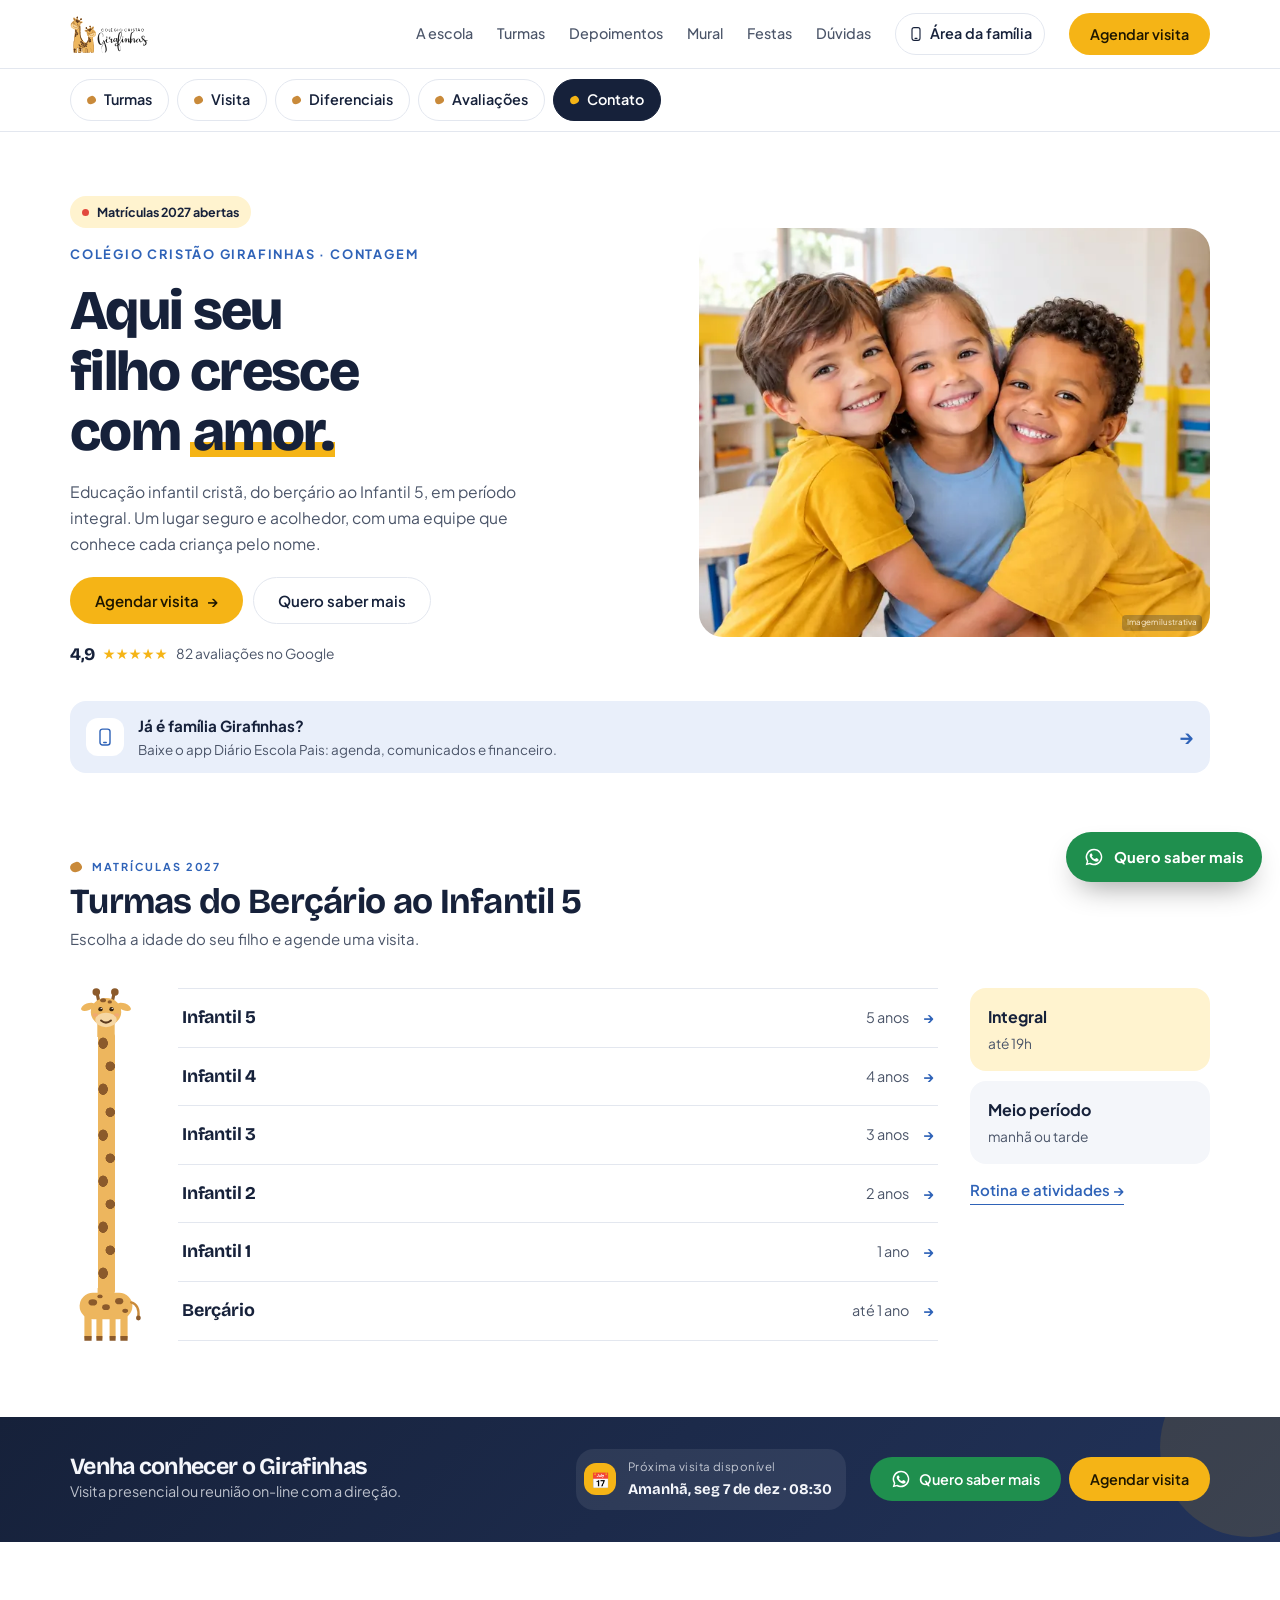
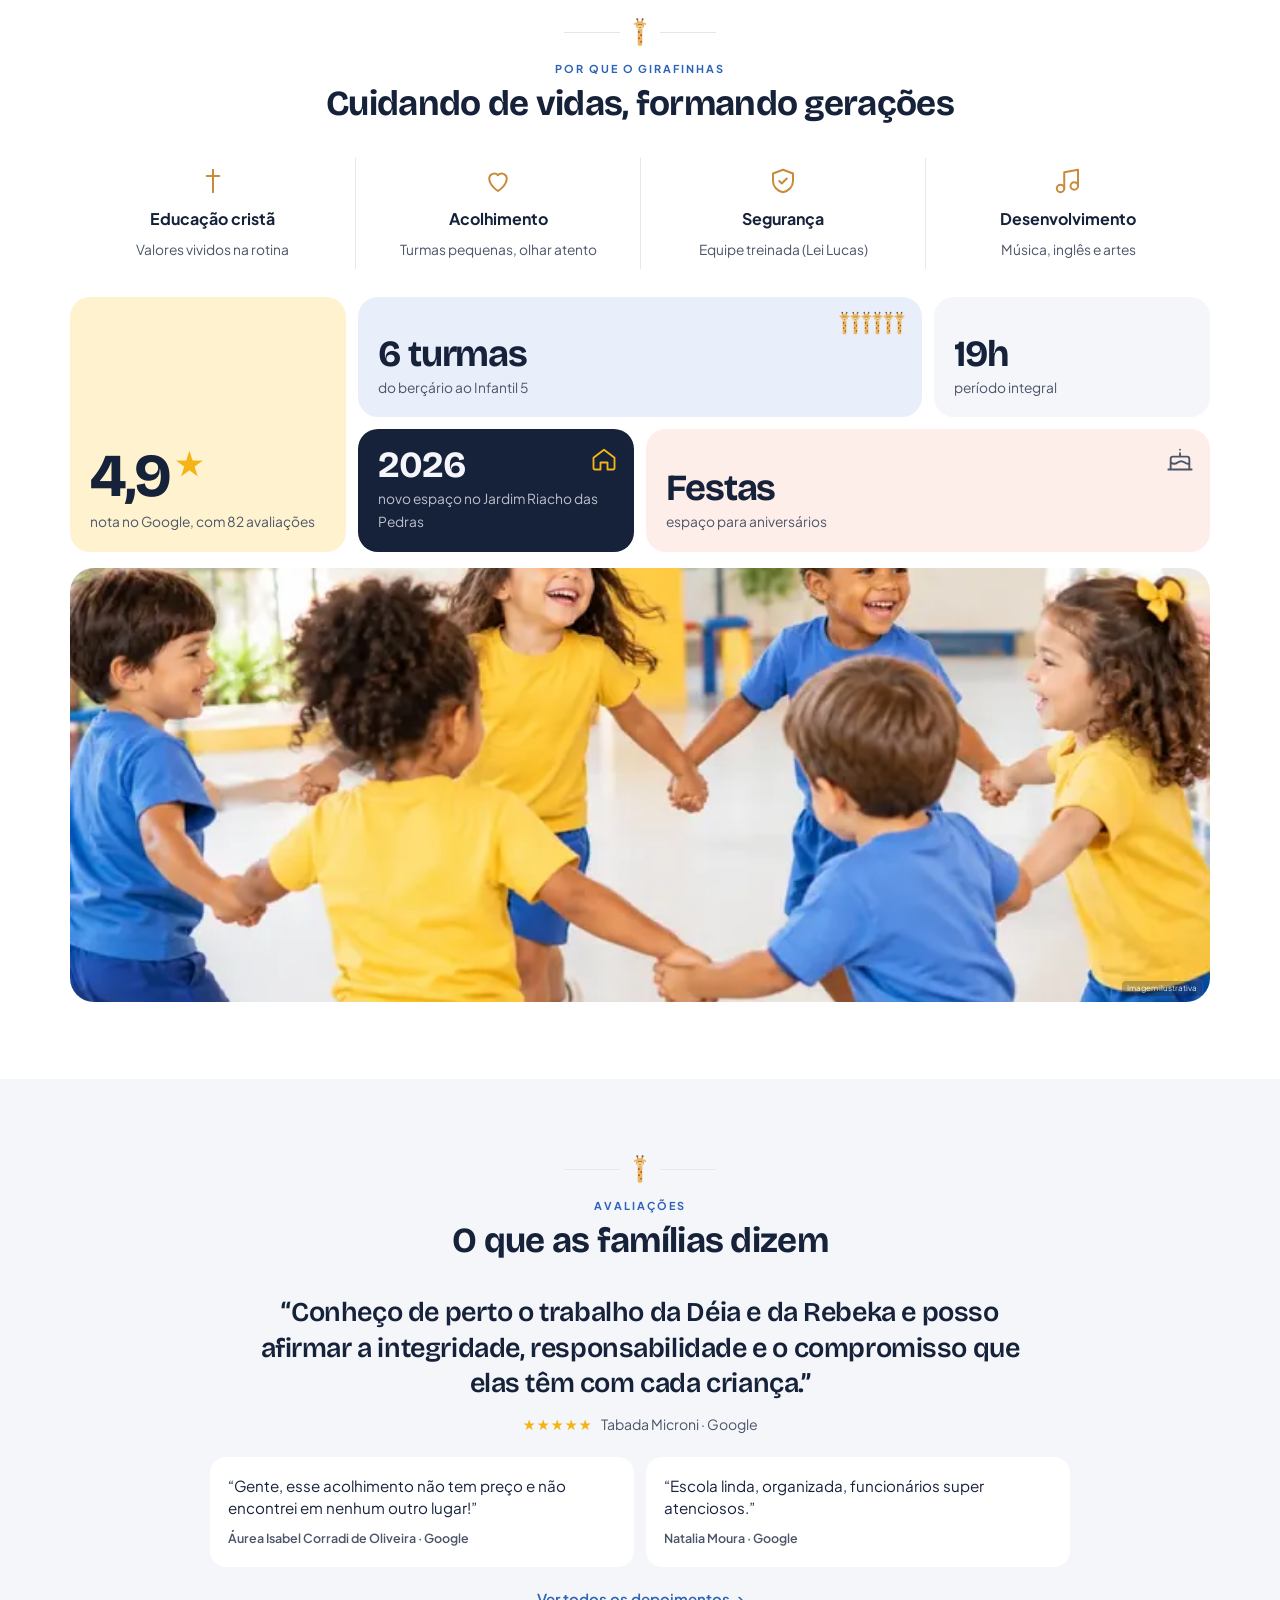
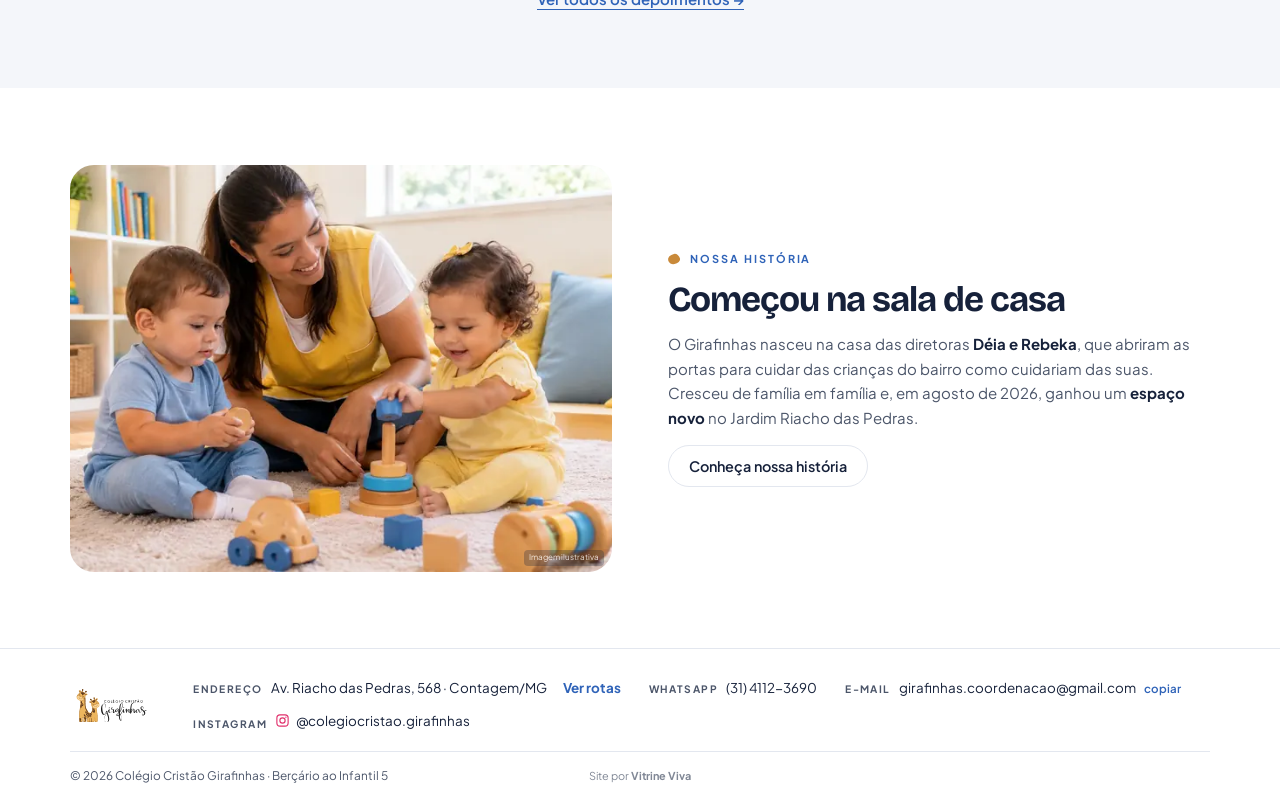
==== commit e10194a1: "Faixa de visita compacta e horizontal no início Co-Authored-By: Claude Opus 5.5 <noreply@anthropic.c" ====
--- a/index.html
+++ b/index.html
@@ -14,7 +14,7 @@
 <link rel="preconnect" href="https://fonts.googleapis.com">
 <link rel="preconnect" href="https://fonts.gstatic.com" crossorigin>
 <link rel="stylesheet" href="https://fonts.googleapis.com/css2?family=Bricolage+Grotesque:opsz,wght@12..96,500;12..96,600;12..96,700;12..96,800&family=Plus+Jakarta+Sans:wght@400;500;600;700&display=swap">
-<link rel="stylesheet" href="styles.css?v=31">
+<link rel="stylesheet" href="styles.css?v=32">
 </head>
 <body id="inicio" class="has-sub inner home-fx home2">
 <div class="announce"><div class="wrap">
@@ -112,15 +112,13 @@
 
   <section class="h2-visit" id="agendar">
     <div class="wrap">
-      <div class="h2-visit-card">
-        <span class="eyebrow">Venha conhecer</span>
-        <h2>Como você quer começar?</h2>
-        <p>Tire suas dúvidas pelo WhatsApp ou agende uma visita presencial ou on-line com a direção.</p>
+      <div class="h2-vbar">
+        <div class="h2-vbar-txt">
+          <h2>Venha conhecer o Girafinhas</h2>
+          <p>Visita presencial ou reunião on-line com a direção.</p>
+        </div>
         <a class="next-visit fx-nv" href="visita.html"><span class="nv-ico" aria-hidden="true">📅</span><span><small>Próxima visita disponível</small><b id="nextVisit">Esta semana</b></span></a>
-        <div class="paths">
-          <div class="path"><small>Primeira vez por aqui?</small><a class="btn btn-wa fx-btn" href="https://wa.me/553141123690?text=Ol%C3%A1%2C%20equipe%20Girafinhas%21%20%F0%9F%A6%92%0AQuero%20%2Asaber%20mais%2A%20sobre%20a%20escola%20para%20o%20meu%20filho%28a%29.%0A%0AGostaria%20de%20informa%C3%A7%C3%B5es%20sobre%20turmas%2C%20hor%C3%A1rios%20e%20valores.%20Obrigado%28a%29%21" target="_blank" rel="noopener"><svg viewBox="0 0 24 24" fill="currentColor" aria-hidden="true"><path d="M12 2a10 10 0 0 0-8.6 15.1L2 22l5-1.3A10 10 0 1 0 12 2zm0 18.2a8.2 8.2 0 0 1-4.2-1.2l-.3-.2-3 .8.8-2.9-.2-.3A8.2 8.2 0 1 1 12 20.2zm4.5-6.1c-.2-.1-1.5-.7-1.7-.8s-.4-.1-.6.1-.6.8-.8 1-.3.2-.5.1a6.7 6.7 0 0 1-3.3-2.9c-.3-.4.3-.4.7-1.3.1-.2 0-.3 0-.4l-.8-1.8c-.2-.5-.4-.4-.6-.4h-.5a1 1 0 0 0-.7.3 3 3 0 0 0-.9 2.2 5.2 5.2 0 0 0 1.1 2.7 11.8 11.8 0 0 0 4.5 4c1.7.7 2.3.8 3.2.6a2.7 2.7 0 0 0 1.8-1.2 2.2 2.2 0 0 0 .1-1.2c0-.1-.2-.2-.5-.3z"/></svg>Quero saber mais</a></div>
-          <div class="path"><small>Já conhece a escola?</small><a class="btn btn-primary fx-btn" href="visita.html">Agendar visita</a></div>
-        </div>
+        <div class="h2-vbar-btns"><a class="btn btn-wa fx-btn" href="https://wa.me/553141123690?text=Ol%C3%A1%2C%20equipe%20Girafinhas%21%20%F0%9F%A6%92%0AQuero%20%2Asaber%20mais%2A%20sobre%20a%20escola%20para%20o%20meu%20filho%28a%29.%0A%0AGostaria%20de%20informa%C3%A7%C3%B5es%20sobre%20turmas%2C%20hor%C3%A1rios%20e%20valores.%20Obrigado%28a%29%21" target="_blank" rel="noopener"><svg viewBox="0 0 24 24" fill="currentColor" aria-hidden="true"><path d="M12 2a10 10 0 0 0-8.6 15.1L2 22l5-1.3A10 10 0 1 0 12 2zm0 18.2a8.2 8.2 0 0 1-4.2-1.2l-.3-.2-3 .8.8-2.9-.2-.3A8.2 8.2 0 1 1 12 20.2zm4.5-6.1c-.2-.1-1.5-.7-1.7-.8s-.4-.1-.6.1-.6.8-.8 1-.3.2-.5.1a6.7 6.7 0 0 1-3.3-2.9c-.3-.4.3-.4.7-1.3.1-.2 0-.3 0-.4l-.8-1.8c-.2-.5-.4-.4-.6-.4h-.5a1 1 0 0 0-.7.3 3 3 0 0 0-.9 2.2 5.2 5.2 0 0 0 1.1 2.7 11.8 11.8 0 0 0 4.5 4c1.7.7 2.3.8 3.2.6a2.7 2.7 0 0 0 1.8-1.2 2.2 2.2 0 0 0 .1-1.2c0-.1-.2-.2-.5-.3z"/></svg>Quero saber mais</a><a class="btn btn-primary" href="visita.html">Agendar visita</a></div>
       </div>
     </div>
   </section>
--- a/styles.css
+++ b/styles.css
@@ -1611,3 +1611,23 @@
   .h2-visit-card .path .btn{white-space:nowrap;font-size:.86rem;padding:12px 6px;gap:6px}
   .h2-visit-card .path .btn svg{width:16px;height:16px}
 }
+
+/* faixa de visita compacta */
+.h2-visit{padding-block:clamp(22px,3vw,32px)}
+.h2-visit::after{width:180px;height:180px;right:-60px;top:-60px}
+.h2-vbar{position:relative;z-index:1;display:grid;grid-template-columns:1fr auto auto;gap:16px 24px;align-items:center;color:var(--navy-fg)}
+.h2-vbar h2{font-size:clamp(1.15rem,2vw,1.45rem);color:var(--navy-fg)}
+.h2-vbar p{font-size:.9rem;opacity:.75;margin-top:2px}
+.h2-vbar .fx-nv{background:rgba(255,255,255,.08);padding:8px 14px 8px 8px;width:auto}
+.h2-vbar .fx-nv .nv-ico{width:32px;height:32px;font-size:.95rem}
+.h2-vbar .fx-nv b{font-size:.92rem}
+.h2-vbar-btns{display:flex;gap:8px}
+.h2-vbar-btns .btn{white-space:nowrap}
+@media (max-width:980px){.h2-vbar{grid-template-columns:1fr}.h2-vbar .fx-nv{justify-self:start}}
+@media (max-width:600px){
+  .h2-vbar{gap:12px}
+  .h2-vbar .fx-nv{width:100%}
+  .h2-vbar-btns{display:grid;grid-template-columns:1fr 1fr}
+  .h2-vbar-btns .btn{padding:12px 6px;font-size:.88rem;gap:6px}
+  .h2-vbar-btns .btn svg{width:16px;height:16px}
+}
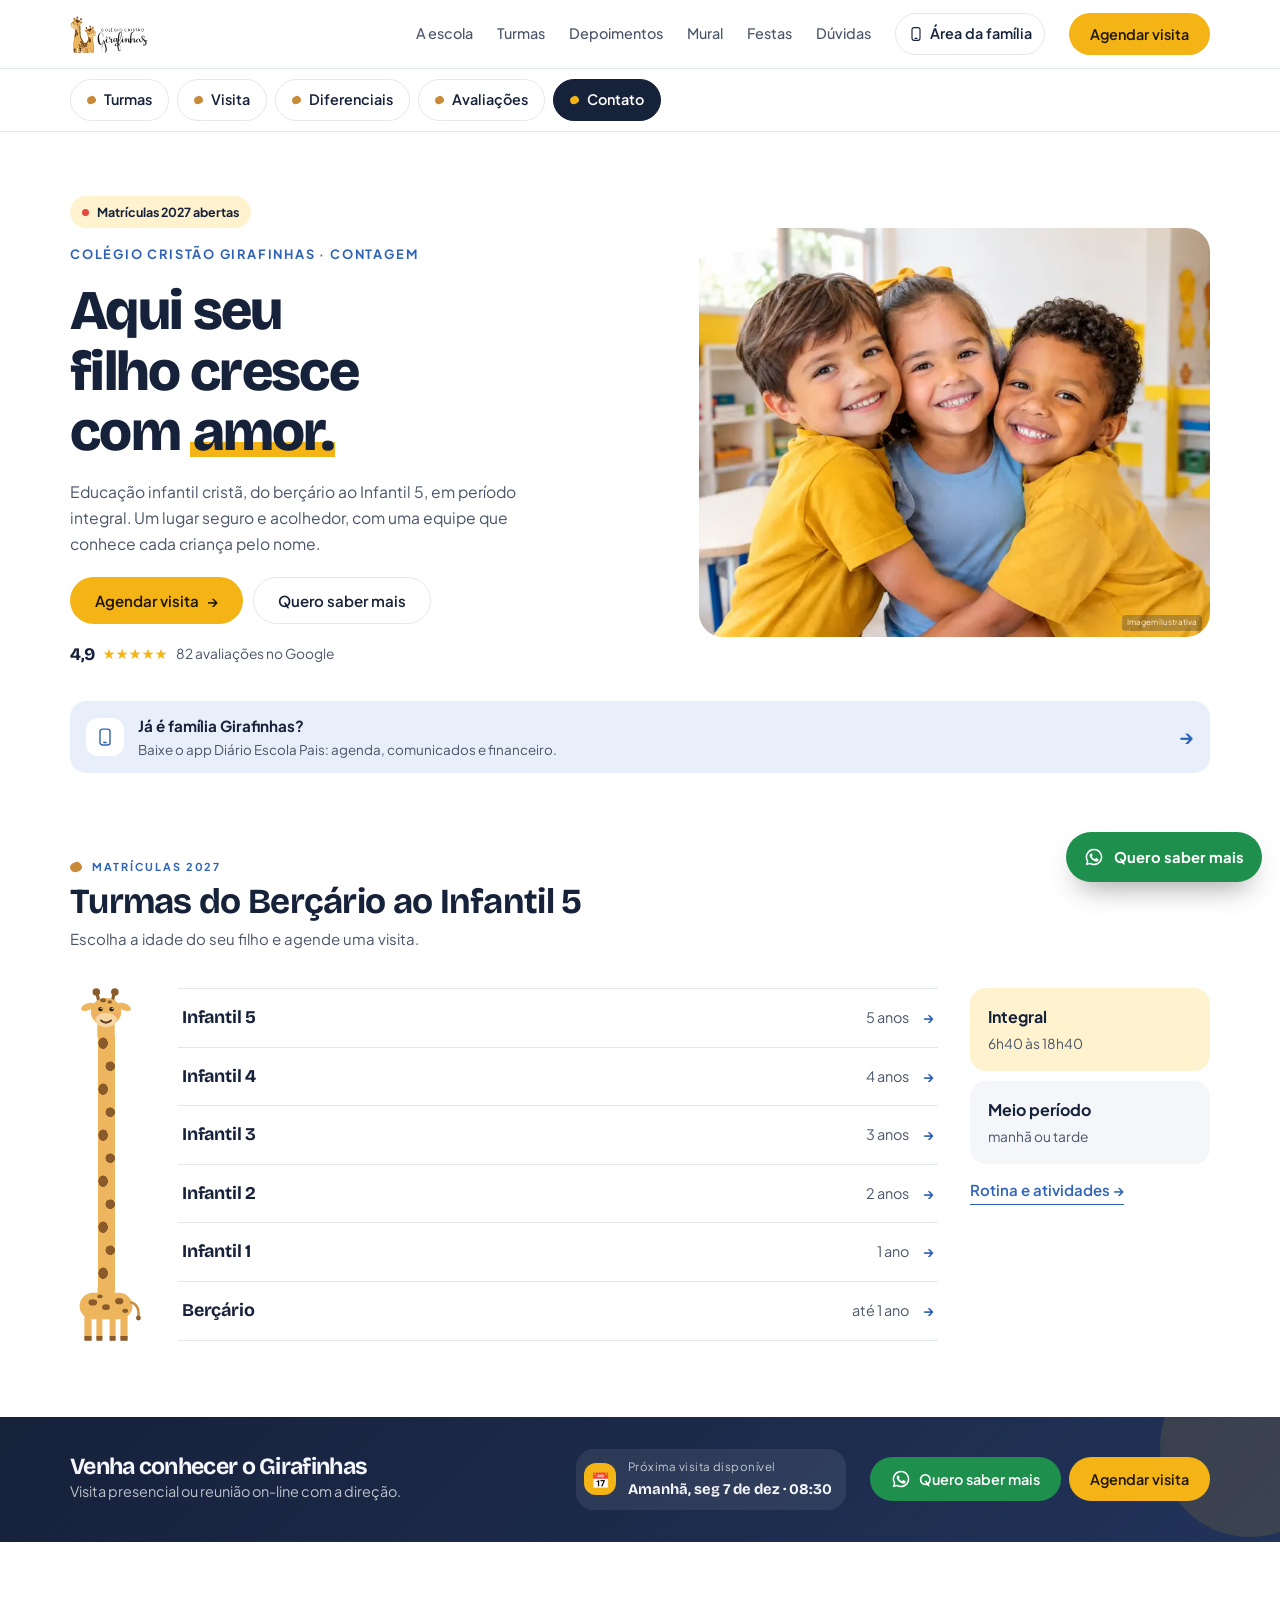
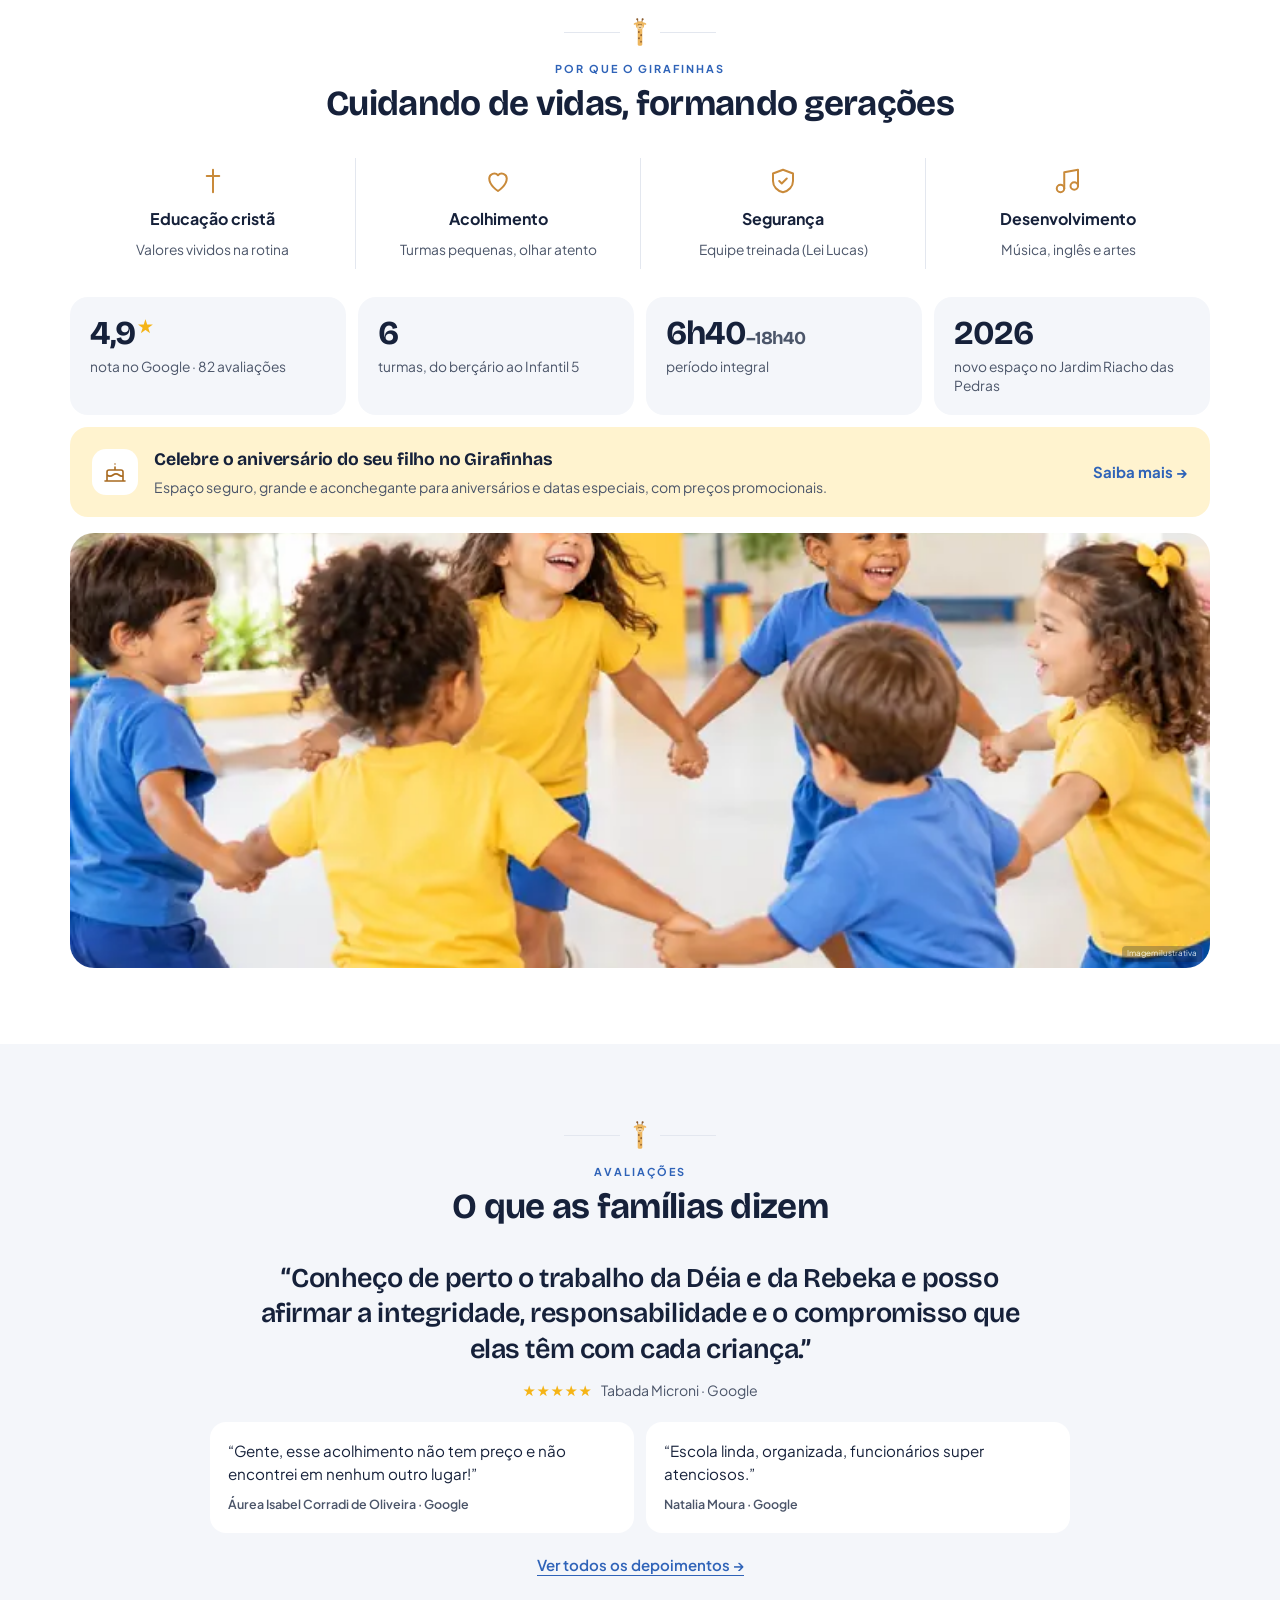
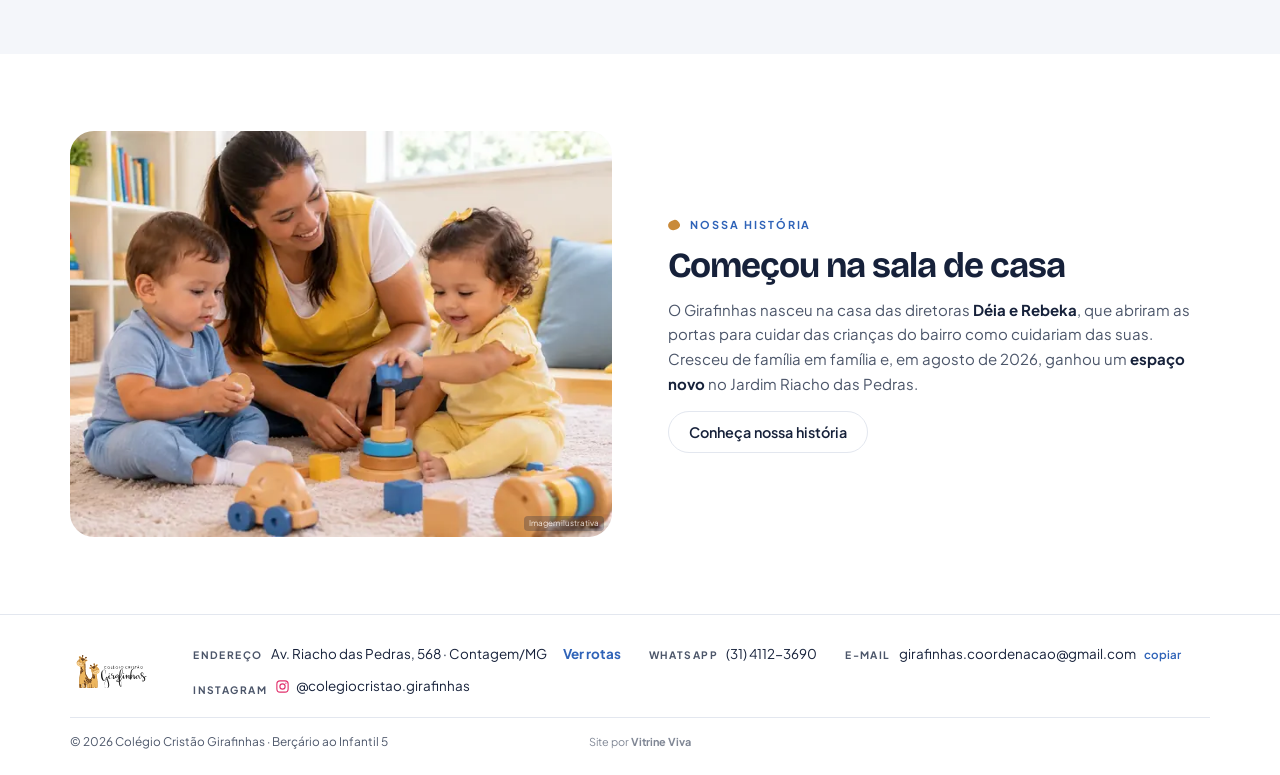
==== commit 022e885a: "Números organizados, destaque de festas e horário 6h40 às 18h40 Co-Authored-By: Claude Opus 5.5 <nor" ====
--- a/index.html
+++ b/index.html
@@ -14,7 +14,7 @@
 <link rel="preconnect" href="https://fonts.googleapis.com">
 <link rel="preconnect" href="https://fonts.gstatic.com" crossorigin>
 <link rel="stylesheet" href="https://fonts.googleapis.com/css2?family=Bricolage+Grotesque:opsz,wght@12..96,500;12..96,600;12..96,700;12..96,800&family=Plus+Jakarta+Sans:wght@400;500;600;700&display=swap">
-<link rel="stylesheet" href="styles.css?v=32">
+<link rel="stylesheet" href="styles.css?v=33">
 </head>
 <body id="inicio" class="has-sub inner home-fx home2">
 <div class="announce"><div class="wrap">
@@ -102,7 +102,7 @@
           <li><a href="visita.html"><b>Berçário</b><span>até 1 ano</span><span class="arr" aria-hidden="true">→</span></a></li>
         </ul>
         <div class="h2-adm-side">
-          <div class="h2-period"><b>Integral</b><span>até 19h</span></div>
+          <div class="h2-period"><b>Integral</b><span>6h40 às 18h40</span></div>
           <div class="h2-period alt"><b>Meio período</b><span>manhã ou tarde</span></div>
           <a class="link" href="turmas.html">Rotina e atividades →</a>
         </div>
@@ -132,13 +132,17 @@
         <li><svg viewBox="0 0 24 24" fill="none" stroke="currentColor" stroke-width="1.6" stroke-linecap="round" stroke-linejoin="round" aria-hidden="true"><path d="M12 3l8 3v6c0 4.5-3.4 8-8 9-4.6-1-8-4.5-8-9V6z"/><path d="M9 12l2 2 4-4"/></svg><b>Segurança</b><span>Equipe treinada (Lei Lucas)</span></li>
         <li><svg viewBox="0 0 24 24" fill="none" stroke="currentColor" stroke-width="1.6" stroke-linecap="round" stroke-linejoin="round" aria-hidden="true"><path d="M9 18V5l11-2v13"/><circle cx="6" cy="18" r="3"/><circle cx="17" cy="16" r="3"/></svg><b>Desenvolvimento</b><span>Música, inglês e artes</span></li>
       </ul>
-      <div class="h2-bento">
-        <a class="bt bt-sun" href="depoimentos.html"><b>4,9<i>★</i></b><span>nota no Google, com 82 avaliações</span></a>
-        <a class="bt bt-blue" href="turmas.html"><span class="bt-g" aria-hidden="true"><svg class="g"><use href="#gira"/></svg><svg class="g"><use href="#gira"/></svg><svg class="g"><use href="#gira"/></svg><svg class="g"><use href="#gira"/></svg><svg class="g"><use href="#gira"/></svg><svg class="g"><use href="#gira"/></svg></span><b>6 turmas</b><span>do berçário ao Infantil 5</span></a>
-        <div class="bt bt-soft"><b>19h</b><span>período integral</span></div>
-        <a class="bt bt-navy" href="escola.html"><span class="bt-ico"><svg viewBox="0 0 24 24" fill="none" stroke="currentColor" stroke-width="1.6" stroke-linecap="round" stroke-linejoin="round" aria-hidden="true"><path d="M3 11l9-7 9 7v9a1 1 0 0 1-1 1h-5v-6H9v6H4a1 1 0 0 1-1-1z"/></svg></span><b>2026</b><span>novo espaço no Jardim Riacho das Pedras</span></a>
-        <a class="bt bt-soft2" href="festas.html"><span class="bt-ico"><svg viewBox="0 0 24 24" fill="none" stroke="currentColor" stroke-width="1.6" stroke-linecap="round" stroke-linejoin="round" aria-hidden="true"><path d="M4 21V12a2 2 0 0 1 2-2h12a2 2 0 0 1 2 2v9M2 21h20M4 15c2 1.5 4 1.5 6 0s4-1.5 6 0 4 1.5 4 0M12 10V7M12 4v.01"/></svg></span><b>Festas</b><span>espaço para aniversários</span></a>
-      </div>
+      <div class="h2-stats">
+        <a class="st" href="depoimentos.html"><b>4,9<i>★</i></b><span>nota no Google · 82 avaliações</span></a>
+        <a class="st" href="turmas.html"><b>6</b><span>turmas, do berçário ao Infantil 5</span></a>
+        <div class="st"><b>6h40<small>–18h40</small></b><span>período integral</span></div>
+        <a class="st" href="escola.html"><b>2026</b><span>novo espaço no Jardim Riacho das Pedras</span></a>
+      </div>
+      <a class="h2-party" href="festas.html">
+        <span class="hp-ico"><svg viewBox="0 0 24 24" fill="none" stroke="currentColor" stroke-width="1.6" stroke-linecap="round" stroke-linejoin="round" aria-hidden="true"><path d="M4 21V12a2 2 0 0 1 2-2h12a2 2 0 0 1 2 2v9M2 21h20M4 15c2 1.5 4 1.5 6 0s4-1.5 6 0 4 1.5 4 0M12 10V7M12 4v.01"/></svg></span>
+        <span class="hp-txt"><b>Celebre o aniversário do seu filho no Girafinhas</b><span>Espaço seguro, grande e aconchegante para aniversários e datas especiais, com preços promocionais.</span></span>
+        <span class="hp-go">Saiba mais <span aria-hidden="true">→</span></span>
+      </a>
       <figure class="h2-wide"><img src="img/roda.webp" srcset="img/roda-sm.webp 700w, img/roda.webp 1400w" sizes="(max-width:600px) 100vw, 560px" alt="Crianças brincando de roda num pátio coberto" loading="lazy" decoding="async"><figcaption>Imagem ilustrativa</figcaption></figure>
     </div>
   </section>
--- a/styles.css
+++ b/styles.css
@@ -1631,3 +1631,25 @@
   .h2-vbar-btns .btn{padding:12px 6px;font-size:.88rem;gap:6px}
   .h2-vbar-btns .btn svg{width:16px;height:16px}
 }
+
+/* números organizados + destaque de festas */
+.h2-bento{display:none}
+.h2-stats{display:grid;grid-template-columns:repeat(4,1fr);gap:12px;margin-bottom:12px}
+.st{display:grid;gap:6px;align-content:start;padding:20px;border-radius:18px;background:var(--bg-soft);text-decoration:none;color:var(--ink)}
+a.st:hover{background:var(--blue-soft)}
+.st b{font-family:var(--f-display);font-size:clamp(1.7rem,2.6vw,2.2rem);line-height:1;letter-spacing:-.03em}
+.st b i{font-style:normal;color:var(--accent);font-size:.55em;vertical-align:.6em;margin-left:2px}
+.st b small{font-size:.55em;letter-spacing:-.01em;color:var(--ink-2)}
+.st span{font-size:.86rem;color:var(--ink-2);line-height:1.4}
+.h2-party{display:flex;align-items:center;gap:16px;padding:18px 22px;border-radius:18px;background:var(--sun-soft);text-decoration:none;color:var(--ink);margin-bottom:16px}
+.hp-ico{flex:none;width:46px;height:46px;border-radius:14px;background:var(--bg);color:#a8691f;display:grid;place-items:center}
+.hp-ico svg{width:24px;height:24px}
+.hp-txt{flex:1;min-width:0;display:grid;gap:2px}
+.hp-txt b{font-family:var(--f-display);font-size:1.1rem;letter-spacing:-.01em}
+.hp-txt span{font-size:.88rem;color:var(--ink-2)}
+.hp-go{flex:none;font-weight:700;color:var(--blue);white-space:nowrap}
+@media (max-width:900px){.h2-stats{grid-template-columns:1fr 1fr}}
+@media (max-width:600px){
+  .h2-stats{gap:8px}.st{padding:14px;border-radius:14px}.st b{font-size:1.6rem}.st span{font-size:.78rem}
+  .h2-party{align-items:flex-start;padding:14px;gap:12px}.hp-ico{width:38px;height:38px}.hp-txt b{font-size:1rem}.hp-txt span{font-size:.84rem}.hp-go{display:none}
+}
